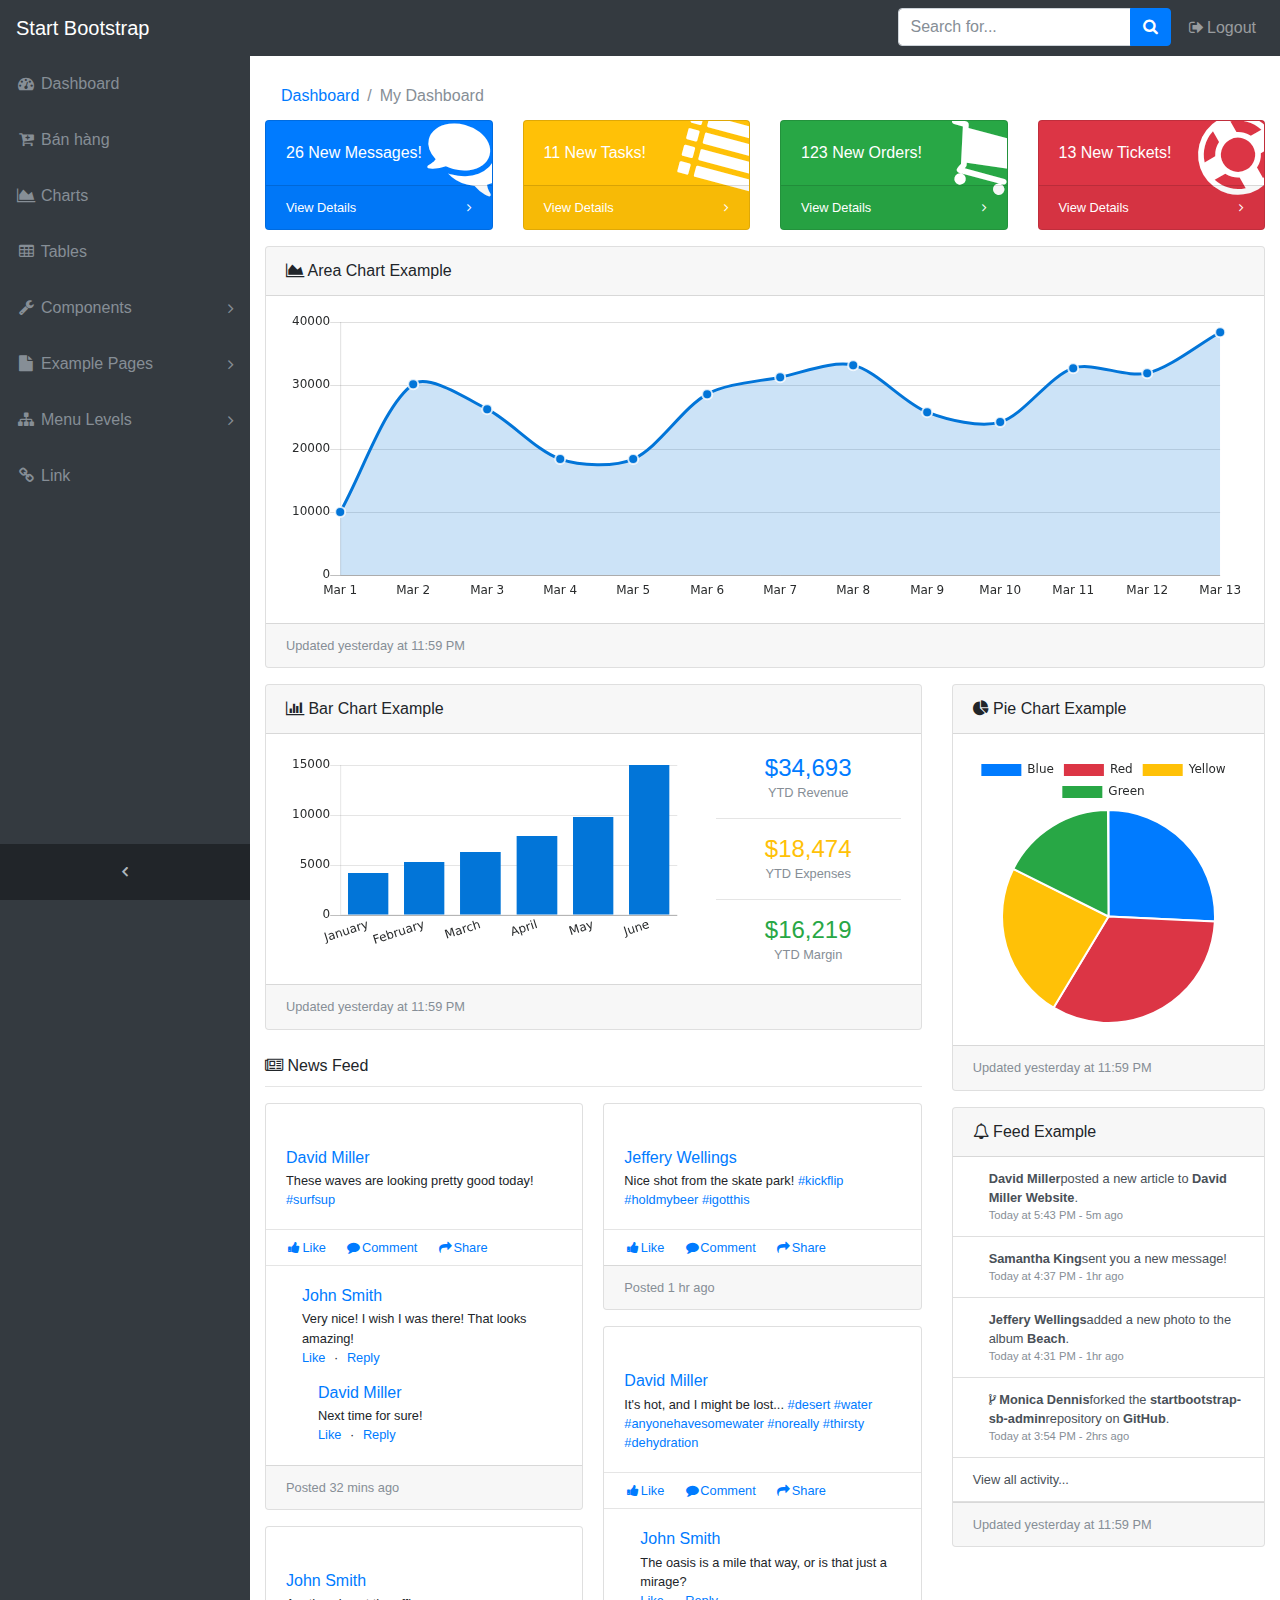
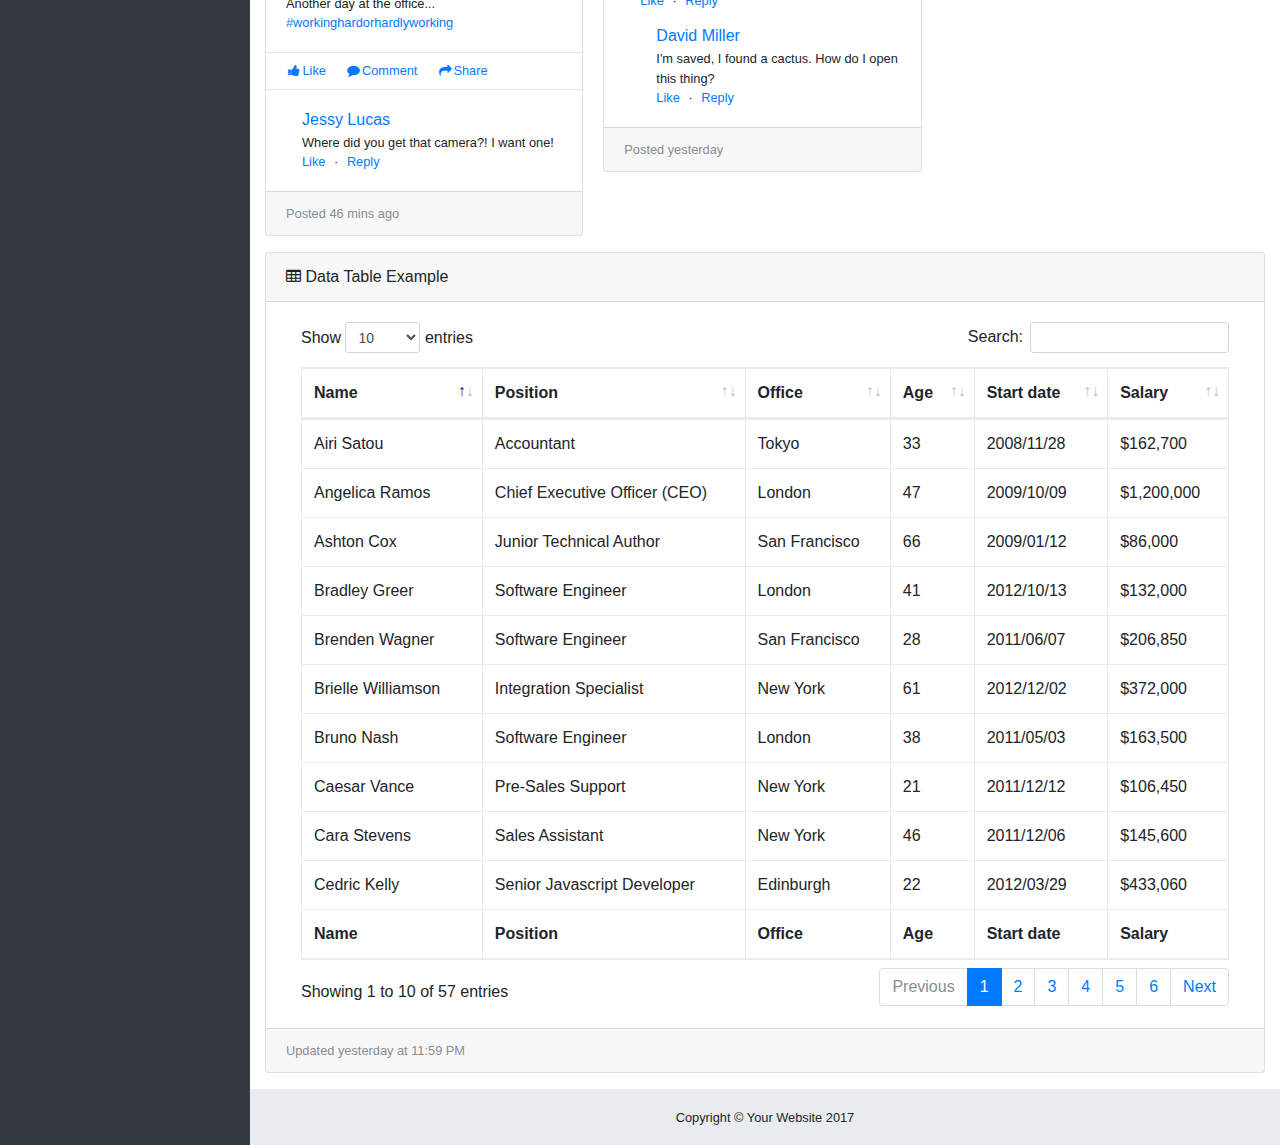
==== index.html @ 1920dd94 "Updated" ====
<!DOCTYPE html>
<html lang="en">

<head>
  <meta charset="utf-8">
  <meta http-equiv="X-UA-Compatible" content="IE=edge">
  <meta name="viewport" content="width=device-width, initial-scale=1, shrink-to-fit=no">
  <meta name="description" content="">
  <meta name="author" content="">
  <title>SB Admin - Start Bootstrap Template</title>
  <!-- Bootstrap core CSS-->
  <link href="vendor/bootstrap/css/bootstrap.min.css" rel="stylesheet">
  <!-- Custom fonts for this template-->
  <link href="vendor/font-awesome/css/font-awesome.min.css" rel="stylesheet" type="text/css">
  <!-- Page level plugin CSS-->
  <link href="vendor/datatables/dataTables.bootstrap4.css" rel="stylesheet">
  <!-- Custom styles for this template-->
  <link href="css/sb-admin.css" rel="stylesheet">
</head>

<body class="fixed-nav sticky-footer bg-dark" id="page-top">
  <!-- Navigation-->
  <nav class="navbar navbar-expand-lg navbar-dark bg-dark fixed-top" id="mainNav">
    <a class="navbar-brand" href="index.html">Start Bootstrap</a>
    <button class="navbar-toggler navbar-toggler-right" type="button" data-toggle="collapse" data-target="#navbarResponsive" aria-controls="navbarResponsive" aria-expanded="false" aria-label="Toggle navigation">
      <span class="navbar-toggler-icon"></span>
    </button>
    <div class="collapse navbar-collapse" id="navbarResponsive">
      <ul class="navbar-nav navbar-sidenav" id="exampleAccordion">
        <li class="nav-item" data-toggle="tooltip" data-placement="right" title="Dashboard">
          <a class="nav-link" href="index.html">
            <i class="fa fa-fw fa-dashboard"></i>
            <span class="nav-link-text">Dashboard</span>
          </a>
        </li>
        <li class="nav-item" data-toggle="tooltip" data-placement="right" title="cart">
          <a class="nav-link" href="milk_cart.html">
            <i class="fa fa-fw fa-cart-plus"></i>
            <span class="nav-link-text">Bán hàng</span>
          </a>
        </li>
        <li class="nav-item" data-toggle="tooltip" data-placement="right" title="Charts">
          <a class="nav-link" href="charts.html">
            <i class="fa fa-fw fa-area-chart"></i>
            <span class="nav-link-text">Charts</span>
          </a>
        </li>
        <li class="nav-item" data-toggle="tooltip" data-placement="right" title="Tables">
          <a class="nav-link" href="tables.html">
            <i class="fa fa-fw fa-table"></i>
            <span class="nav-link-text">Tables</span>
          </a>
        </li>
        <li class="nav-item" data-toggle="tooltip" data-placement="right" title="Components">
          <a class="nav-link nav-link-collapse collapsed" data-toggle="collapse" href="#collapseComponents" data-parent="#exampleAccordion">
            <i class="fa fa-fw fa-wrench"></i>
            <span class="nav-link-text">Components</span>
          </a>
          <ul class="sidenav-second-level collapse" id="collapseComponents">
            <li>
              <a href="navbar.html">Navbar</a>
            </li>
            <li>
              <a href="cards.html">Cards</a>
            </li>
          </ul>
        </li>
        <li class="nav-item" data-toggle="tooltip" data-placement="right" title="Example Pages">
          <a class="nav-link nav-link-collapse collapsed" data-toggle="collapse" href="#collapseExamplePages" data-parent="#exampleAccordion">
            <i class="fa fa-fw fa-file"></i>
            <span class="nav-link-text">Example Pages</span>
          </a>
          <ul class="sidenav-second-level collapse" id="collapseExamplePages">
            <li>
              <a href="login.html">Login Page</a>
            </li>
            <li>
              <a href="register.html">Registration Page</a>
            </li>
            <li>
              <a href="forgot-password.html">Forgot Password Page</a>
            </li>
            <li>
              <a href="blank.html">Blank Page</a>
            </li>
          </ul>
        </li>
        <li class="nav-item" data-toggle="tooltip" data-placement="right" title="Menu Levels">
          <a class="nav-link nav-link-collapse collapsed" data-toggle="collapse" href="#collapseMulti" data-parent="#exampleAccordion">
            <i class="fa fa-fw fa-sitemap"></i>
            <span class="nav-link-text">Menu Levels</span>
          </a>
          <ul class="sidenav-second-level collapse" id="collapseMulti">
            <li>
              <a href="#">Second Level Item</a>
            </li>
            <li>
              <a href="#">Second Level Item</a>
            </li>
            <li>
              <a href="#">Second Level Item</a>
            </li>
            <li>
              <a class="nav-link-collapse collapsed" data-toggle="collapse" href="#collapseMulti2">Third Level</a>
              <ul class="sidenav-third-level collapse" id="collapseMulti2">
                <li>
                  <a href="#">Third Level Item</a>
                </li>
                <li>
                  <a href="#">Third Level Item</a>
                </li>
                <li>
                  <a href="#">Third Level Item</a>
                </li>
              </ul>
            </li>
          </ul>
        </li>
        <li class="nav-item" data-toggle="tooltip" data-placement="right" title="Link">
          <a class="nav-link" href="#">
            <i class="fa fa-fw fa-link"></i>
            <span class="nav-link-text">Link</span>
          </a>
        </li>
      </ul>
      <ul class="navbar-nav sidenav-toggler">
        <li class="nav-item">
          <a class="nav-link text-center" id="sidenavToggler">
            <i class="fa fa-fw fa-angle-left"></i>
          </a>
        </li>
      </ul>
      <ul class="navbar-nav ml-auto">
        <li class="nav-item">
          <form class="form-inline my-2 my-lg-0 mr-lg-2">
            <div class="input-group">
              <input class="form-control" type="text" placeholder="Search for...">
              <span class="input-group-btn">
                <button class="btn btn-primary" type="button">
                  <i class="fa fa-search"></i>
                </button>
              </span>
            </div>
          </form>
        </li>
        <li class="nav-item">
          <a class="nav-link" data-toggle="modal" data-target="#exampleModal">
            <i class="fa fa-fw fa-sign-out"></i>Logout</a>
        </li>
      </ul>
    </div>
  </nav>
  <div class="content-wrapper">
    <div class="container-fluid">
      <!-- Breadcrumbs-->
      <ol class="breadcrumb">
        <li class="breadcrumb-item">
          <a href="#">Dashboard</a>
        </li>
        <li class="breadcrumb-item active">My Dashboard</li>
      </ol>
      <!-- Icon Cards-->
      <div class="row">
        <div class="col-xl-3 col-sm-6 mb-3">
          <div class="card text-white bg-primary o-hidden h-100">
            <div class="card-body">
              <div class="card-body-icon">
                <i class="fa fa-fw fa-comments"></i>
              </div>
              <div class="mr-5">26 New Messages!</div>
            </div>
            <a class="card-footer text-white clearfix small z-1" href="#">
              <span class="float-left">View Details</span>
              <span class="float-right">
                <i class="fa fa-angle-right"></i>
              </span>
            </a>
          </div>
        </div>
        <div class="col-xl-3 col-sm-6 mb-3">
          <div class="card text-white bg-warning o-hidden h-100">
            <div class="card-body">
              <div class="card-body-icon">
                <i class="fa fa-fw fa-list"></i>
              </div>
              <div class="mr-5">11 New Tasks!</div>
            </div>
            <a class="card-footer text-white clearfix small z-1" href="#">
              <span class="float-left">View Details</span>
              <span class="float-right">
                <i class="fa fa-angle-right"></i>
              </span>
            </a>
          </div>
        </div>
        <div class="col-xl-3 col-sm-6 mb-3">
          <div class="card text-white bg-success o-hidden h-100">
            <div class="card-body">
              <div class="card-body-icon">
                <i class="fa fa-fw fa-shopping-cart"></i>
              </div>
              <div class="mr-5">123 New Orders!</div>
            </div>
            <a class="card-footer text-white clearfix small z-1" href="#">
              <span class="float-left">View Details</span>
              <span class="float-right">
                <i class="fa fa-angle-right"></i>
              </span>
            </a>
          </div>
        </div>
        <div class="col-xl-3 col-sm-6 mb-3">
          <div class="card text-white bg-danger o-hidden h-100">
            <div class="card-body">
              <div class="card-body-icon">
                <i class="fa fa-fw fa-support"></i>
              </div>
              <div class="mr-5">13 New Tickets!</div>
            </div>
            <a class="card-footer text-white clearfix small z-1" href="#">
              <span class="float-left">View Details</span>
              <span class="float-right">
                <i class="fa fa-angle-right"></i>
              </span>
            </a>
          </div>
        </div>
      </div>
      <!-- Area Chart Example-->
      <div class="card mb-3">
        <div class="card-header">
          <i class="fa fa-area-chart"></i> Area Chart Example</div>
        <div class="card-body">
          <canvas id="myAreaChart" width="100%" height="30"></canvas>
        </div>
        <div class="card-footer small text-muted">Updated yesterday at 11:59 PM</div>
      </div>
      <div class="row">
        <div class="col-lg-8">
          <!-- Example Bar Chart Card-->
          <div class="card mb-3">
            <div class="card-header">
              <i class="fa fa-bar-chart"></i> Bar Chart Example</div>
            <div class="card-body">
              <div class="row">
                <div class="col-sm-8 my-auto">
                  <canvas id="myBarChart" width="100" height="50"></canvas>
                </div>
                <div class="col-sm-4 text-center my-auto">
                  <div class="h4 mb-0 text-primary">$34,693</div>
                  <div class="small text-muted">YTD Revenue</div>
                  <hr>
                  <div class="h4 mb-0 text-warning">$18,474</div>
                  <div class="small text-muted">YTD Expenses</div>
                  <hr>
                  <div class="h4 mb-0 text-success">$16,219</div>
                  <div class="small text-muted">YTD Margin</div>
                </div>
              </div>
            </div>
            <div class="card-footer small text-muted">Updated yesterday at 11:59 PM</div>
          </div>
          <!-- Card Columns Example Social Feed-->
          <div class="mb-0 mt-4">
            <i class="fa fa-newspaper-o"></i> News Feed</div>
          <hr class="mt-2">
          <div class="card-columns">
            <!-- Example Social Card-->
            <div class="card mb-3">
              <a href="#">
                <img class="card-img-top img-fluid w-100" src="https://unsplash.it/700/450?image=610" alt="">
              </a>
              <div class="card-body">
                <h6 class="card-title mb-1"><a href="#">David Miller</a></h6>
                <p class="card-text small">These waves are looking pretty good today!
                  <a href="#">#surfsup</a>
                </p>
              </div>
              <hr class="my-0">
              <div class="card-body py-2 small">
                <a class="mr-3 d-inline-block" href="#">
                  <i class="fa fa-fw fa-thumbs-up"></i>Like</a>
                <a class="mr-3 d-inline-block" href="#">
                  <i class="fa fa-fw fa-comment"></i>Comment</a>
                <a class="d-inline-block" href="#">
                  <i class="fa fa-fw fa-share"></i>Share</a>
              </div>
              <hr class="my-0">
              <div class="card-body small bg-faded">
                <div class="media">
                  <img class="d-flex mr-3" src="http://placehold.it/45x45" alt="">
                  <div class="media-body">
                    <h6 class="mt-0 mb-1"><a href="#">John Smith</a></h6>Very nice! I wish I was there! That looks amazing!
                    <ul class="list-inline mb-0">
                      <li class="list-inline-item">
                        <a href="#">Like</a>
                      </li>
                      <li class="list-inline-item">·</li>
                      <li class="list-inline-item">
                        <a href="#">Reply</a>
                      </li>
                    </ul>
                    <div class="media mt-3">
                      <a class="d-flex pr-3" href="#">
                        <img src="http://placehold.it/45x45" alt="">
                      </a>
                      <div class="media-body">
                        <h6 class="mt-0 mb-1"><a href="#">David Miller</a></h6>Next time for sure!
                        <ul class="list-inline mb-0">
                          <li class="list-inline-item">
                            <a href="#">Like</a>
                          </li>
                          <li class="list-inline-item">·</li>
                          <li class="list-inline-item">
                            <a href="#">Reply</a>
                          </li>
                        </ul>
                      </div>
                    </div>
                  </div>
                </div>
              </div>
              <div class="card-footer small text-muted">Posted 32 mins ago</div>
            </div>
            <!-- Example Social Card-->
            <div class="card mb-3">
              <a href="#">
                <img class="card-img-top img-fluid w-100" src="https://unsplash.it/700/450?image=180" alt="">
              </a>
              <div class="card-body">
                <h6 class="card-title mb-1"><a href="#">John Smith</a></h6>
                <p class="card-text small">Another day at the office...
                  <a href="#">#workinghardorhardlyworking</a>
                </p>
              </div>
              <hr class="my-0">
              <div class="card-body py-2 small">
                <a class="mr-3 d-inline-block" href="#">
                  <i class="fa fa-fw fa-thumbs-up"></i>Like</a>
                <a class="mr-3 d-inline-block" href="#">
                  <i class="fa fa-fw fa-comment"></i>Comment</a>
                <a class="d-inline-block" href="#">
                  <i class="fa fa-fw fa-share"></i>Share</a>
              </div>
              <hr class="my-0">
              <div class="card-body small bg-faded">
                <div class="media">
                  <img class="d-flex mr-3" src="http://placehold.it/45x45" alt="">
                  <div class="media-body">
                    <h6 class="mt-0 mb-1"><a href="#">Jessy Lucas</a></h6>Where did you get that camera?! I want one!
                    <ul class="list-inline mb-0">
                      <li class="list-inline-item">
                        <a href="#">Like</a>
                      </li>
                      <li class="list-inline-item">·</li>
                      <li class="list-inline-item">
                        <a href="#">Reply</a>
                      </li>
                    </ul>
                  </div>
                </div>
              </div>
              <div class="card-footer small text-muted">Posted 46 mins ago</div>
            </div>
            <!-- Example Social Card-->
            <div class="card mb-3">
              <a href="#">
                <img class="card-img-top img-fluid w-100" src="https://unsplash.it/700/450?image=281" alt="">
              </a>
              <div class="card-body">
                <h6 class="card-title mb-1"><a href="#">Jeffery Wellings</a></h6>
                <p class="card-text small">Nice shot from the skate park!
                  <a href="#">#kickflip</a>
                  <a href="#">#holdmybeer</a>
                  <a href="#">#igotthis</a>
                </p>
              </div>
              <hr class="my-0">
              <div class="card-body py-2 small">
                <a class="mr-3 d-inline-block" href="#">
                  <i class="fa fa-fw fa-thumbs-up"></i>Like</a>
                <a class="mr-3 d-inline-block" href="#">
                  <i class="fa fa-fw fa-comment"></i>Comment</a>
                <a class="d-inline-block" href="#">
                  <i class="fa fa-fw fa-share"></i>Share</a>
              </div>
              <div class="card-footer small text-muted">Posted 1 hr ago</div>
            </div>
            <!-- Example Social Card-->
            <div class="card mb-3">
              <a href="#">
                <img class="card-img-top img-fluid w-100" src="https://unsplash.it/700/450?image=185" alt="">
              </a>
              <div class="card-body">
                <h6 class="card-title mb-1"><a href="#">David Miller</a></h6>
                <p class="card-text small">It's hot, and I might be lost...
                  <a href="#">#desert</a>
                  <a href="#">#water</a>
                  <a href="#">#anyonehavesomewater</a>
                  <a href="#">#noreally</a>
                  <a href="#">#thirsty</a>
                  <a href="#">#dehydration</a>
                </p>
              </div>
              <hr class="my-0">
              <div class="card-body py-2 small">
                <a class="mr-3 d-inline-block" href="#">
                  <i class="fa fa-fw fa-thumbs-up"></i>Like</a>
                <a class="mr-3 d-inline-block" href="#">
                  <i class="fa fa-fw fa-comment"></i>Comment</a>
                <a class="d-inline-block" href="#">
                  <i class="fa fa-fw fa-share"></i>Share</a>
              </div>
              <hr class="my-0">
              <div class="card-body small bg-faded">
                <div class="media">
                  <img class="d-flex mr-3" src="http://placehold.it/45x45" alt="">
                  <div class="media-body">
                    <h6 class="mt-0 mb-1"><a href="#">John Smith</a></h6>The oasis is a mile that way, or is that just a mirage?
                    <ul class="list-inline mb-0">
                      <li class="list-inline-item">
                        <a href="#">Like</a>
                      </li>
                      <li class="list-inline-item">·</li>
                      <li class="list-inline-item">
                        <a href="#">Reply</a>
                      </li>
                    </ul>
                    <div class="media mt-3">
                      <a class="d-flex pr-3" href="#">
                        <img src="http://placehold.it/45x45" alt="">
                      </a>
                      <div class="media-body">
                        <h6 class="mt-0 mb-1"><a href="#">David Miller</a></h6>
                        <img class="img-fluid w-100 mb-1" src="https://unsplash.it/700/450?image=789" alt="">I'm saved, I found a cactus. How do I open this thing?
                        <ul class="list-inline mb-0">
                          <li class="list-inline-item">
                            <a href="#">Like</a>
                          </li>
                          <li class="list-inline-item">·</li>
                          <li class="list-inline-item">
                            <a href="#">Reply</a>
                          </li>
                        </ul>
                      </div>
                    </div>
                  </div>
                </div>
              </div>
              <div class="card-footer small text-muted">Posted yesterday</div>
            </div>
          </div>
          <!-- /Card Columns-->
        </div>
        <div class="col-lg-4">
          <!-- Example Pie Chart Card-->
          <div class="card mb-3">
            <div class="card-header">
              <i class="fa fa-pie-chart"></i> Pie Chart Example</div>
            <div class="card-body">
              <canvas id="myPieChart" width="100%" height="100"></canvas>
            </div>
            <div class="card-footer small text-muted">Updated yesterday at 11:59 PM</div>
          </div>
          <!-- Example Notifications Card-->
          <div class="card mb-3">
            <div class="card-header">
              <i class="fa fa-bell-o"></i> Feed Example</div>
            <div class="list-group list-group-flush small">
              <a class="list-group-item list-group-item-action" href="#">
                <div class="media">
                  <img class="d-flex mr-3 rounded-circle" src="http://placehold.it/45x45" alt="">
                  <div class="media-body">
                    <strong>David Miller</strong>posted a new article to
                    <strong>David Miller Website</strong>.
                    <div class="text-muted smaller">Today at 5:43 PM - 5m ago</div>
                  </div>
                </div>
              </a>
              <a class="list-group-item list-group-item-action" href="#">
                <div class="media">
                  <img class="d-flex mr-3 rounded-circle" src="http://placehold.it/45x45" alt="">
                  <div class="media-body">
                    <strong>Samantha King</strong>sent you a new message!
                    <div class="text-muted smaller">Today at 4:37 PM - 1hr ago</div>
                  </div>
                </div>
              </a>
              <a class="list-group-item list-group-item-action" href="#">
                <div class="media">
                  <img class="d-flex mr-3 rounded-circle" src="http://placehold.it/45x45" alt="">
                  <div class="media-body">
                    <strong>Jeffery Wellings</strong>added a new photo to the album
                    <strong>Beach</strong>.
                    <div class="text-muted smaller">Today at 4:31 PM - 1hr ago</div>
                  </div>
                </div>
              </a>
              <a class="list-group-item list-group-item-action" href="#">
                <div class="media">
                  <img class="d-flex mr-3 rounded-circle" src="http://placehold.it/45x45" alt="">
                  <div class="media-body">
                    <i class="fa fa-code-fork"></i>
                    <strong>Monica Dennis</strong>forked the
                    <strong>startbootstrap-sb-admin</strong>repository on
                    <strong>GitHub</strong>.
                    <div class="text-muted smaller">Today at 3:54 PM - 2hrs ago</div>
                  </div>
                </div>
              </a>
              <a class="list-group-item list-group-item-action" href="#">View all activity...</a>
            </div>
            <div class="card-footer small text-muted">Updated yesterday at 11:59 PM</div>
          </div>
        </div>
      </div>
      <!-- Example DataTables Card-->
      <div class="card mb-3">
        <div class="card-header">
          <i class="fa fa-table"></i> Data Table Example</div>
        <div class="card-body">
          <div class="table-responsive">
            <table class="table table-bordered" id="dataTable" width="100%" cellspacing="0">
              <thead>
                <tr>
                  <th>Name</th>
                  <th>Position</th>
                  <th>Office</th>
                  <th>Age</th>
                  <th>Start date</th>
                  <th>Salary</th>
                </tr>
              </thead>
              <tfoot>
                <tr>
                  <th>Name</th>
                  <th>Position</th>
                  <th>Office</th>
                  <th>Age</th>
                  <th>Start date</th>
                  <th>Salary</th>
                </tr>
              </tfoot>
              <tbody>
                <tr>
                  <td>Tiger Nixon</td>
                  <td>System Architect</td>
                  <td>Edinburgh</td>
                  <td>61</td>
                  <td>2011/04/25</td>
                  <td>$320,800</td>
                </tr>
                <tr>
                  <td>Garrett Winters</td>
                  <td>Accountant</td>
                  <td>Tokyo</td>
                  <td>63</td>
                  <td>2011/07/25</td>
                  <td>$170,750</td>
                </tr>
                <tr>
                  <td>Ashton Cox</td>
                  <td>Junior Technical Author</td>
                  <td>San Francisco</td>
                  <td>66</td>
                  <td>2009/01/12</td>
                  <td>$86,000</td>
                </tr>
                <tr>
                  <td>Cedric Kelly</td>
                  <td>Senior Javascript Developer</td>
                  <td>Edinburgh</td>
                  <td>22</td>
                  <td>2012/03/29</td>
                  <td>$433,060</td>
                </tr>
                <tr>
                  <td>Airi Satou</td>
                  <td>Accountant</td>
                  <td>Tokyo</td>
                  <td>33</td>
                  <td>2008/11/28</td>
                  <td>$162,700</td>
                </tr>
                <tr>
                  <td>Brielle Williamson</td>
                  <td>Integration Specialist</td>
                  <td>New York</td>
                  <td>61</td>
                  <td>2012/12/02</td>
                  <td>$372,000</td>
                </tr>
                <tr>
                  <td>Herrod Chandler</td>
                  <td>Sales Assistant</td>
                  <td>San Francisco</td>
                  <td>59</td>
                  <td>2012/08/06</td>
                  <td>$137,500</td>
                </tr>
                <tr>
                  <td>Rhona Davidson</td>
                  <td>Integration Specialist</td>
                  <td>Tokyo</td>
                  <td>55</td>
                  <td>2010/10/14</td>
                  <td>$327,900</td>
                </tr>
                <tr>
                  <td>Colleen Hurst</td>
                  <td>Javascript Developer</td>
                  <td>San Francisco</td>
                  <td>39</td>
                  <td>2009/09/15</td>
                  <td>$205,500</td>
                </tr>
                <tr>
                  <td>Sonya Frost</td>
                  <td>Software Engineer</td>
                  <td>Edinburgh</td>
                  <td>23</td>
                  <td>2008/12/13</td>
                  <td>$103,600</td>
                </tr>
                <tr>
                  <td>Jena Gaines</td>
                  <td>Office Manager</td>
                  <td>London</td>
                  <td>30</td>
                  <td>2008/12/19</td>
                  <td>$90,560</td>
                </tr>
                <tr>
                  <td>Quinn Flynn</td>
                  <td>Support Lead</td>
                  <td>Edinburgh</td>
                  <td>22</td>
                  <td>2013/03/03</td>
                  <td>$342,000</td>
                </tr>
                <tr>
                  <td>Charde Marshall</td>
                  <td>Regional Director</td>
                  <td>San Francisco</td>
                  <td>36</td>
                  <td>2008/10/16</td>
                  <td>$470,600</td>
                </tr>
                <tr>
                  <td>Haley Kennedy</td>
                  <td>Senior Marketing Designer</td>
                  <td>London</td>
                  <td>43</td>
                  <td>2012/12/18</td>
                  <td>$313,500</td>
                </tr>
                <tr>
                  <td>Tatyana Fitzpatrick</td>
                  <td>Regional Director</td>
                  <td>London</td>
                  <td>19</td>
                  <td>2010/03/17</td>
                  <td>$385,750</td>
                </tr>
                <tr>
                  <td>Michael Silva</td>
                  <td>Marketing Designer</td>
                  <td>London</td>
                  <td>66</td>
                  <td>2012/11/27</td>
                  <td>$198,500</td>
                </tr>
                <tr>
                  <td>Paul Byrd</td>
                  <td>Chief Financial Officer (CFO)</td>
                  <td>New York</td>
                  <td>64</td>
                  <td>2010/06/09</td>
                  <td>$725,000</td>
                </tr>
                <tr>
                  <td>Gloria Little</td>
                  <td>Systems Administrator</td>
                  <td>New York</td>
                  <td>59</td>
                  <td>2009/04/10</td>
                  <td>$237,500</td>
                </tr>
                <tr>
                  <td>Bradley Greer</td>
                  <td>Software Engineer</td>
                  <td>London</td>
                  <td>41</td>
                  <td>2012/10/13</td>
                  <td>$132,000</td>
                </tr>
                <tr>
                  <td>Dai Rios</td>
                  <td>Personnel Lead</td>
                  <td>Edinburgh</td>
                  <td>35</td>
                  <td>2012/09/26</td>
                  <td>$217,500</td>
                </tr>
                <tr>
                  <td>Jenette Caldwell</td>
                  <td>Development Lead</td>
                  <td>New York</td>
                  <td>30</td>
                  <td>2011/09/03</td>
                  <td>$345,000</td>
                </tr>
                <tr>
                  <td>Yuri Berry</td>
                  <td>Chief Marketing Officer (CMO)</td>
                  <td>New York</td>
                  <td>40</td>
                  <td>2009/06/25</td>
                  <td>$675,000</td>
                </tr>
                <tr>
                  <td>Caesar Vance</td>
                  <td>Pre-Sales Support</td>
                  <td>New York</td>
                  <td>21</td>
                  <td>2011/12/12</td>
                  <td>$106,450</td>
                </tr>
                <tr>
                  <td>Doris Wilder</td>
                  <td>Sales Assistant</td>
                  <td>Sidney</td>
                  <td>23</td>
                  <td>2010/09/20</td>
                  <td>$85,600</td>
                </tr>
                <tr>
                  <td>Angelica Ramos</td>
                  <td>Chief Executive Officer (CEO)</td>
                  <td>London</td>
                  <td>47</td>
                  <td>2009/10/09</td>
                  <td>$1,200,000</td>
                </tr>
                <tr>
                  <td>Gavin Joyce</td>
                  <td>Developer</td>
                  <td>Edinburgh</td>
                  <td>42</td>
                  <td>2010/12/22</td>
                  <td>$92,575</td>
                </tr>
                <tr>
                  <td>Jennifer Chang</td>
                  <td>Regional Director</td>
                  <td>Singapore</td>
                  <td>28</td>
                  <td>2010/11/14</td>
                  <td>$357,650</td>
                </tr>
                <tr>
                  <td>Brenden Wagner</td>
                  <td>Software Engineer</td>
                  <td>San Francisco</td>
                  <td>28</td>
                  <td>2011/06/07</td>
                  <td>$206,850</td>
                </tr>
                <tr>
                  <td>Fiona Green</td>
                  <td>Chief Operating Officer (COO)</td>
                  <td>San Francisco</td>
                  <td>48</td>
                  <td>2010/03/11</td>
                  <td>$850,000</td>
                </tr>
                <tr>
                  <td>Shou Itou</td>
                  <td>Regional Marketing</td>
                  <td>Tokyo</td>
                  <td>20</td>
                  <td>2011/08/14</td>
                  <td>$163,000</td>
                </tr>
                <tr>
                  <td>Michelle House</td>
                  <td>Integration Specialist</td>
                  <td>Sidney</td>
                  <td>37</td>
                  <td>2011/06/02</td>
                  <td>$95,400</td>
                </tr>
                <tr>
                  <td>Suki Burks</td>
                  <td>Developer</td>
                  <td>London</td>
                  <td>53</td>
                  <td>2009/10/22</td>
                  <td>$114,500</td>
                </tr>
                <tr>
                  <td>Prescott Bartlett</td>
                  <td>Technical Author</td>
                  <td>London</td>
                  <td>27</td>
                  <td>2011/05/07</td>
                  <td>$145,000</td>
                </tr>
                <tr>
                  <td>Gavin Cortez</td>
                  <td>Team Leader</td>
                  <td>San Francisco</td>
                  <td>22</td>
                  <td>2008/10/26</td>
                  <td>$235,500</td>
                </tr>
                <tr>
                  <td>Martena Mccray</td>
                  <td>Post-Sales support</td>
                  <td>Edinburgh</td>
                  <td>46</td>
                  <td>2011/03/09</td>
                  <td>$324,050</td>
                </tr>
                <tr>
                  <td>Unity Butler</td>
                  <td>Marketing Designer</td>
                  <td>San Francisco</td>
                  <td>47</td>
                  <td>2009/12/09</td>
                  <td>$85,675</td>
                </tr>
                <tr>
                  <td>Howard Hatfield</td>
                  <td>Office Manager</td>
                  <td>San Francisco</td>
                  <td>51</td>
                  <td>2008/12/16</td>
                  <td>$164,500</td>
                </tr>
                <tr>
                  <td>Hope Fuentes</td>
                  <td>Secretary</td>
                  <td>San Francisco</td>
                  <td>41</td>
                  <td>2010/02/12</td>
                  <td>$109,850</td>
                </tr>
                <tr>
                  <td>Vivian Harrell</td>
                  <td>Financial Controller</td>
                  <td>San Francisco</td>
                  <td>62</td>
                  <td>2009/02/14</td>
                  <td>$452,500</td>
                </tr>
                <tr>
                  <td>Timothy Mooney</td>
                  <td>Office Manager</td>
                  <td>London</td>
                  <td>37</td>
                  <td>2008/12/11</td>
                  <td>$136,200</td>
                </tr>
                <tr>
                  <td>Jackson Bradshaw</td>
                  <td>Director</td>
                  <td>New York</td>
                  <td>65</td>
                  <td>2008/09/26</td>
                  <td>$645,750</td>
                </tr>
                <tr>
                  <td>Olivia Liang</td>
                  <td>Support Engineer</td>
                  <td>Singapore</td>
                  <td>64</td>
                  <td>2011/02/03</td>
                  <td>$234,500</td>
                </tr>
                <tr>
                  <td>Bruno Nash</td>
                  <td>Software Engineer</td>
                  <td>London</td>
                  <td>38</td>
                  <td>2011/05/03</td>
                  <td>$163,500</td>
                </tr>
                <tr>
                  <td>Sakura Yamamoto</td>
                  <td>Support Engineer</td>
                  <td>Tokyo</td>
                  <td>37</td>
                  <td>2009/08/19</td>
                  <td>$139,575</td>
                </tr>
                <tr>
                  <td>Thor Walton</td>
                  <td>Developer</td>
                  <td>New York</td>
                  <td>61</td>
                  <td>2013/08/11</td>
                  <td>$98,540</td>
                </tr>
                <tr>
                  <td>Finn Camacho</td>
                  <td>Support Engineer</td>
                  <td>San Francisco</td>
                  <td>47</td>
                  <td>2009/07/07</td>
                  <td>$87,500</td>
                </tr>
                <tr>
                  <td>Serge Baldwin</td>
                  <td>Data Coordinator</td>
                  <td>Singapore</td>
                  <td>64</td>
                  <td>2012/04/09</td>
                  <td>$138,575</td>
                </tr>
                <tr>
                  <td>Zenaida Frank</td>
                  <td>Software Engineer</td>
                  <td>New York</td>
                  <td>63</td>
                  <td>2010/01/04</td>
                  <td>$125,250</td>
                </tr>
                <tr>
                  <td>Zorita Serrano</td>
                  <td>Software Engineer</td>
                  <td>San Francisco</td>
                  <td>56</td>
                  <td>2012/06/01</td>
                  <td>$115,000</td>
                </tr>
                <tr>
                  <td>Jennifer Acosta</td>
                  <td>Junior Javascript Developer</td>
                  <td>Edinburgh</td>
                  <td>43</td>
                  <td>2013/02/01</td>
                  <td>$75,650</td>
                </tr>
                <tr>
                  <td>Cara Stevens</td>
                  <td>Sales Assistant</td>
                  <td>New York</td>
                  <td>46</td>
                  <td>2011/12/06</td>
                  <td>$145,600</td>
                </tr>
                <tr>
                  <td>Hermione Butler</td>
                  <td>Regional Director</td>
                  <td>London</td>
                  <td>47</td>
                  <td>2011/03/21</td>
                  <td>$356,250</td>
                </tr>
                <tr>
                  <td>Lael Greer</td>
                  <td>Systems Administrator</td>
                  <td>London</td>
                  <td>21</td>
                  <td>2009/02/27</td>
                  <td>$103,500</td>
                </tr>
                <tr>
                  <td>Jonas Alexander</td>
                  <td>Developer</td>
                  <td>San Francisco</td>
                  <td>30</td>
                  <td>2010/07/14</td>
                  <td>$86,500</td>
                </tr>
                <tr>
                  <td>Shad Decker</td>
                  <td>Regional Director</td>
                  <td>Edinburgh</td>
                  <td>51</td>
                  <td>2008/11/13</td>
                  <td>$183,000</td>
                </tr>
                <tr>
                  <td>Michael Bruce</td>
                  <td>Javascript Developer</td>
                  <td>Singapore</td>
                  <td>29</td>
                  <td>2011/06/27</td>
                  <td>$183,000</td>
                </tr>
                <tr>
                  <td>Donna Snider</td>
                  <td>Customer Support</td>
                  <td>New York</td>
                  <td>27</td>
                  <td>2011/01/25</td>
                  <td>$112,000</td>
                </tr>
              </tbody>
            </table>
          </div>
        </div>
        <div class="card-footer small text-muted">Updated yesterday at 11:59 PM</div>
      </div>
    </div>
    <!-- /.container-fluid-->
    <!-- /.content-wrapper-->
    <footer class="sticky-footer">
      <div class="container">
        <div class="text-center">
          <small>Copyright © Your Website 2017</small>
        </div>
      </div>
    </footer>
    <!-- Scroll to Top Button-->
    <a class="scroll-to-top rounded" href="#page-top">
      <i class="fa fa-angle-up"></i>
    </a>
    <!-- Logout Modal-->
    <div class="modal fade" id="exampleModal" tabindex="-1" role="dialog" aria-labelledby="exampleModalLabel" aria-hidden="true">
      <div class="modal-dialog" role="document">
        <div class="modal-content">
          <div class="modal-header">
            <h5 class="modal-title" id="exampleModalLabel">Ready to Leave?</h5>
            <button class="close" type="button" data-dismiss="modal" aria-label="Close">
              <span aria-hidden="true">×</span>
            </button>
          </div>
          <div class="modal-body">Select "Logout" below if you are ready to end your current session.</div>
          <div class="modal-footer">
            <button class="btn btn-secondary" type="button" data-dismiss="modal">Cancel</button>
            <a class="btn btn-primary" href="login.html">Logout</a>
          </div>
        </div>
      </div>
    </div>
    <!-- Bootstrap core JavaScript-->
    <script src="vendor/jquery/jquery.min.js"></script>
    <script src="vendor/bootstrap/js/bootstrap.bundle.min.js"></script>
    <!-- Core plugin JavaScript-->
    <script src="vendor/jquery-easing/jquery.easing.min.js"></script>
    <!-- Page level plugin JavaScript-->
    <script src="vendor/chart.js/Chart.min.js"></script>
    <script src="vendor/datatables/jquery.dataTables.js"></script>
    <script src="vendor/datatables/dataTables.bootstrap4.js"></script>
    <!-- Custom scripts for all pages-->
    <script src="js/sb-admin.min.js"></script>
    <!-- Custom scripts for this page-->
    <script src="js/sb-admin-datatables.min.js"></script>
    <script src="js/sb-admin-charts.min.js"></script>
  </div>
</body>

</html>
---- css/sb-admin.css ----
/*!
 * Start Bootstrap - SB Admin v4.0.0-beta.2 (https://startbootstrap.com/template-overviews/sb-admin)
 * Copyright 2013-2017 Start Bootstrap
 * Licensed under MIT (https://github.com/BlackrockDigital/startbootstrap-sb-admin/blob/master/LICENSE)
 */
html {
  position: relative;
  min-height: 100%; }

body {
  overflow-x: hidden; }

body.sticky-footer {
  margin-bottom: 56px; }
  body.sticky-footer .content-wrapper {
    min-height: calc(100vh - 56px - 56px); }

body.fixed-nav {
  padding-top: 56px; }

.content-wrapper {
  min-height: calc(100vh - 56px);
  padding-top: 1rem; }

.scroll-to-top {
  position: fixed;
  right: 15px;
  bottom: 3px;
  display: none;
  width: 50px;
  height: 50px;
  text-align: center;
  color: white;
  background: rgba(52, 58, 64, 0.5);
  line-height: 45px; }
  .scroll-to-top:focus, .scroll-to-top:hover {
    color: white; }
  .scroll-to-top:hover {
    background: #343a40; }
  .scroll-to-top i {
    font-weight: 800; }

.smaller {
  font-size: 0.7rem; }

.o-hidden {
  overflow: hidden !important; }

.z-0 {
  z-index: 0; }

.z-1 {
  z-index: 1; }

#mainNav .navbar-collapse {
  overflow: auto;
  max-height: 75vh; }
  #mainNav .navbar-collapse .navbar-nav .nav-item .nav-link {
    cursor: pointer; }
  #mainNav .navbar-collapse .navbar-sidenav .nav-link-collapse:after {
    float: right;
    content: '\f107';
    font-family: 'FontAwesome'; }
  #mainNav .navbar-collapse .navbar-sidenav .nav-link-collapse.collapsed:after {
    content: '\f105'; }
  #mainNav .navbar-collapse .navbar-sidenav .sidenav-second-level,
  #mainNav .navbar-collapse .navbar-sidenav .sidenav-third-level {
    padding-left: 0; }
    #mainNav .navbar-collapse .navbar-sidenav .sidenav-second-level > li > a,
    #mainNav .navbar-collapse .navbar-sidenav .sidenav-third-level > li > a {
      display: block;
      padding: 0.5em 0; }
      #mainNav .navbar-collapse .navbar-sidenav .sidenav-second-level > li > a:focus, #mainNav .navbar-collapse .navbar-sidenav .sidenav-second-level > li > a:hover,
      #mainNav .navbar-collapse .navbar-sidenav .sidenav-third-level > li > a:focus,
      #mainNav .navbar-collapse .navbar-sidenav .sidenav-third-level > li > a:hover {
        text-decoration: none; }
  #mainNav .navbar-collapse .navbar-sidenav .sidenav-second-level > li > a {
    padding-left: 1em; }
  #mainNav .navbar-collapse .navbar-sidenav .sidenav-third-level > li > a {
    padding-left: 2em; }
  #mainNav .navbar-collapse .sidenav-toggler {
    display: none; }
  #mainNav .navbar-collapse .navbar-nav > .nav-item.dropdown > .nav-link {
    position: relative;
    min-width: 45px; }
    #mainNav .navbar-collapse .navbar-nav > .nav-item.dropdown > .nav-link:after {
      float: right;
      width: auto;
      content: '\f105';
      border: none;
      font-family: 'FontAwesome'; }
    #mainNav .navbar-collapse .navbar-nav > .nav-item.dropdown > .nav-link .indicator {
      position: absolute;
      top: 5px;
      left: 21px;
      font-size: 10px; }
  #mainNav .navbar-collapse .navbar-nav > .nav-item.dropdown.show > .nav-link:after {
    content: '\f107'; }
  #mainNav .navbar-collapse .navbar-nav > .nav-item.dropdown .dropdown-menu > .dropdown-item > .dropdown-message {
    overflow: hidden;
    max-width: none;
    text-overflow: ellipsis; }

@media (min-width: 992px) {
  #mainNav .navbar-brand {
    width: 250px; }
  #mainNav .navbar-collapse {
    overflow: visible;
    max-height: none; }
    #mainNav .navbar-collapse .navbar-sidenav {
      position: absolute;
      top: 0;
      left: 0;
      overflow-x: hidden;
      overflow-y: auto;
      -webkit-flex-direction: column;
      -ms-flex-direction: column;
      flex-direction: column;
      margin-top: 56px; }
      #mainNav .navbar-collapse .navbar-sidenav > .nav-item {
        width: 250px;
        padding: 0; }
        #mainNav .navbar-collapse .navbar-sidenav > .nav-item > .nav-link {
          padding: 1em; }
        #mainNav .navbar-collapse .navbar-sidenav > .nav-item .sidenav-second-level,
        #mainNav .navbar-collapse .navbar-sidenav > .nav-item .sidenav-third-level {
          padding-left: 0;
          list-style: none; }
          #mainNav .navbar-collapse .navbar-sidenav > .nav-item .sidenav-second-level > li,
          #mainNav .navbar-collapse .navbar-sidenav > .nav-item .sidenav-third-level > li {
            width: 250px; }
            #mainNav .navbar-collapse .navbar-sidenav > .nav-item .sidenav-second-level > li > a,
            #mainNav .navbar-collapse .navbar-sidenav > .nav-item .sidenav-third-level > li > a {
              padding: 1em; }
        #mainNav .navbar-collapse .navbar-sidenav > .nav-item .sidenav-second-level > li > a {
          padding-left: 2.75em; }
        #mainNav .navbar-collapse .navbar-sidenav > .nav-item .sidenav-third-level > li > a {
          padding-left: 3.75em; }
    #mainNav .navbar-collapse .navbar-nav > .nav-item.dropdown > .nav-link {
      min-width: 0; }
      #mainNav .navbar-collapse .navbar-nav > .nav-item.dropdown > .nav-link:after {
        width: 24px;
        text-align: center; }
    #mainNav .navbar-collapse .navbar-nav > .nav-item.dropdown .dropdown-menu > .dropdown-item > .dropdown-message {
      max-width: 300px; } }

#mainNav.fixed-top .sidenav-toggler {
  display: none; }

@media (min-width: 992px) {
  #mainNav.fixed-top .navbar-sidenav {
    height: calc(100vh - 112px); }
  #mainNav.fixed-top .sidenav-toggler {
    position: absolute;
    top: 0;
    left: 0;
    display: flex;
    overflow-x: hidden;
    overflow-y: auto;
    -webkit-flex-direction: column;
    -ms-flex-direction: column;
    flex-direction: column;
    margin-top: calc(100vh - 56px); }
    #mainNav.fixed-top .sidenav-toggler > .nav-item {
      width: 250px;
      padding: 0; }
      #mainNav.fixed-top .sidenav-toggler > .nav-item > .nav-link {
        padding: 1em; } }

#mainNav.fixed-top.navbar-dark .sidenav-toggler {
  background-color: #212529; }
  #mainNav.fixed-top.navbar-dark .sidenav-toggler a i {
    color: #adb5bd; }

#mainNav.fixed-top.navbar-light .sidenav-toggler {
  background-color: #dee2e6; }
  #mainNav.fixed-top.navbar-light .sidenav-toggler a i {
    color: rgba(0, 0, 0, 0.5); }

body.sidenav-toggled #mainNav.fixed-top .sidenav-toggler {
  overflow-x: hidden;
  width: 55px; }
  body.sidenav-toggled #mainNav.fixed-top .sidenav-toggler .nav-item,
  body.sidenav-toggled #mainNav.fixed-top .sidenav-toggler .nav-link {
    width: 55px !important; }

body.sidenav-toggled #mainNav.fixed-top #sidenavToggler i {
  -webkit-transform: scaleX(-1);
  -moz-transform: scaleX(-1);
  -o-transform: scaleX(-1);
  transform: scaleX(-1);
  filter: FlipH;
  -ms-filter: 'FlipH'; }

#mainNav.static-top .sidenav-toggler {
  display: none; }

@media (min-width: 992px) {
  #mainNav.static-top .sidenav-toggler {
    display: flex; } }

body.sidenav-toggled #mainNav.static-top #sidenavToggler i {
  -webkit-transform: scaleX(-1);
  -moz-transform: scaleX(-1);
  -o-transform: scaleX(-1);
  transform: scaleX(-1);
  filter: FlipH;
  -ms-filter: 'FlipH'; }

.content-wrapper {
  overflow-x: hidden;
  background: white; }
  @media (min-width: 992px) {
    .content-wrapper {
      margin-left: 250px; } }

#sidenavToggler i {
  font-weight: 800; }

.navbar-sidenav-tooltip.show {
  display: none; }

@media (min-width: 992px) {
  body.sidenav-toggled .content-wrapper {
    margin-left: 55px; } }

body.sidenav-toggled .navbar-sidenav {
  overflow-x: hidden;
  width: 55px; }
  body.sidenav-toggled .navbar-sidenav .nav-link-text {
    display: none; }
  body.sidenav-toggled .navbar-sidenav .nav-item,
  body.sidenav-toggled .navbar-sidenav .nav-link {
    width: 55px !important; }
    body.sidenav-toggled .navbar-sidenav .nav-item:after,
    body.sidenav-toggled .navbar-sidenav .nav-link:after {
      display: none; }

body.sidenav-toggled .navbar-sidenav-tooltip.show {
  display: flex; }

#mainNav.navbar-dark .navbar-collapse .navbar-sidenav .nav-link-collapse:after {
  color: #868e96; }

#mainNav.navbar-dark .navbar-collapse .navbar-sidenav > .nav-item > .nav-link {
  color: #868e96; }
  #mainNav.navbar-dark .navbar-collapse .navbar-sidenav > .nav-item > .nav-link:hover {
    color: #adb5bd; }

#mainNav.navbar-dark .navbar-collapse .navbar-sidenav > .nav-item .sidenav-second-level > li > a,
#mainNav.navbar-dark .navbar-collapse .navbar-sidenav > .nav-item .sidenav-third-level > li > a {
  color: #868e96; }
  #mainNav.navbar-dark .navbar-collapse .navbar-sidenav > .nav-item .sidenav-second-level > li > a:focus, #mainNav.navbar-dark .navbar-collapse .navbar-sidenav > .nav-item .sidenav-second-level > li > a:hover,
  #mainNav.navbar-dark .navbar-collapse .navbar-sidenav > .nav-item .sidenav-third-level > li > a:focus,
  #mainNav.navbar-dark .navbar-collapse .navbar-sidenav > .nav-item .sidenav-third-level > li > a:hover {
    color: #adb5bd; }

#mainNav.navbar-dark .navbar-collapse .navbar-nav > .nav-item.dropdown > .nav-link:after {
  color: #adb5bd; }

@media (min-width: 992px) {
  #mainNav.navbar-dark .navbar-collapse .navbar-sidenav {
    background: #343a40; }
    #mainNav.navbar-dark .navbar-collapse .navbar-sidenav li.active a {
      color: white !important;
      background-color: #495057; }
      #mainNav.navbar-dark .navbar-collapse .navbar-sidenav li.active a:focus, #mainNav.navbar-dark .navbar-collapse .navbar-sidenav li.active a:hover {
        color: white; }
    #mainNav.navbar-dark .navbar-collapse .navbar-sidenav > .nav-item .sidenav-second-level,
    #mainNav.navbar-dark .navbar-collapse .navbar-sidenav > .nav-item .sidenav-third-level {
      background: #343a40; } }

#mainNav.navbar-light .navbar-collapse .navbar-sidenav .nav-link-collapse:after {
  color: rgba(0, 0, 0, 0.5); }

#mainNav.navbar-light .navbar-collapse .navbar-sidenav > .nav-item > .nav-link {
  color: rgba(0, 0, 0, 0.5); }
  #mainNav.navbar-light .navbar-collapse .navbar-sidenav > .nav-item > .nav-link:hover {
    color: rgba(0, 0, 0, 0.7); }

#mainNav.navbar-light .navbar-collapse .navbar-sidenav > .nav-item .sidenav-second-level > li > a,
#mainNav.navbar-light .navbar-collapse .navbar-sidenav > .nav-item .sidenav-third-level > li > a {
  color: rgba(0, 0, 0, 0.5); }
  #mainNav.navbar-light .navbar-collapse .navbar-sidenav > .nav-item .sidenav-second-level > li > a:focus, #mainNav.navbar-light .navbar-collapse .navbar-sidenav > .nav-item .sidenav-second-level > li > a:hover,
  #mainNav.navbar-light .navbar-collapse .navbar-sidenav > .nav-item .sidenav-third-level > li > a:focus,
  #mainNav.navbar-light .navbar-collapse .navbar-sidenav > .nav-item .sidenav-third-level > li > a:hover {
    color: rgba(0, 0, 0, 0.7); }

#mainNav.navbar-light .navbar-collapse .navbar-nav > .nav-item.dropdown > .nav-link:after {
  color: rgba(0, 0, 0, 0.5); }

@media (min-width: 992px) {
  #mainNav.navbar-light .navbar-collapse .navbar-sidenav {
    background: #f8f9fa; }
    #mainNav.navbar-light .navbar-collapse .navbar-sidenav li.active a {
      color: #000 !important;
      background-color: #e9ecef; }
      #mainNav.navbar-light .navbar-collapse .navbar-sidenav li.active a:focus, #mainNav.navbar-light .navbar-collapse .navbar-sidenav li.active a:hover {
        color: #000; }
    #mainNav.navbar-light .navbar-collapse .navbar-sidenav > .nav-item .sidenav-second-level,
    #mainNav.navbar-light .navbar-collapse .navbar-sidenav > .nav-item .sidenav-third-level {
      background: #f8f9fa; } }

.card-body-icon {
  position: absolute;
  z-index: 0;
  top: -25px;
  right: -25px;
  font-size: 5rem;
  -webkit-transform: rotate(15deg);
  -ms-transform: rotate(15deg);
  transform: rotate(15deg); }

@media (min-width: 576px) {
  .card-columns {
    column-count: 1; } }

@media (min-width: 768px) {
  .card-columns {
    column-count: 2; } }

@media (min-width: 1200px) {
  .card-columns {
    column-count: 2; } }

.card-login {
  max-width: 25rem; }

.card-register {
  max-width: 40rem; }

footer.sticky-footer {
  position: absolute;
  right: 0;
  bottom: 0;
  width: 100%;
  height: 56px;
  background-color: #e9ecef;
  line-height: 55px; }
  @media (min-width: 992px) {
    footer.sticky-footer {
      width: calc(100% - 250px); } }

@media (min-width: 992px) {
  body.sidenav-toggled footer.sticky-footer {
    width: calc(100% - 55px); } }

/* Custom CSS */
.custom-search {
  background-color: #e9ecef;
  margin: 5px -15px;
}

.custom-form-search {
  margin: auto 0px;
}

.breadcrumb {
  background-color: transparent;
  margin-bottom: 0px;
}
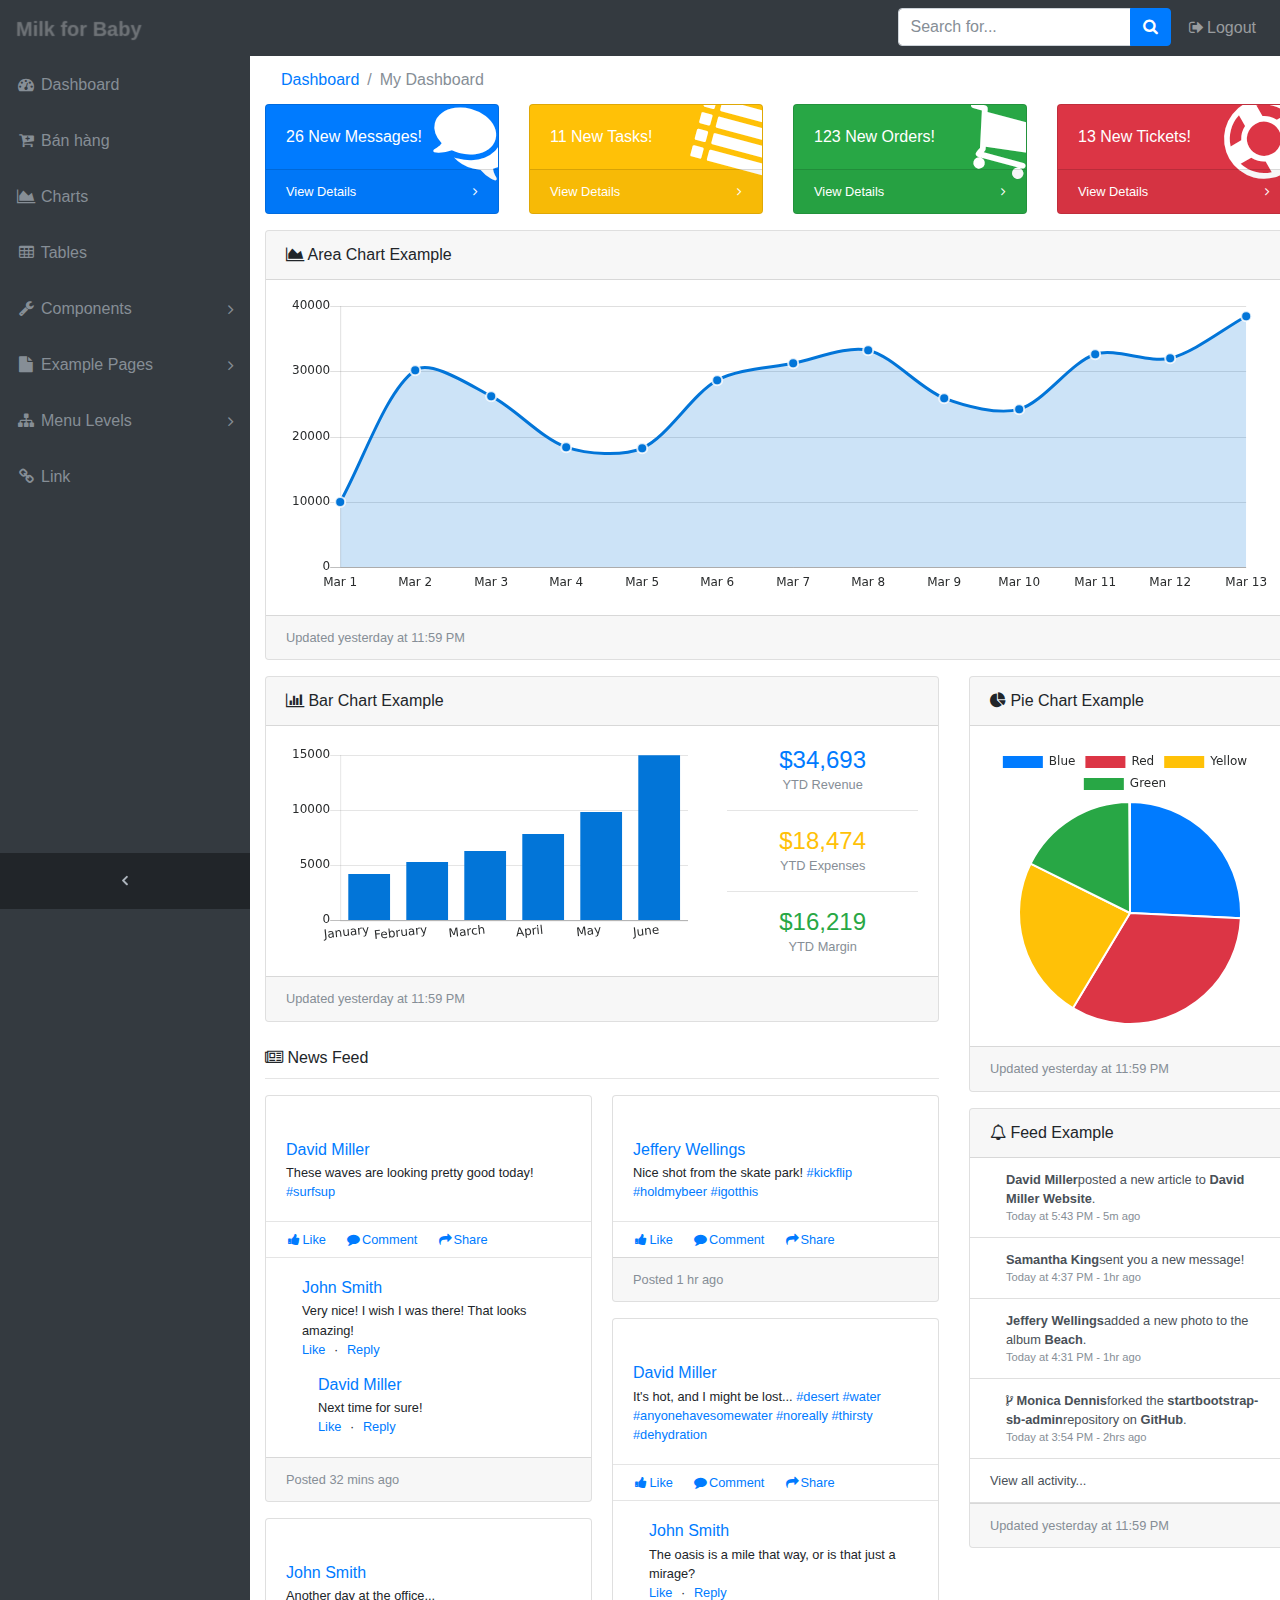
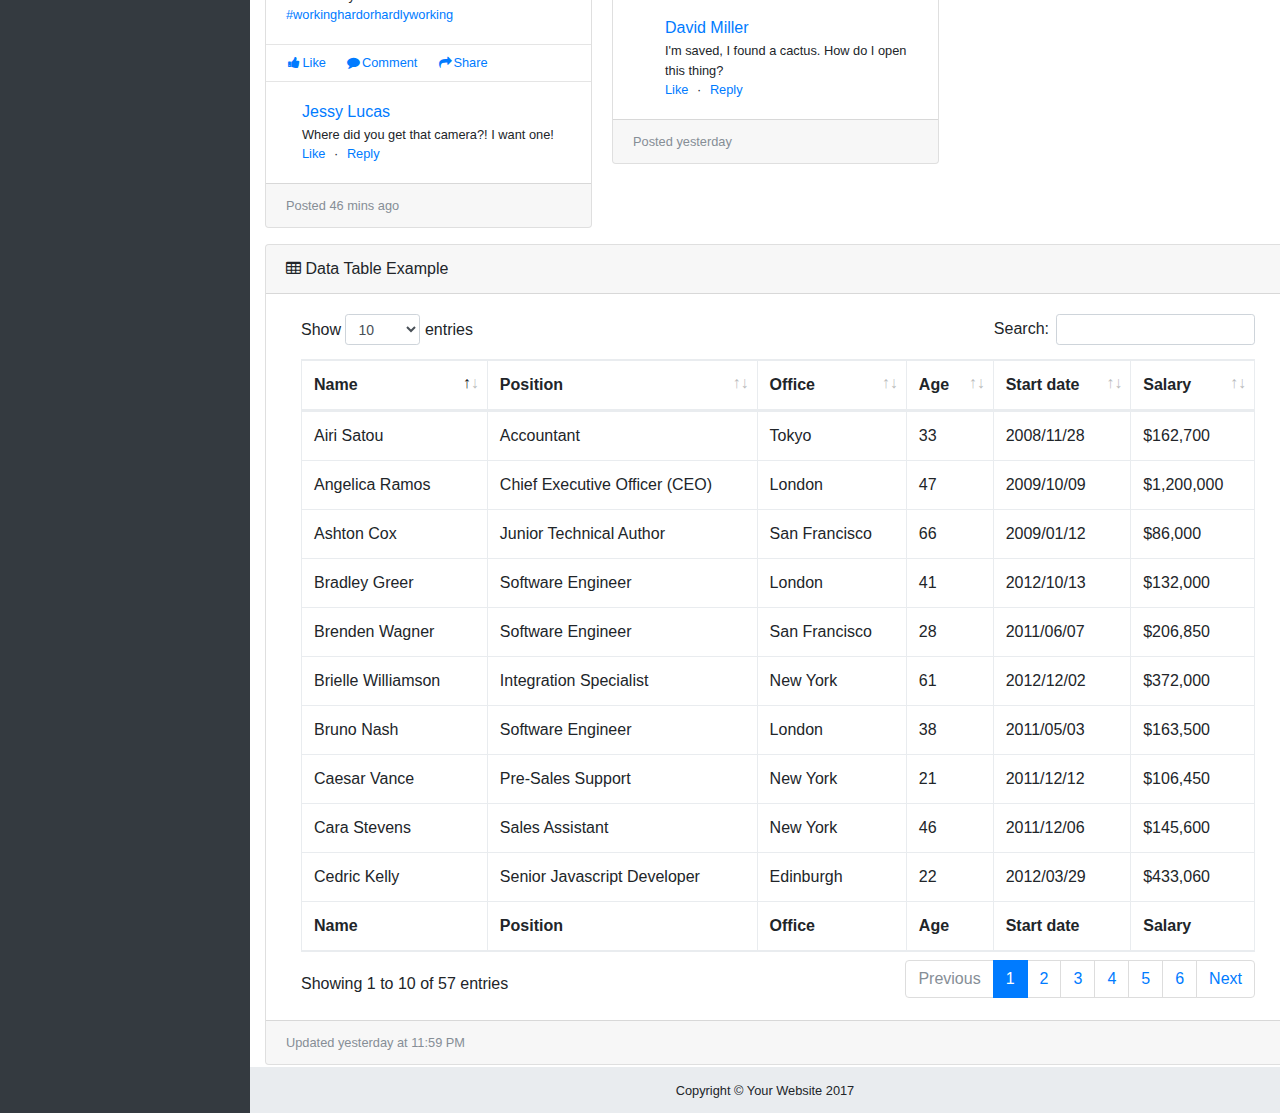
==== commit f6fdeef2: "Updated in 20/12/2017" ====
--- a/index.html
+++ b/index.html
@@ -7,7 +7,7 @@
   <meta name="viewport" content="width=device-width, initial-scale=1, shrink-to-fit=no">
   <meta name="description" content="">
   <meta name="author" content="">
-  <title>SB Admin - Start Bootstrap Template</title>
+  <title>Milk for Baby</title>
   <!-- Bootstrap core CSS-->
   <link href="vendor/bootstrap/css/bootstrap.min.css" rel="stylesheet">
   <!-- Custom fonts for this template-->
@@ -21,7 +21,9 @@
 <body class="fixed-nav sticky-footer bg-dark" id="page-top">
   <!-- Navigation-->
   <nav class="navbar navbar-expand-lg navbar-dark bg-dark fixed-top" id="mainNav">
-    <a class="navbar-brand" href="index.html">Start Bootstrap</a>
+    <div class="navbar-brand">
+        <a class="logo" href="index.html">Milk for Baby</a>
+      </div>
     <button class="navbar-toggler navbar-toggler-right" type="button" data-toggle="collapse" data-target="#navbarResponsive" aria-controls="navbarResponsive" aria-expanded="false" aria-label="Toggle navigation">
       <span class="navbar-toggler-icon"></span>
     </button>
--- a/css/sb-admin.css
+++ b/css/sb-admin.css
@@ -11,16 +11,15 @@
   overflow-x: hidden; }
 
 body.sticky-footer {
-  margin-bottom: 56px; }
+  margin-bottom: 32px; }
   body.sticky-footer .content-wrapper {
-    min-height: calc(100vh - 56px - 56px); }
+    width: 82.5%; }
 
 body.fixed-nav {
   padding-top: 56px; }
 
 .content-wrapper {
-  min-height: calc(100vh - 56px);
-  padding-top: 1rem; }
+  min-height: calc(100vh - 118px);  }
 
 .scroll-to-top {
   position: fixed;
@@ -116,7 +115,7 @@
       -webkit-flex-direction: column;
       -ms-flex-direction: column;
       flex-direction: column;
-      margin-top: 56px; }
+      margin-top: 57px; }
       #mainNav .navbar-collapse .navbar-sidenav > .nav-item {
         width: 250px;
         padding: 0; }
@@ -160,7 +159,7 @@
     -webkit-flex-direction: column;
     -ms-flex-direction: column;
     flex-direction: column;
-    margin-top: calc(100vh - 56px); }
+    margin-top: calc(100vh - 47px); }
     #mainNav.fixed-top .sidenav-toggler > .nav-item {
       width: 250px;
       padding: 0; }
@@ -334,9 +333,9 @@
   right: 0;
   bottom: 0;
   width: 100%;
-  height: 56px;
+  height: 46px;
   background-color: #e9ecef;
-  line-height: 55px; }
+  line-height: 45px; }
   @media (min-width: 992px) {
     footer.sticky-footer {
       width: calc(100% - 250px); } }
@@ -346,6 +345,20 @@
     width: calc(100% - 55px); } }
 
 /* Custom CSS */
+.logo {
+  background: url(../imgs/logo_bg_01.jpg) -80px -80px;
+  color: red;
+  -webkit-text-fill-color: transparent;
+  -webkit-background-clip: text;
+  font-weight: bold;
+  font-size: 20px;
+  font-family: arial, helvetica;
+  width: 600px;
+  margin: 50px auto;
+  text-align: center;
+  text-shadow: 0px 1px 1px rgba(250, 250, 250, 0.3);
+}
+
 .custom-search {
   background-color: #e9ecef;
   margin: 5px -15px;
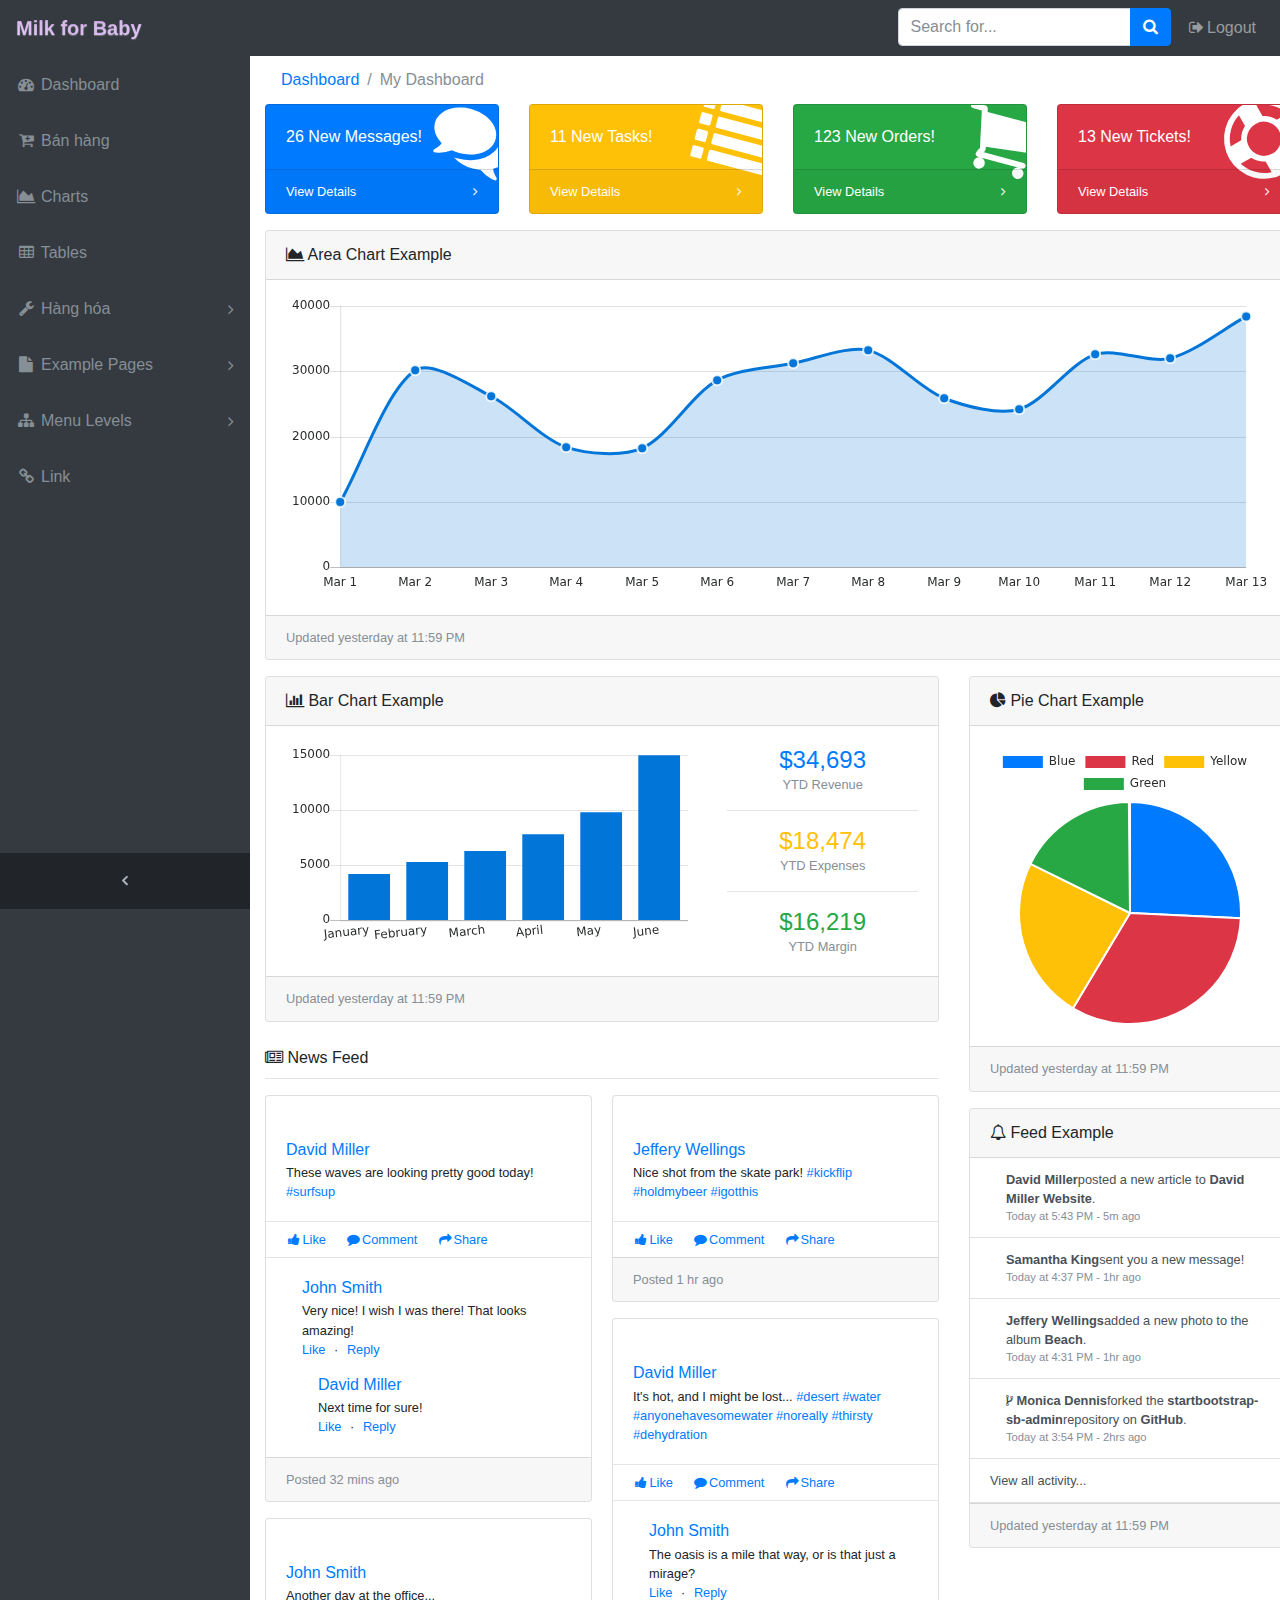
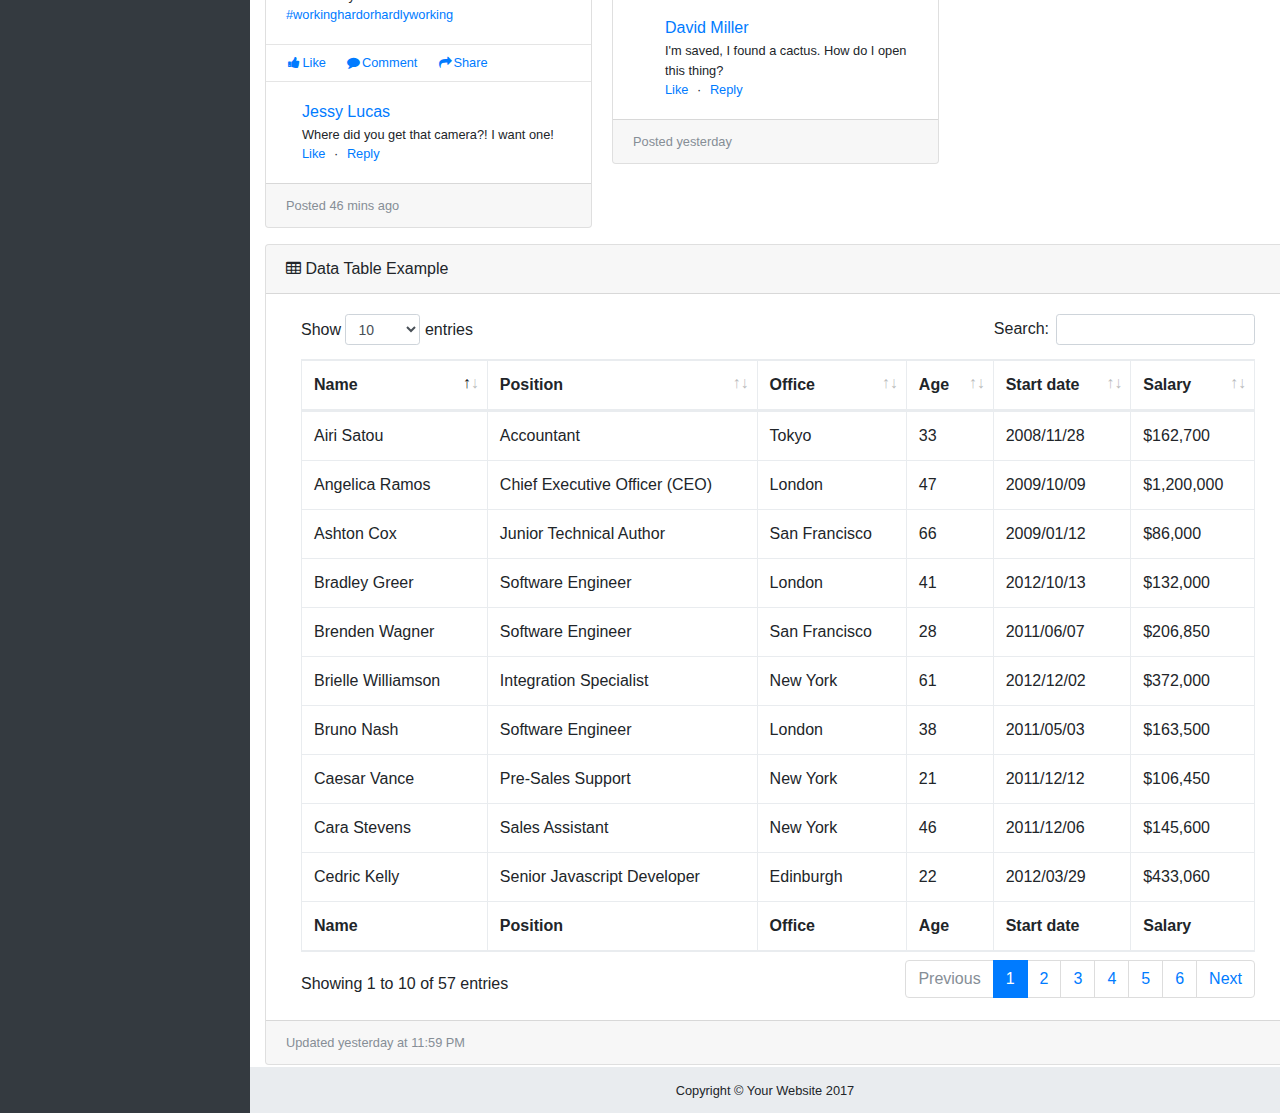
==== commit 3c100379: "sua ty lai ay ma" ====
--- a/index.html
+++ b/index.html
@@ -56,14 +56,17 @@
         <li class="nav-item" data-toggle="tooltip" data-placement="right" title="Components">
           <a class="nav-link nav-link-collapse collapsed" data-toggle="collapse" href="#collapseComponents" data-parent="#exampleAccordion">
             <i class="fa fa-fw fa-wrench"></i>
-            <span class="nav-link-text">Components</span>
+            <span class="nav-link-text">Hàng hóa</span>
           </a>
           <ul class="sidenav-second-level collapse" id="collapseComponents">
             <li>
-              <a href="navbar.html">Navbar</a>
+              <a href="milk_items.html">Cập nhật hàng hóa</a>
             </li>
             <li>
-              <a href="cards.html">Cards</a>
+              <a href="milk_add_new.html">Thêm hàng hóa</a>
+            </li>
+            <li>
+              <a href="#">Thêm loại hàng hóa</a>
             </li>
           </ul>
         </li>
--- a/css/sb-admin.css
+++ b/css/sb-admin.css
@@ -3,372 +3,635 @@
  * Copyright 2013-2017 Start Bootstrap
  * Licensed under MIT (https://github.com/BlackrockDigital/startbootstrap-sb-admin/blob/master/LICENSE)
  */
+
 html {
-  position: relative;
-  min-height: 100%; }
+    position: relative;
+    min-height: 100%;
+}
 
 body {
-  overflow-x: hidden; }
+    overflow-x: hidden;
+}
 
 body.sticky-footer {
-  margin-bottom: 32px; }
-  body.sticky-footer .content-wrapper {
-    width: 82.5%; }
+    margin-bottom: 32px;
+}
+
+body.sticky-footer .content-wrapper {
+    width: 82.5%;
+    /*width: 82.5%;*/
+}
 
 body.fixed-nav {
-  padding-top: 56px; }
+    padding-top: 56px;
+}
 
 .content-wrapper {
-  min-height: calc(100vh - 118px);  }
+    min-height: calc(100vh - 118px);
+}
 
 .scroll-to-top {
-  position: fixed;
-  right: 15px;
-  bottom: 3px;
-  display: none;
-  width: 50px;
-  height: 50px;
-  text-align: center;
-  color: white;
-  background: rgba(52, 58, 64, 0.5);
-  line-height: 45px; }
-  .scroll-to-top:focus, .scroll-to-top:hover {
-    color: white; }
-  .scroll-to-top:hover {
-    background: #343a40; }
-  .scroll-to-top i {
-    font-weight: 800; }
+    position: fixed;
+    right: 15px;
+    bottom: 3px;
+    display: none;
+    width: 50px;
+    height: 50px;
+    text-align: center;
+    color: white;
+    background: rgba(52, 58, 64, 0.5);
+    line-height: 45px;
+}
+
+.scroll-to-top:focus,
+.scroll-to-top:hover {
+    color: white;
+}
+
+.scroll-to-top:hover {
+    background: #343a40;
+}
+
+.scroll-to-top i {
+    font-weight: 800;
+}
+
+
+/*css cho nut button*/
+
+li.addnew-button {
+    position: relative;
+    left: 74%;
+    padding-right: 2px;
+}
+
+
+/*blue button*/
+
+input.blue-button {
+    display: inline-block;
+    /* -webkit-box-sizing: content-box;
+  -moz-box-sizing: content-box;*/
+    box-sizing: content-box;
+    cursor: pointer;
+    padding: 5px 10px;
+    border: 1px solid #018dc4;
+    -webkit-border-radius: 3px;
+    border-radius: 3px;
+    font: normal 13px/normal Tahoma, Geneva, sans-serif;
+    color: rgba(255, 255, 255, 0.9);
+    /*-o-text-overflow: clip;*/
+    text-overflow: clip;
+    background: #0199d9;
+    -webkit-box-shadow: 2px 2px 2px 0 rgba(0, 0, 0, 0.2);
+    box-shadow: 2px 2px 2px 0 rgba(0, 0, 0, 0.2);
+    text-shadow: -1px -1px 0 rgba(15, 73, 168, 0.66);
+    /*-webkit-transition: all 300ms cubic-bezier(0.42, 0, 0.58, 1);
+  -moz-transition: all 300ms cubic-bezier(0.42, 0, 0.58, 1);
+  -o-transition: all 300ms cubic-bezier(0.42, 0, 0.58, 1);*/
+    transition: all 300ms cubic-bezier(0.42, 0, 0.58, 1);
+}
+
+
+/*css cho them san pham*/
+
+.content-addnew {
+    width: 400px;
+    margin: 0 auto;
+    /*
+   canh giữa nếu có 1 block
+    nhiều block thì dùng{
+    display:flex;
+    justify-content: center;
+    }
+  
+  */
+}
+
+
+/*canh phai trong li*/
+
+li.right-side {
+    display: flex;
+    justify-content: flex-end;
+    padding: 5px 0;
+}
+
+
+/*canh trai trong li*/
+
+li.btn-li-center {
+    display: flex;
+    justify-content: center;
+    padding: 5px 0;
+}
+.area-addnew{
+	border-top: 1px solid;
+	margin-top: 5px;
+	padding-top: 30px;
+}
+
+.content-addnew ul li p {
+    padding-top: 5px;
+    padding-bottom: 5px;
+    margin: 0 4px;
+}
+
+.content-addnew ul li input.input {
+    display: inline-block;
+    box-sizing: content-box;
+    padding: 10px 20px;
+    border: 1px solid #b7b7b7;
+    border-radius: 3px;
+    font: normal 15px/normal "Trebuchet MS", Helvetica, sans-serif;
+    color: rgba(0, 142, 198, 1);
+    text-overflow: clip;
+    letter-spacing: 1px;
+    background: rgba(252, 252, 252, 1);
+    box-shadow: 2px 2px 2px 0 rgba(0, 0, 0, 0.2) inset;
+    text-shadow: 1px 1px 0 rgba(255, 255, 255, 0.66);
+    transition: all 200ms cubic-bezier(0.42, 0, 0.58, 1);
+}
+
+input.bt-type-items {
+    font-size: 13px;
+    border: 1px solid #ECEAEA;
+}
+
+.content-addnew ul li select {
+    width: 220px;
+    border: 1px solid #b7b7b7;
+    border-radius: 3px;
+    font: normal 15px/normal "Trebuchet MS", Helvetica, sans-serif;
+    box-shadow: 2px 2px 2px 0 rgba(0, 0, 0, 0.2) inset;
+    text-shadow: 1px 1px 0 rgba(255, 255, 255, 0.66);
+    background: rgba(252, 252, 252, 1);
+    padding: 0 18px;
+    color: #838383
+}
 
 .smaller {
-  font-size: 0.7rem; }
+    font-size: 0.7rem;
+}
 
 .o-hidden {
-  overflow: hidden !important; }
+    overflow: hidden !important;
+}
 
 .z-0 {
-  z-index: 0; }
+    z-index: 0;
+}
 
 .z-1 {
-  z-index: 1; }
+    z-index: 1;
+}
 
 #mainNav .navbar-collapse {
-  overflow: auto;
-  max-height: 75vh; }
-  #mainNav .navbar-collapse .navbar-nav .nav-item .nav-link {
-    cursor: pointer; }
-  #mainNav .navbar-collapse .navbar-sidenav .nav-link-collapse:after {
+    overflow: auto;
+    max-height: 75vh;
+}
+
+#mainNav .navbar-collapse .navbar-nav .nav-item .nav-link {
+    cursor: pointer;
+}
+
+#mainNav .navbar-collapse .navbar-sidenav .nav-link-collapse:after {
     float: right;
     content: '\f107';
-    font-family: 'FontAwesome'; }
-  #mainNav .navbar-collapse .navbar-sidenav .nav-link-collapse.collapsed:after {
-    content: '\f105'; }
-  #mainNav .navbar-collapse .navbar-sidenav .sidenav-second-level,
-  #mainNav .navbar-collapse .navbar-sidenav .sidenav-third-level {
-    padding-left: 0; }
-    #mainNav .navbar-collapse .navbar-sidenav .sidenav-second-level > li > a,
-    #mainNav .navbar-collapse .navbar-sidenav .sidenav-third-level > li > a {
-      display: block;
-      padding: 0.5em 0; }
-      #mainNav .navbar-collapse .navbar-sidenav .sidenav-second-level > li > a:focus, #mainNav .navbar-collapse .navbar-sidenav .sidenav-second-level > li > a:hover,
-      #mainNav .navbar-collapse .navbar-sidenav .sidenav-third-level > li > a:focus,
-      #mainNav .navbar-collapse .navbar-sidenav .sidenav-third-level > li > a:hover {
-        text-decoration: none; }
-  #mainNav .navbar-collapse .navbar-sidenav .sidenav-second-level > li > a {
-    padding-left: 1em; }
-  #mainNav .navbar-collapse .navbar-sidenav .sidenav-third-level > li > a {
-    padding-left: 2em; }
-  #mainNav .navbar-collapse .sidenav-toggler {
-    display: none; }
-  #mainNav .navbar-collapse .navbar-nav > .nav-item.dropdown > .nav-link {
+    font-family: 'FontAwesome';
+}
+
+#mainNav .navbar-collapse .navbar-sidenav .nav-link-collapse.collapsed:after {
+    content: '\f105';
+}
+
+#mainNav .navbar-collapse .navbar-sidenav .sidenav-second-level,
+#mainNav .navbar-collapse .navbar-sidenav .sidenav-third-level {
+    padding-left: 0;
+}
+
+#mainNav .navbar-collapse .navbar-sidenav .sidenav-second-level>li>a,
+#mainNav .navbar-collapse .navbar-sidenav .sidenav-third-level>li>a {
+    display: block;
+    padding: 0.5em 0;
+}
+
+#mainNav .navbar-collapse .navbar-sidenav .sidenav-second-level>li>a:focus,
+#mainNav .navbar-collapse .navbar-sidenav .sidenav-second-level>li>a:hover,
+#mainNav .navbar-collapse .navbar-sidenav .sidenav-third-level>li>a:focus,
+#mainNav .navbar-collapse .navbar-sidenav .sidenav-third-level>li>a:hover {
+    text-decoration: none;
+}
+
+#mainNav .navbar-collapse .navbar-sidenav .sidenav-second-level>li>a {
+    padding-left: 1em;
+}
+
+#mainNav .navbar-collapse .navbar-sidenav .sidenav-third-level>li>a {
+    padding-left: 2em;
+}
+
+#mainNav .navbar-collapse .sidenav-toggler {
+    display: none;
+}
+
+#mainNav .navbar-collapse .navbar-nav>.nav-item.dropdown>.nav-link {
     position: relative;
-    min-width: 45px; }
-    #mainNav .navbar-collapse .navbar-nav > .nav-item.dropdown > .nav-link:after {
-      float: right;
-      width: auto;
-      content: '\f105';
-      border: none;
-      font-family: 'FontAwesome'; }
-    #mainNav .navbar-collapse .navbar-nav > .nav-item.dropdown > .nav-link .indicator {
-      position: absolute;
-      top: 5px;
-      left: 21px;
-      font-size: 10px; }
-  #mainNav .navbar-collapse .navbar-nav > .nav-item.dropdown.show > .nav-link:after {
-    content: '\f107'; }
-  #mainNav .navbar-collapse .navbar-nav > .nav-item.dropdown .dropdown-menu > .dropdown-item > .dropdown-message {
+    min-width: 45px;
+}
+
+#mainNav .navbar-collapse .navbar-nav>.nav-item.dropdown>.nav-link:after {
+    float: right;
+    width: auto;
+    content: '\f105';
+    border: none;
+    font-family: 'FontAwesome';
+}
+
+#mainNav .navbar-collapse .navbar-nav>.nav-item.dropdown>.nav-link .indicator {
+    position: absolute;
+    top: 5px;
+    left: 21px;
+    font-size: 10px;
+}
+
+#mainNav .navbar-collapse .navbar-nav>.nav-item.dropdown.show>.nav-link:after {
+    content: '\f107';
+}
+
+#mainNav .navbar-collapse .navbar-nav>.nav-item.dropdown .dropdown-menu>.dropdown-item>.dropdown-message {
     overflow: hidden;
     max-width: none;
-    text-overflow: ellipsis; }
-
-@media (min-width: 992px) {
-  #mainNav .navbar-brand {
-    width: 250px; }
-  #mainNav .navbar-collapse {
-    overflow: visible;
-    max-height: none; }
+    text-overflow: ellipsis;
+}
+
+@media (min-width: 992px) {
+    #mainNav .navbar-brand {
+        width: 250px;
+    }
+    #mainNav .navbar-collapse {
+        overflow: visible;
+        max-height: none;
+    }
     #mainNav .navbar-collapse .navbar-sidenav {
-      position: absolute;
-      top: 0;
-      left: 0;
-      overflow-x: hidden;
-      overflow-y: auto;
-      -webkit-flex-direction: column;
-      -ms-flex-direction: column;
-      flex-direction: column;
-      margin-top: 57px; }
-      #mainNav .navbar-collapse .navbar-sidenav > .nav-item {
+        position: absolute;
+        top: 0;
+        left: 0;
+        overflow-x: hidden;
+        overflow-y: auto;
+        -webkit-flex-direction: column;
+        -ms-flex-direction: column;
+        flex-direction: column;
+        margin-top: 57px;
+    }
+    #mainNav .navbar-collapse .navbar-sidenav>.nav-item {
         width: 250px;
-        padding: 0; }
-        #mainNav .navbar-collapse .navbar-sidenav > .nav-item > .nav-link {
-          padding: 1em; }
-        #mainNav .navbar-collapse .navbar-sidenav > .nav-item .sidenav-second-level,
-        #mainNav .navbar-collapse .navbar-sidenav > .nav-item .sidenav-third-level {
-          padding-left: 0;
-          list-style: none; }
-          #mainNav .navbar-collapse .navbar-sidenav > .nav-item .sidenav-second-level > li,
-          #mainNav .navbar-collapse .navbar-sidenav > .nav-item .sidenav-third-level > li {
-            width: 250px; }
-            #mainNav .navbar-collapse .navbar-sidenav > .nav-item .sidenav-second-level > li > a,
-            #mainNav .navbar-collapse .navbar-sidenav > .nav-item .sidenav-third-level > li > a {
-              padding: 1em; }
-        #mainNav .navbar-collapse .navbar-sidenav > .nav-item .sidenav-second-level > li > a {
-          padding-left: 2.75em; }
-        #mainNav .navbar-collapse .navbar-sidenav > .nav-item .sidenav-third-level > li > a {
-          padding-left: 3.75em; }
-    #mainNav .navbar-collapse .navbar-nav > .nav-item.dropdown > .nav-link {
-      min-width: 0; }
-      #mainNav .navbar-collapse .navbar-nav > .nav-item.dropdown > .nav-link:after {
+        padding: 0;
+    }
+    #mainNav .navbar-collapse .navbar-sidenav>.nav-item>.nav-link {
+        padding: 1em;
+    }
+    #mainNav .navbar-collapse .navbar-sidenav>.nav-item .sidenav-second-level,
+    #mainNav .navbar-collapse .navbar-sidenav>.nav-item .sidenav-third-level {
+        padding-left: 0;
+        list-style: none;
+    }
+    #mainNav .navbar-collapse .navbar-sidenav>.nav-item .sidenav-second-level>li,
+    #mainNav .navbar-collapse .navbar-sidenav>.nav-item .sidenav-third-level>li {
+        width: 250px;
+    }
+    #mainNav .navbar-collapse .navbar-sidenav>.nav-item .sidenav-second-level>li>a,
+    #mainNav .navbar-collapse .navbar-sidenav>.nav-item .sidenav-third-level>li>a {
+        padding: 1em;
+    }
+    #mainNav .navbar-collapse .navbar-sidenav>.nav-item .sidenav-second-level>li>a {
+        padding-left: 2.75em;
+    }
+    #mainNav .navbar-collapse .navbar-sidenav>.nav-item .sidenav-third-level>li>a {
+        padding-left: 3.75em;
+    }
+    #mainNav .navbar-collapse .navbar-nav>.nav-item.dropdown>.nav-link {
+        min-width: 0;
+    }
+    #mainNav .navbar-collapse .navbar-nav>.nav-item.dropdown>.nav-link:after {
         width: 24px;
-        text-align: center; }
-    #mainNav .navbar-collapse .navbar-nav > .nav-item.dropdown .dropdown-menu > .dropdown-item > .dropdown-message {
-      max-width: 300px; } }
+        text-align: center;
+    }
+    #mainNav .navbar-collapse .navbar-nav>.nav-item.dropdown .dropdown-menu>.dropdown-item>.dropdown-message {
+        max-width: 300px;
+    }
+}
 
 #mainNav.fixed-top .sidenav-toggler {
-  display: none; }
-
-@media (min-width: 992px) {
-  #mainNav.fixed-top .navbar-sidenav {
-    height: calc(100vh - 112px); }
-  #mainNav.fixed-top .sidenav-toggler {
+    display: none;
+}
+
+@media (min-width: 992px) {
+    #mainNav.fixed-top .navbar-sidenav {
+        height: calc(100vh - 112px);
+    }
+    #mainNav.fixed-top .sidenav-toggler {
+        position: absolute;
+        top: 0;
+        left: 0;
+        display: flex;
+        overflow-x: hidden;
+        overflow-y: auto;
+        -webkit-flex-direction: column;
+        -ms-flex-direction: column;
+        flex-direction: column;
+        margin-top: calc(100vh - 47px);
+    }
+    #mainNav.fixed-top .sidenav-toggler>.nav-item {
+        width: 250px;
+        padding: 0;
+    }
+    #mainNav.fixed-top .sidenav-toggler>.nav-item>.nav-link {
+        padding: 1em;
+    }
+}
+
+#mainNav.fixed-top.navbar-dark .sidenav-toggler {
+    background-color: #212529;
+}
+
+#mainNav.fixed-top.navbar-dark .sidenav-toggler a i {
+    color: #adb5bd;
+}
+
+#mainNav.fixed-top.navbar-light .sidenav-toggler {
+    background-color: #dee2e6;
+}
+
+#mainNav.fixed-top.navbar-light .sidenav-toggler a i {
+    color: rgba(0, 0, 0, 0.5);
+}
+
+body.sidenav-toggled #mainNav.fixed-top .sidenav-toggler {
+    overflow-x: hidden;
+    width: 55px;
+}
+
+body.sidenav-toggled #mainNav.fixed-top .sidenav-toggler .nav-item,
+body.sidenav-toggled #mainNav.fixed-top .sidenav-toggler .nav-link {
+    width: 55px !important;
+}
+
+body.sidenav-toggled #mainNav.fixed-top #sidenavToggler i {
+    -webkit-transform: scaleX(-1);
+    -moz-transform: scaleX(-1);
+    -o-transform: scaleX(-1);
+    transform: scaleX(-1);
+    filter: FlipH;
+    -ms-filter: 'FlipH';
+}
+
+#mainNav.static-top .sidenav-toggler {
+    display: none;
+}
+
+@media (min-width: 992px) {
+    #mainNav.static-top .sidenav-toggler {
+        display: flex;
+    }
+}
+
+body.sidenav-toggled #mainNav.static-top #sidenavToggler i {
+    -webkit-transform: scaleX(-1);
+    -moz-transform: scaleX(-1);
+    -o-transform: scaleX(-1);
+    transform: scaleX(-1);
+    filter: FlipH;
+    -ms-filter: 'FlipH';
+}
+
+.content-wrapper {
+    overflow-x: hidden;
+    background: white;
+}
+
+@media (min-width: 992px) {
+    .content-wrapper {
+        margin-left: 250px;
+    }
+}
+
+#sidenavToggler i {
+    font-weight: 800;
+}
+
+.navbar-sidenav-tooltip.show {
+    display: none;
+}
+
+@media (min-width: 992px) {
+    body.sidenav-toggled .content-wrapper {
+        margin-left: 55px;
+    }
+}
+
+body.sidenav-toggled .navbar-sidenav {
+    overflow-x: hidden;
+    width: 55px;
+}
+
+body.sidenav-toggled .navbar-sidenav .nav-link-text {
+    display: none;
+}
+
+body.sidenav-toggled .navbar-sidenav .nav-item,
+body.sidenav-toggled .navbar-sidenav .nav-link {
+    width: 55px !important;
+}
+
+body.sidenav-toggled .navbar-sidenav .nav-item:after,
+body.sidenav-toggled .navbar-sidenav .nav-link:after {
+    display: none;
+}
+
+body.sidenav-toggled .navbar-sidenav-tooltip.show {
+    display: flex;
+}
+
+#mainNav.navbar-dark .navbar-collapse .navbar-sidenav .nav-link-collapse:after {
+    color: #868e96;
+}
+
+#mainNav.navbar-dark .navbar-collapse .navbar-sidenav>.nav-item>.nav-link {
+    color: #868e96;
+}
+
+#mainNav.navbar-dark .navbar-collapse .navbar-sidenav>.nav-item>.nav-link:hover {
+    color: #adb5bd;
+}
+
+#mainNav.navbar-dark .navbar-collapse .navbar-sidenav>.nav-item .sidenav-second-level>li>a,
+#mainNav.navbar-dark .navbar-collapse .navbar-sidenav>.nav-item .sidenav-third-level>li>a {
+    color: #868e96;
+}
+
+#mainNav.navbar-dark .navbar-collapse .navbar-sidenav>.nav-item .sidenav-second-level>li>a:focus,
+#mainNav.navbar-dark .navbar-collapse .navbar-sidenav>.nav-item .sidenav-second-level>li>a:hover,
+#mainNav.navbar-dark .navbar-collapse .navbar-sidenav>.nav-item .sidenav-third-level>li>a:focus,
+#mainNav.navbar-dark .navbar-collapse .navbar-sidenav>.nav-item .sidenav-third-level>li>a:hover {
+    color: #adb5bd;
+}
+
+#mainNav.navbar-dark .navbar-collapse .navbar-nav>.nav-item.dropdown>.nav-link:after {
+    color: #adb5bd;
+}
+
+@media (min-width: 992px) {
+    #mainNav.navbar-dark .navbar-collapse .navbar-sidenav {
+        background: #343a40;
+    }
+    #mainNav.navbar-dark .navbar-collapse .navbar-sidenav li.active a {
+        color: white !important;
+        background-color: #495057;
+    }
+    #mainNav.navbar-dark .navbar-collapse .navbar-sidenav li.active a:focus,
+    #mainNav.navbar-dark .navbar-collapse .navbar-sidenav li.active a:hover {
+        color: white;
+    }
+    #mainNav.navbar-dark .navbar-collapse .navbar-sidenav>.nav-item .sidenav-second-level,
+    #mainNav.navbar-dark .navbar-collapse .navbar-sidenav>.nav-item .sidenav-third-level {
+        background: #343a40;
+    }
+}
+
+#mainNav.navbar-light .navbar-collapse .navbar-sidenav .nav-link-collapse:after {
+    color: rgba(0, 0, 0, 0.5);
+}
+
+#mainNav.navbar-light .navbar-collapse .navbar-sidenav>.nav-item>.nav-link {
+    color: rgba(0, 0, 0, 0.5);
+}
+
+#mainNav.navbar-light .navbar-collapse .navbar-sidenav>.nav-item>.nav-link:hover {
+    color: rgba(0, 0, 0, 0.7);
+}
+
+#mainNav.navbar-light .navbar-collapse .navbar-sidenav>.nav-item .sidenav-second-level>li>a,
+#mainNav.navbar-light .navbar-collapse .navbar-sidenav>.nav-item .sidenav-third-level>li>a {
+    color: rgba(0, 0, 0, 0.5);
+}
+
+#mainNav.navbar-light .navbar-collapse .navbar-sidenav>.nav-item .sidenav-second-level>li>a:focus,
+#mainNav.navbar-light .navbar-collapse .navbar-sidenav>.nav-item .sidenav-second-level>li>a:hover,
+#mainNav.navbar-light .navbar-collapse .navbar-sidenav>.nav-item .sidenav-third-level>li>a:focus,
+#mainNav.navbar-light .navbar-collapse .navbar-sidenav>.nav-item .sidenav-third-level>li>a:hover {
+    color: rgba(0, 0, 0, 0.7);
+}
+
+#mainNav.navbar-light .navbar-collapse .navbar-nav>.nav-item.dropdown>.nav-link:after {
+    color: rgba(0, 0, 0, 0.5);
+}
+
+@media (min-width: 992px) {
+    #mainNav.navbar-light .navbar-collapse .navbar-sidenav {
+        background: #f8f9fa;
+    }
+    #mainNav.navbar-light .navbar-collapse .navbar-sidenav li.active a {
+        color: #000 !important;
+        background-color: #e9ecef;
+    }
+    #mainNav.navbar-light .navbar-collapse .navbar-sidenav li.active a:focus,
+    #mainNav.navbar-light .navbar-collapse .navbar-sidenav li.active a:hover {
+        color: #000;
+    }
+    #mainNav.navbar-light .navbar-collapse .navbar-sidenav>.nav-item .sidenav-second-level,
+    #mainNav.navbar-light .navbar-collapse .navbar-sidenav>.nav-item .sidenav-third-level {
+        background: #f8f9fa;
+    }
+}
+
+.card-body-icon {
     position: absolute;
-    top: 0;
-    left: 0;
-    display: flex;
-    overflow-x: hidden;
-    overflow-y: auto;
-    -webkit-flex-direction: column;
-    -ms-flex-direction: column;
-    flex-direction: column;
-    margin-top: calc(100vh - 47px); }
-    #mainNav.fixed-top .sidenav-toggler > .nav-item {
-      width: 250px;
-      padding: 0; }
-      #mainNav.fixed-top .sidenav-toggler > .nav-item > .nav-link {
-        padding: 1em; } }
-
-#mainNav.fixed-top.navbar-dark .sidenav-toggler {
-  background-color: #212529; }
-  #mainNav.fixed-top.navbar-dark .sidenav-toggler a i {
-    color: #adb5bd; }
-
-#mainNav.fixed-top.navbar-light .sidenav-toggler {
-  background-color: #dee2e6; }
-  #mainNav.fixed-top.navbar-light .sidenav-toggler a i {
-    color: rgba(0, 0, 0, 0.5); }
-
-body.sidenav-toggled #mainNav.fixed-top .sidenav-toggler {
-  overflow-x: hidden;
-  width: 55px; }
-  body.sidenav-toggled #mainNav.fixed-top .sidenav-toggler .nav-item,
-  body.sidenav-toggled #mainNav.fixed-top .sidenav-toggler .nav-link {
-    width: 55px !important; }
-
-body.sidenav-toggled #mainNav.fixed-top #sidenavToggler i {
-  -webkit-transform: scaleX(-1);
-  -moz-transform: scaleX(-1);
-  -o-transform: scaleX(-1);
-  transform: scaleX(-1);
-  filter: FlipH;
-  -ms-filter: 'FlipH'; }
-
-#mainNav.static-top .sidenav-toggler {
-  display: none; }
-
-@media (min-width: 992px) {
-  #mainNav.static-top .sidenav-toggler {
-    display: flex; } }
-
-body.sidenav-toggled #mainNav.static-top #sidenavToggler i {
-  -webkit-transform: scaleX(-1);
-  -moz-transform: scaleX(-1);
-  -o-transform: scaleX(-1);
-  transform: scaleX(-1);
-  filter: FlipH;
-  -ms-filter: 'FlipH'; }
-
-.content-wrapper {
-  overflow-x: hidden;
-  background: white; }
-  @media (min-width: 992px) {
-    .content-wrapper {
-      margin-left: 250px; } }
-
-#sidenavToggler i {
-  font-weight: 800; }
-
-.navbar-sidenav-tooltip.show {
-  display: none; }
-
-@media (min-width: 992px) {
-  body.sidenav-toggled .content-wrapper {
-    margin-left: 55px; } }
-
-body.sidenav-toggled .navbar-sidenav {
-  overflow-x: hidden;
-  width: 55px; }
-  body.sidenav-toggled .navbar-sidenav .nav-link-text {
-    display: none; }
-  body.sidenav-toggled .navbar-sidenav .nav-item,
-  body.sidenav-toggled .navbar-sidenav .nav-link {
-    width: 55px !important; }
-    body.sidenav-toggled .navbar-sidenav .nav-item:after,
-    body.sidenav-toggled .navbar-sidenav .nav-link:after {
-      display: none; }
-
-body.sidenav-toggled .navbar-sidenav-tooltip.show {
-  display: flex; }
-
-#mainNav.navbar-dark .navbar-collapse .navbar-sidenav .nav-link-collapse:after {
-  color: #868e96; }
-
-#mainNav.navbar-dark .navbar-collapse .navbar-sidenav > .nav-item > .nav-link {
-  color: #868e96; }
-  #mainNav.navbar-dark .navbar-collapse .navbar-sidenav > .nav-item > .nav-link:hover {
-    color: #adb5bd; }
-
-#mainNav.navbar-dark .navbar-collapse .navbar-sidenav > .nav-item .sidenav-second-level > li > a,
-#mainNav.navbar-dark .navbar-collapse .navbar-sidenav > .nav-item .sidenav-third-level > li > a {
-  color: #868e96; }
-  #mainNav.navbar-dark .navbar-collapse .navbar-sidenav > .nav-item .sidenav-second-level > li > a:focus, #mainNav.navbar-dark .navbar-collapse .navbar-sidenav > .nav-item .sidenav-second-level > li > a:hover,
-  #mainNav.navbar-dark .navbar-collapse .navbar-sidenav > .nav-item .sidenav-third-level > li > a:focus,
-  #mainNav.navbar-dark .navbar-collapse .navbar-sidenav > .nav-item .sidenav-third-level > li > a:hover {
-    color: #adb5bd; }
-
-#mainNav.navbar-dark .navbar-collapse .navbar-nav > .nav-item.dropdown > .nav-link:after {
-  color: #adb5bd; }
-
-@media (min-width: 992px) {
-  #mainNav.navbar-dark .navbar-collapse .navbar-sidenav {
-    background: #343a40; }
-    #mainNav.navbar-dark .navbar-collapse .navbar-sidenav li.active a {
-      color: white !important;
-      background-color: #495057; }
-      #mainNav.navbar-dark .navbar-collapse .navbar-sidenav li.active a:focus, #mainNav.navbar-dark .navbar-collapse .navbar-sidenav li.active a:hover {
-        color: white; }
-    #mainNav.navbar-dark .navbar-collapse .navbar-sidenav > .nav-item .sidenav-second-level,
-    #mainNav.navbar-dark .navbar-collapse .navbar-sidenav > .nav-item .sidenav-third-level {
-      background: #343a40; } }
-
-#mainNav.navbar-light .navbar-collapse .navbar-sidenav .nav-link-collapse:after {
-  color: rgba(0, 0, 0, 0.5); }
-
-#mainNav.navbar-light .navbar-collapse .navbar-sidenav > .nav-item > .nav-link {
-  color: rgba(0, 0, 0, 0.5); }
-  #mainNav.navbar-light .navbar-collapse .navbar-sidenav > .nav-item > .nav-link:hover {
-    color: rgba(0, 0, 0, 0.7); }
-
-#mainNav.navbar-light .navbar-collapse .navbar-sidenav > .nav-item .sidenav-second-level > li > a,
-#mainNav.navbar-light .navbar-collapse .navbar-sidenav > .nav-item .sidenav-third-level > li > a {
-  color: rgba(0, 0, 0, 0.5); }
-  #mainNav.navbar-light .navbar-collapse .navbar-sidenav > .nav-item .sidenav-second-level > li > a:focus, #mainNav.navbar-light .navbar-collapse .navbar-sidenav > .nav-item .sidenav-second-level > li > a:hover,
-  #mainNav.navbar-light .navbar-collapse .navbar-sidenav > .nav-item .sidenav-third-level > li > a:focus,
-  #mainNav.navbar-light .navbar-collapse .navbar-sidenav > .nav-item .sidenav-third-level > li > a:hover {
-    color: rgba(0, 0, 0, 0.7); }
-
-#mainNav.navbar-light .navbar-collapse .navbar-nav > .nav-item.dropdown > .nav-link:after {
-  color: rgba(0, 0, 0, 0.5); }
-
-@media (min-width: 992px) {
-  #mainNav.navbar-light .navbar-collapse .navbar-sidenav {
-    background: #f8f9fa; }
-    #mainNav.navbar-light .navbar-collapse .navbar-sidenav li.active a {
-      color: #000 !important;
-      background-color: #e9ecef; }
-      #mainNav.navbar-light .navbar-collapse .navbar-sidenav li.active a:focus, #mainNav.navbar-light .navbar-collapse .navbar-sidenav li.active a:hover {
-        color: #000; }
-    #mainNav.navbar-light .navbar-collapse .navbar-sidenav > .nav-item .sidenav-second-level,
-    #mainNav.navbar-light .navbar-collapse .navbar-sidenav > .nav-item .sidenav-third-level {
-      background: #f8f9fa; } }
-
-.card-body-icon {
-  position: absolute;
-  z-index: 0;
-  top: -25px;
-  right: -25px;
-  font-size: 5rem;
-  -webkit-transform: rotate(15deg);
-  -ms-transform: rotate(15deg);
-  transform: rotate(15deg); }
+    z-index: 0;
+    top: -25px;
+    right: -25px;
+    font-size: 5rem;
+    -webkit-transform: rotate(15deg);
+    -ms-transform: rotate(15deg);
+    transform: rotate(15deg);
+}
 
 @media (min-width: 576px) {
-  .card-columns {
-    column-count: 1; } }
+    .card-columns {
+        column-count: 1;
+    }
+}
 
 @media (min-width: 768px) {
-  .card-columns {
-    column-count: 2; } }
+    .card-columns {
+        column-count: 2;
+    }
+}
 
 @media (min-width: 1200px) {
-  .card-columns {
-    column-count: 2; } }
+    .card-columns {
+        column-count: 2;
+    }
+}
 
 .card-login {
-  max-width: 25rem; }
+    max-width: 25rem;
+}
 
 .card-register {
-  max-width: 40rem; }
+    max-width: 40rem;
+}
 
 footer.sticky-footer {
-  position: absolute;
-  right: 0;
-  bottom: 0;
-  width: 100%;
-  height: 46px;
-  background-color: #e9ecef;
-  line-height: 45px; }
-  @media (min-width: 992px) {
+    position: absolute;
+    right: 0;
+    bottom: 0;
+    width: 100%;
+    height: 46px;
+    background-color: #e9ecef;
+    line-height: 45px;
+}
+
+@media (min-width: 992px) {
     footer.sticky-footer {
-      width: calc(100% - 250px); } }
-
-@media (min-width: 992px) {
-  body.sidenav-toggled footer.sticky-footer {
-    width: calc(100% - 55px); } }
+        width: calc(100% - 250px);
+    }
+}
+
+@media (min-width: 992px) {
+    body.sidenav-toggled footer.sticky-footer {
+        width: calc(100% - 55px);
+    }
+}
+
+
 
 /* Custom CSS */
+
 .logo {
-  background: url(../imgs/logo_bg_01.jpg) -80px -80px;
-  color: red;
-  -webkit-text-fill-color: transparent;
-  -webkit-background-clip: text;
-  font-weight: bold;
-  font-size: 20px;
-  font-family: arial, helvetica;
-  width: 600px;
-  margin: 50px auto;
-  text-align: center;
-  text-shadow: 0px 1px 1px rgba(250, 250, 250, 0.3);
+    background: url(../imgs/logo_bg_01.jpg) -80px -80px;
+    color: red;
+    -webkit-text-fill-color: transparent;
+    -webkit-background-clip: text;
+    font-weight: bold;
+    font-size: 20px;
+    font-family: arial, helvetica;
+    width: 600px;
+    margin: 50px auto;
+    text-align: center;
+    text-shadow: 0px 1px 1px rgba(250, 250, 250, 0.3);
 }
 
 .custom-search {
-  background-color: #e9ecef;
-  margin: 5px -15px;
+    background-color: #e9ecef;
+    margin: 5px -10px;
 }
 
 .custom-form-search {
-  margin: auto 0px;
+    margin: auto 0px;
 }
 
 .breadcrumb {
-  background-color: transparent;
-  margin-bottom: 0px;
+    background-color: transparent;
+    margin-bottom: 0px;
 }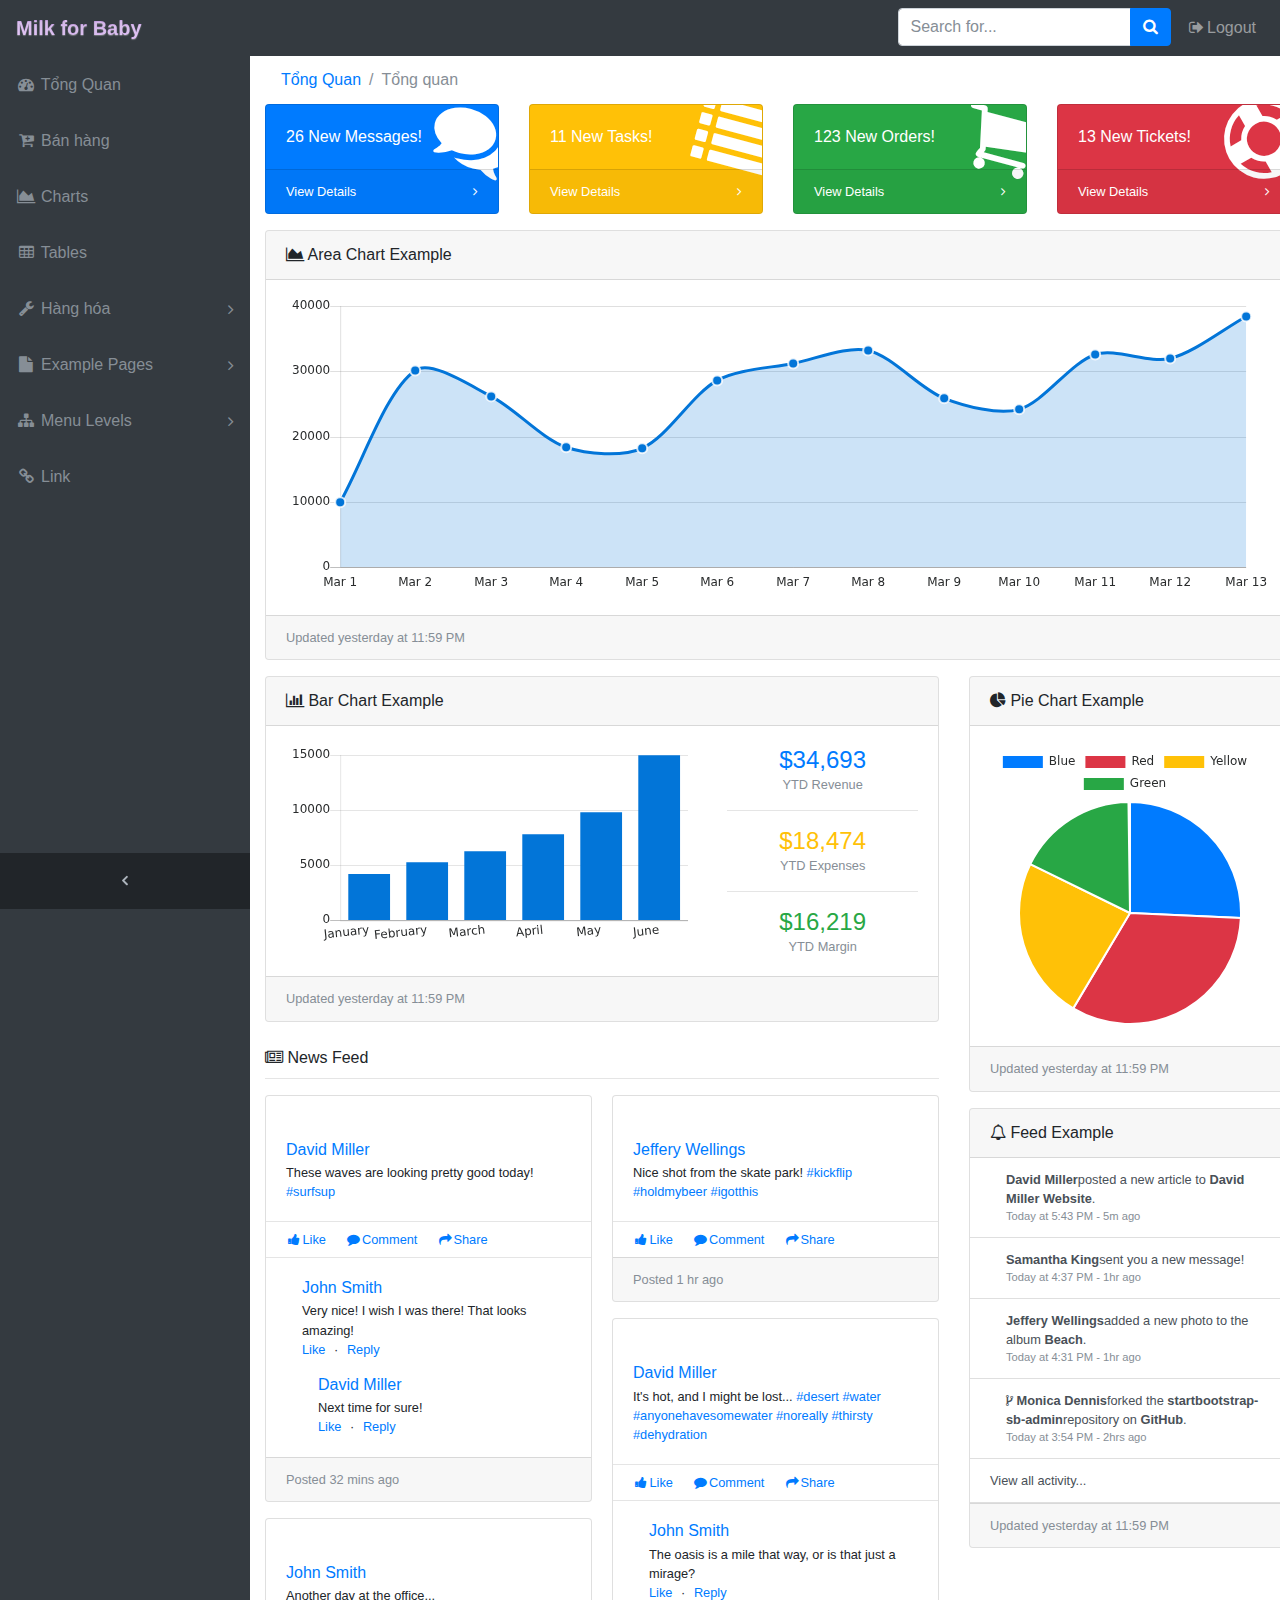
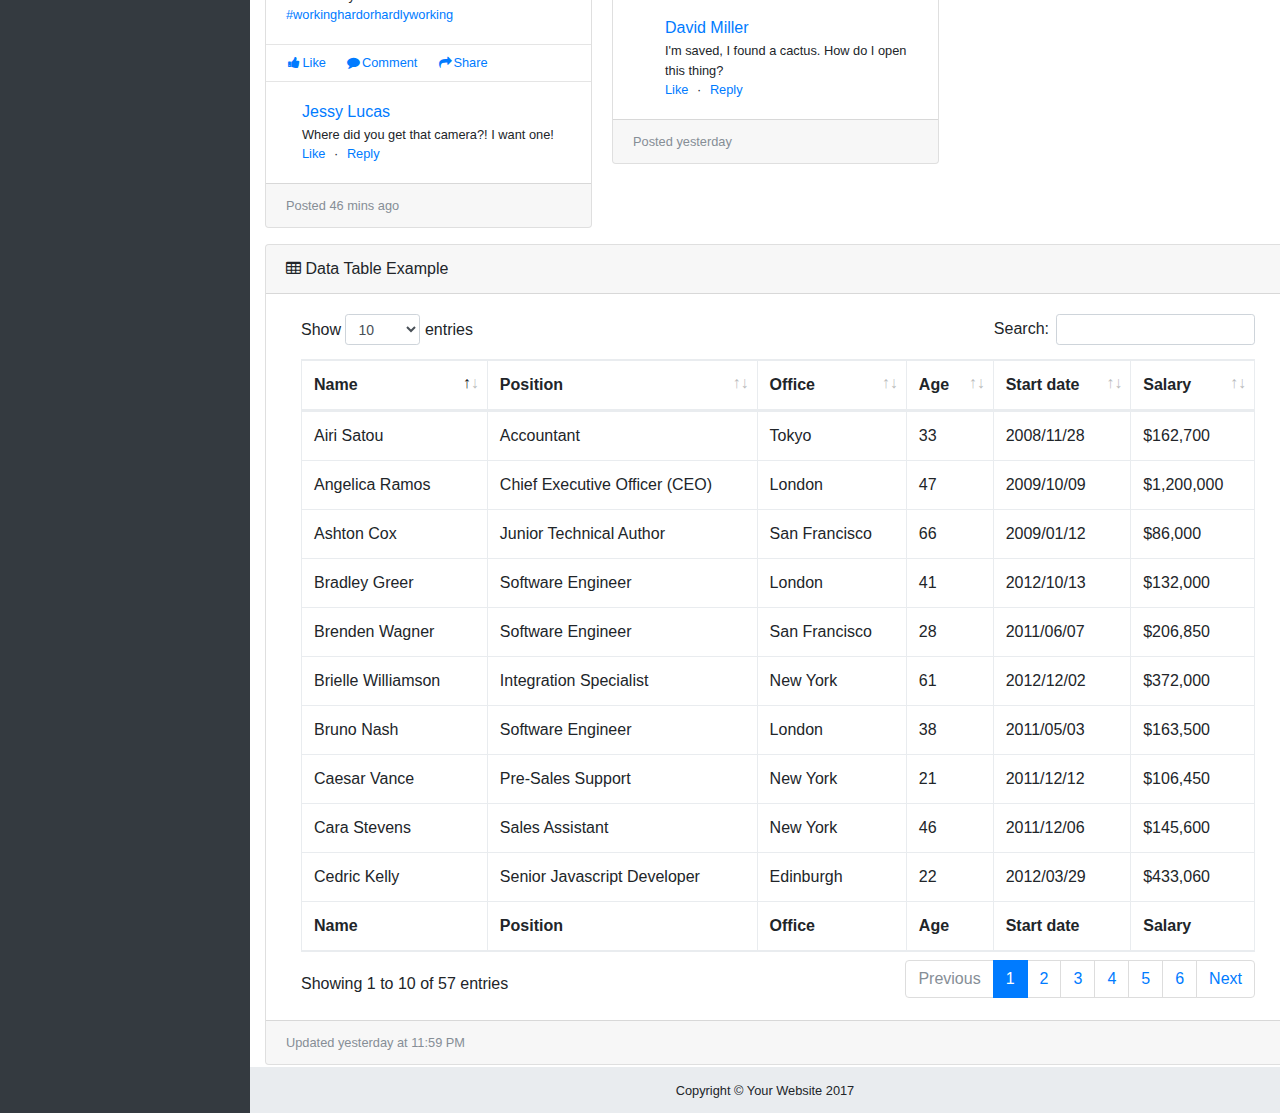
==== commit e0b3777f: "Them trang loai sp" ====
--- a/index.html
+++ b/index.html
@@ -2,1060 +2,1060 @@
 <html lang="en">
 
 <head>
-  <meta charset="utf-8">
-  <meta http-equiv="X-UA-Compatible" content="IE=edge">
-  <meta name="viewport" content="width=device-width, initial-scale=1, shrink-to-fit=no">
-  <meta name="description" content="">
-  <meta name="author" content="">
-  <title>Milk for Baby</title>
-  <!-- Bootstrap core CSS-->
-  <link href="vendor/bootstrap/css/bootstrap.min.css" rel="stylesheet">
-  <!-- Custom fonts for this template-->
-  <link href="vendor/font-awesome/css/font-awesome.min.css" rel="stylesheet" type="text/css">
-  <!-- Page level plugin CSS-->
-  <link href="vendor/datatables/dataTables.bootstrap4.css" rel="stylesheet">
-  <!-- Custom styles for this template-->
-  <link href="css/sb-admin.css" rel="stylesheet">
+    <meta charset="utf-8">
+    <meta http-equiv="X-UA-Compatible" content="IE=edge">
+    <meta name="viewport" content="width=device-width, initial-scale=1, shrink-to-fit=no">
+    <meta name="description" content="">
+    <meta name="author" content="">
+    <title>Milk for Baby</title>
+    <!-- Bootstrap core CSS-->
+    <link href="vendor/bootstrap/css/bootstrap.min.css" rel="stylesheet">
+    <!-- Custom fonts for this template-->
+    <link href="vendor/font-awesome/css/font-awesome.min.css" rel="stylesheet" type="text/css">
+    <!-- Page level plugin CSS-->
+    <link href="vendor/datatables/dataTables.bootstrap4.css" rel="stylesheet">
+    <!-- Custom styles for this template-->
+    <link href="css/sb-admin.css" rel="stylesheet">
 </head>
 
 <body class="fixed-nav sticky-footer bg-dark" id="page-top">
-  <!-- Navigation-->
-  <nav class="navbar navbar-expand-lg navbar-dark bg-dark fixed-top" id="mainNav">
-    <div class="navbar-brand">
-        <a class="logo" href="index.html">Milk for Baby</a>
-      </div>
-    <button class="navbar-toggler navbar-toggler-right" type="button" data-toggle="collapse" data-target="#navbarResponsive" aria-controls="navbarResponsive" aria-expanded="false" aria-label="Toggle navigation">
-      <span class="navbar-toggler-icon"></span>
-    </button>
-    <div class="collapse navbar-collapse" id="navbarResponsive">
-      <ul class="navbar-nav navbar-sidenav" id="exampleAccordion">
-        <li class="nav-item" data-toggle="tooltip" data-placement="right" title="Dashboard">
-          <a class="nav-link" href="index.html">
+    <!-- Navigation-->
+    <nav class="navbar navbar-expand-lg navbar-dark bg-dark fixed-top" id="mainNav">
+        <div class="navbar-brand">
+            <a class="logo" href="index.html">Milk for Baby</a>
+        </div>
+        <button class="navbar-toggler navbar-toggler-right" type="button" data-toggle="collapse" data-target="#navbarResponsive" aria-controls="navbarResponsive" aria-expanded="false" aria-label="Toggle navigation">
+            <span class="navbar-toggler-icon"></span>
+        </button>
+        <div class="collapse navbar-collapse" id="navbarResponsive">
+            <ul class="navbar-nav navbar-sidenav" id="exampleAccordion">
+                <li class="nav-item" data-toggle="tooltip" data-placement="right" title="Dashboard">
+                    <a class="nav-link" href="index.html">
             <i class="fa fa-fw fa-dashboard"></i>
-            <span class="nav-link-text">Dashboard</span>
+            <span class="nav-link-text">Tổng Quan</span>
           </a>
-        </li>
-        <li class="nav-item" data-toggle="tooltip" data-placement="right" title="cart">
-          <a class="nav-link" href="milk_cart.html">
+                </li>
+                <li class="nav-item" data-toggle="tooltip" data-placement="right" title="cart">
+                    <a class="nav-link" href="milk_cart.html">
             <i class="fa fa-fw fa-cart-plus"></i>
             <span class="nav-link-text">Bán hàng</span>
           </a>
-        </li>
-        <li class="nav-item" data-toggle="tooltip" data-placement="right" title="Charts">
-          <a class="nav-link" href="charts.html">
+                </li>
+                <li class="nav-item" data-toggle="tooltip" data-placement="right" title="Charts">
+                    <a class="nav-link" href="charts.html">
             <i class="fa fa-fw fa-area-chart"></i>
             <span class="nav-link-text">Charts</span>
           </a>
-        </li>
-        <li class="nav-item" data-toggle="tooltip" data-placement="right" title="Tables">
-          <a class="nav-link" href="tables.html">
+                </li>
+                <li class="nav-item" data-toggle="tooltip" data-placement="right" title="Tables">
+                    <a class="nav-link" href="tables.html">
             <i class="fa fa-fw fa-table"></i>
             <span class="nav-link-text">Tables</span>
           </a>
-        </li>
-        <li class="nav-item" data-toggle="tooltip" data-placement="right" title="Components">
-          <a class="nav-link nav-link-collapse collapsed" data-toggle="collapse" href="#collapseComponents" data-parent="#exampleAccordion">
+                </li>
+               <li class="nav-item" data-toggle="tooltip" data-placement="right" title="Components">
+                    <a class="nav-link nav-link-collapse collapsed" data-toggle="collapse" href="#collapseComponents" data-parent="#exampleAccordion">
             <i class="fa fa-fw fa-wrench"></i>
             <span class="nav-link-text">Hàng hóa</span>
           </a>
-          <ul class="sidenav-second-level collapse" id="collapseComponents">
-            <li>
-              <a href="milk_items.html">Cập nhật hàng hóa</a>
-            </li>
-            <li>
-              <a href="milk_add_new.html">Thêm hàng hóa</a>
-            </li>
-            <li>
-              <a href="#">Thêm loại hàng hóa</a>
-            </li>
-          </ul>
-        </li>
-        <li class="nav-item" data-toggle="tooltip" data-placement="right" title="Example Pages">
-          <a class="nav-link nav-link-collapse collapsed" data-toggle="collapse" href="#collapseExamplePages" data-parent="#exampleAccordion">
+                    <ul class="sidenav-second-level collapse" id="collapseComponents">
+                        <li>
+                            <a href="milk_items.html">Cập nhật hàng hóa</a>
+                        </li>
+                        <li>
+                            <a href="milk_add_new.html">Thêm hàng hóa</a>
+                        </li>
+                        <li>
+                            <a href="milk_type_items.html">Loại hàng hóa</a>
+                        </li>
+                    </ul>
+                </li>
+                <li class="nav-item" data-toggle="tooltip" data-placement="right" title="Example Pages">
+                    <a class="nav-link nav-link-collapse collapsed" data-toggle="collapse" href="#collapseExamplePages" data-parent="#exampleAccordion">
             <i class="fa fa-fw fa-file"></i>
             <span class="nav-link-text">Example Pages</span>
           </a>
-          <ul class="sidenav-second-level collapse" id="collapseExamplePages">
-            <li>
-              <a href="login.html">Login Page</a>
-            </li>
-            <li>
-              <a href="register.html">Registration Page</a>
-            </li>
-            <li>
-              <a href="forgot-password.html">Forgot Password Page</a>
-            </li>
-            <li>
-              <a href="blank.html">Blank Page</a>
-            </li>
-          </ul>
-        </li>
-        <li class="nav-item" data-toggle="tooltip" data-placement="right" title="Menu Levels">
-          <a class="nav-link nav-link-collapse collapsed" data-toggle="collapse" href="#collapseMulti" data-parent="#exampleAccordion">
+                    <ul class="sidenav-second-level collapse" id="collapseExamplePages">
+                        <li>
+                            <a href="login.html">Login Page</a>
+                        </li>
+                        <li>
+                            <a href="register.html">Registration Page</a>
+                        </li>
+                        <li>
+                            <a href="forgot-password.html">Forgot Password Page</a>
+                        </li>
+                        <li>
+                            <a href="blank.html">Blank Page</a>
+                        </li>
+                    </ul>
+                </li>
+                <li class="nav-item" data-toggle="tooltip" data-placement="right" title="Menu Levels">
+                    <a class="nav-link nav-link-collapse collapsed" data-toggle="collapse" href="#collapseMulti" data-parent="#exampleAccordion">
             <i class="fa fa-fw fa-sitemap"></i>
             <span class="nav-link-text">Menu Levels</span>
           </a>
-          <ul class="sidenav-second-level collapse" id="collapseMulti">
-            <li>
-              <a href="#">Second Level Item</a>
-            </li>
-            <li>
-              <a href="#">Second Level Item</a>
-            </li>
-            <li>
-              <a href="#">Second Level Item</a>
-            </li>
-            <li>
-              <a class="nav-link-collapse collapsed" data-toggle="collapse" href="#collapseMulti2">Third Level</a>
-              <ul class="sidenav-third-level collapse" id="collapseMulti2">
-                <li>
-                  <a href="#">Third Level Item</a>
-                </li>
-                <li>
-                  <a href="#">Third Level Item</a>
-                </li>
-                <li>
-                  <a href="#">Third Level Item</a>
-                </li>
-              </ul>
-            </li>
-          </ul>
-        </li>
-        <li class="nav-item" data-toggle="tooltip" data-placement="right" title="Link">
-          <a class="nav-link" href="#">
+                    <ul class="sidenav-second-level collapse" id="collapseMulti">
+                        <li>
+                            <a href="#">Second Level Item</a>
+                        </li>
+                        <li>
+                            <a href="#">Second Level Item</a>
+                        </li>
+                        <li>
+                            <a href="#">Second Level Item</a>
+                        </li>
+                        <li>
+                            <a class="nav-link-collapse collapsed" data-toggle="collapse" href="#collapseMulti2">Third Level</a>
+                            <ul class="sidenav-third-level collapse" id="collapseMulti2">
+                                <li>
+                                    <a href="#">Third Level Item</a>
+                                </li>
+                                <li>
+                                    <a href="#">Third Level Item</a>
+                                </li>
+                                <li>
+                                    <a href="#">Third Level Item</a>
+                                </li>
+                            </ul>
+                        </li>
+                    </ul>
+                </li>
+                <li class="nav-item" data-toggle="tooltip" data-placement="right" title="Link">
+                    <a class="nav-link" href="#">
             <i class="fa fa-fw fa-link"></i>
             <span class="nav-link-text">Link</span>
           </a>
-        </li>
-      </ul>
-      <ul class="navbar-nav sidenav-toggler">
-        <li class="nav-item">
-          <a class="nav-link text-center" id="sidenavToggler">
+                </li>
+            </ul>
+            <ul class="navbar-nav sidenav-toggler">
+                <li class="nav-item">
+                    <a class="nav-link text-center" id="sidenavToggler">
             <i class="fa fa-fw fa-angle-left"></i>
           </a>
-        </li>
-      </ul>
-      <ul class="navbar-nav ml-auto">
-        <li class="nav-item">
-          <form class="form-inline my-2 my-lg-0 mr-lg-2">
-            <div class="input-group">
-              <input class="form-control" type="text" placeholder="Search for...">
-              <span class="input-group-btn">
+                </li>
+            </ul>
+            <ul class="navbar-nav ml-auto">
+                <li class="nav-item">
+                    <form class="form-inline my-2 my-lg-0 mr-lg-2">
+                        <div class="input-group">
+                            <input class="form-control" type="text" placeholder="Search for...">
+                            <span class="input-group-btn">
                 <button class="btn btn-primary" type="button">
                   <i class="fa fa-search"></i>
                 </button>
               </span>
-            </div>
-          </form>
-        </li>
-        <li class="nav-item">
-          <a class="nav-link" data-toggle="modal" data-target="#exampleModal">
+                        </div>
+                    </form>
+                </li>
+                <li class="nav-item">
+                    <a class="nav-link" data-toggle="modal" data-target="#exampleModal">
             <i class="fa fa-fw fa-sign-out"></i>Logout</a>
-        </li>
-      </ul>
-    </div>
-  </nav>
-  <div class="content-wrapper">
-    <div class="container-fluid">
-      <!-- Breadcrumbs-->
-      <ol class="breadcrumb">
-        <li class="breadcrumb-item">
-          <a href="#">Dashboard</a>
-        </li>
-        <li class="breadcrumb-item active">My Dashboard</li>
-      </ol>
-      <!-- Icon Cards-->
-      <div class="row">
-        <div class="col-xl-3 col-sm-6 mb-3">
-          <div class="card text-white bg-primary o-hidden h-100">
-            <div class="card-body">
-              <div class="card-body-icon">
-                <i class="fa fa-fw fa-comments"></i>
-              </div>
-              <div class="mr-5">26 New Messages!</div>
-            </div>
-            <a class="card-footer text-white clearfix small z-1" href="#">
+                </li>
+            </ul>
+        </div>
+    </nav>
+    <div class="content-wrapper">
+        <div class="container-fluid">
+            <!-- Breadcrumbs-->
+            <ol class="breadcrumb">
+                <li class="breadcrumb-item">
+                    <a href="#">Tổng Quan</a>
+                </li>
+                <li class="breadcrumb-item active">Tổng quan</li>
+            </ol>
+            <!-- Icon Cards-->
+            <div class="row">
+                <div class="col-xl-3 col-sm-6 mb-3">
+                    <div class="card text-white bg-primary o-hidden h-100">
+                        <div class="card-body">
+                            <div class="card-body-icon">
+                                <i class="fa fa-fw fa-comments"></i>
+                            </div>
+                            <div class="mr-5">26 New Messages!</div>
+                        </div>
+                        <a class="card-footer text-white clearfix small z-1" href="#">
               <span class="float-left">View Details</span>
               <span class="float-right">
                 <i class="fa fa-angle-right"></i>
               </span>
             </a>
-          </div>
-        </div>
-        <div class="col-xl-3 col-sm-6 mb-3">
-          <div class="card text-white bg-warning o-hidden h-100">
-            <div class="card-body">
-              <div class="card-body-icon">
-                <i class="fa fa-fw fa-list"></i>
-              </div>
-              <div class="mr-5">11 New Tasks!</div>
-            </div>
-            <a class="card-footer text-white clearfix small z-1" href="#">
+                    </div>
+                </div>
+                <div class="col-xl-3 col-sm-6 mb-3">
+                    <div class="card text-white bg-warning o-hidden h-100">
+                        <div class="card-body">
+                            <div class="card-body-icon">
+                                <i class="fa fa-fw fa-list"></i>
+                            </div>
+                            <div class="mr-5">11 New Tasks!</div>
+                        </div>
+                        <a class="card-footer text-white clearfix small z-1" href="#">
               <span class="float-left">View Details</span>
               <span class="float-right">
                 <i class="fa fa-angle-right"></i>
               </span>
             </a>
-          </div>
-        </div>
-        <div class="col-xl-3 col-sm-6 mb-3">
-          <div class="card text-white bg-success o-hidden h-100">
-            <div class="card-body">
-              <div class="card-body-icon">
-                <i class="fa fa-fw fa-shopping-cart"></i>
-              </div>
-              <div class="mr-5">123 New Orders!</div>
-            </div>
-            <a class="card-footer text-white clearfix small z-1" href="#">
+                    </div>
+                </div>
+                <div class="col-xl-3 col-sm-6 mb-3">
+                    <div class="card text-white bg-success o-hidden h-100">
+                        <div class="card-body">
+                            <div class="card-body-icon">
+                                <i class="fa fa-fw fa-shopping-cart"></i>
+                            </div>
+                            <div class="mr-5">123 New Orders!</div>
+                        </div>
+                        <a class="card-footer text-white clearfix small z-1" href="#">
               <span class="float-left">View Details</span>
               <span class="float-right">
                 <i class="fa fa-angle-right"></i>
               </span>
             </a>
-          </div>
-        </div>
-        <div class="col-xl-3 col-sm-6 mb-3">
-          <div class="card text-white bg-danger o-hidden h-100">
-            <div class="card-body">
-              <div class="card-body-icon">
-                <i class="fa fa-fw fa-support"></i>
-              </div>
-              <div class="mr-5">13 New Tickets!</div>
-            </div>
-            <a class="card-footer text-white clearfix small z-1" href="#">
+                    </div>
+                </div>
+                <div class="col-xl-3 col-sm-6 mb-3">
+                    <div class="card text-white bg-danger o-hidden h-100">
+                        <div class="card-body">
+                            <div class="card-body-icon">
+                                <i class="fa fa-fw fa-support"></i>
+                            </div>
+                            <div class="mr-5">13 New Tickets!</div>
+                        </div>
+                        <a class="card-footer text-white clearfix small z-1" href="#">
               <span class="float-left">View Details</span>
               <span class="float-right">
                 <i class="fa fa-angle-right"></i>
               </span>
             </a>
-          </div>
-        </div>
-      </div>
-      <!-- Area Chart Example-->
-      <div class="card mb-3">
-        <div class="card-header">
-          <i class="fa fa-area-chart"></i> Area Chart Example</div>
-        <div class="card-body">
-          <canvas id="myAreaChart" width="100%" height="30"></canvas>
-        </div>
-        <div class="card-footer small text-muted">Updated yesterday at 11:59 PM</div>
-      </div>
-      <div class="row">
-        <div class="col-lg-8">
-          <!-- Example Bar Chart Card-->
-          <div class="card mb-3">
-            <div class="card-header">
-              <i class="fa fa-bar-chart"></i> Bar Chart Example</div>
-            <div class="card-body">
-              <div class="row">
-                <div class="col-sm-8 my-auto">
-                  <canvas id="myBarChart" width="100" height="50"></canvas>
+                    </div>
                 </div>
-                <div class="col-sm-4 text-center my-auto">
-                  <div class="h4 mb-0 text-primary">$34,693</div>
-                  <div class="small text-muted">YTD Revenue</div>
-                  <hr>
-                  <div class="h4 mb-0 text-warning">$18,474</div>
-                  <div class="small text-muted">YTD Expenses</div>
-                  <hr>
-                  <div class="h4 mb-0 text-success">$16,219</div>
-                  <div class="small text-muted">YTD Margin</div>
+            </div>
+            <!-- Area Chart Example-->
+            <div class="card mb-3">
+                <div class="card-header">
+                    <i class="fa fa-area-chart"></i> Area Chart Example</div>
+                <div class="card-body">
+                    <canvas id="myAreaChart" width="100%" height="30"></canvas>
                 </div>
-              </div>
+                <div class="card-footer small text-muted">Updated yesterday at 11:59 PM</div>
             </div>
-            <div class="card-footer small text-muted">Updated yesterday at 11:59 PM</div>
-          </div>
-          <!-- Card Columns Example Social Feed-->
-          <div class="mb-0 mt-4">
-            <i class="fa fa-newspaper-o"></i> News Feed</div>
-          <hr class="mt-2">
-          <div class="card-columns">
-            <!-- Example Social Card-->
-            <div class="card mb-3">
-              <a href="#">
+            <div class="row">
+                <div class="col-lg-8">
+                    <!-- Example Bar Chart Card-->
+                    <div class="card mb-3">
+                        <div class="card-header">
+                            <i class="fa fa-bar-chart"></i> Bar Chart Example</div>
+                        <div class="card-body">
+                            <div class="row">
+                                <div class="col-sm-8 my-auto">
+                                    <canvas id="myBarChart" width="100" height="50"></canvas>
+                                </div>
+                                <div class="col-sm-4 text-center my-auto">
+                                    <div class="h4 mb-0 text-primary">$34,693</div>
+                                    <div class="small text-muted">YTD Revenue</div>
+                                    <hr>
+                                    <div class="h4 mb-0 text-warning">$18,474</div>
+                                    <div class="small text-muted">YTD Expenses</div>
+                                    <hr>
+                                    <div class="h4 mb-0 text-success">$16,219</div>
+                                    <div class="small text-muted">YTD Margin</div>
+                                </div>
+                            </div>
+                        </div>
+                        <div class="card-footer small text-muted">Updated yesterday at 11:59 PM</div>
+                    </div>
+                    <!-- Card Columns Example Social Feed-->
+                    <div class="mb-0 mt-4">
+                        <i class="fa fa-newspaper-o"></i> News Feed</div>
+                    <hr class="mt-2">
+                    <div class="card-columns">
+                        <!-- Example Social Card-->
+                        <div class="card mb-3">
+                            <a href="#">
                 <img class="card-img-top img-fluid w-100" src="https://unsplash.it/700/450?image=610" alt="">
               </a>
-              <div class="card-body">
-                <h6 class="card-title mb-1"><a href="#">David Miller</a></h6>
-                <p class="card-text small">These waves are looking pretty good today!
-                  <a href="#">#surfsup</a>
-                </p>
-              </div>
-              <hr class="my-0">
-              <div class="card-body py-2 small">
-                <a class="mr-3 d-inline-block" href="#">
+                            <div class="card-body">
+                                <h6 class="card-title mb-1"><a href="#">David Miller</a></h6>
+                                <p class="card-text small">These waves are looking pretty good today!
+                                    <a href="#">#surfsup</a>
+                                </p>
+                            </div>
+                            <hr class="my-0">
+                            <div class="card-body py-2 small">
+                                <a class="mr-3 d-inline-block" href="#">
                   <i class="fa fa-fw fa-thumbs-up"></i>Like</a>
-                <a class="mr-3 d-inline-block" href="#">
+                                <a class="mr-3 d-inline-block" href="#">
                   <i class="fa fa-fw fa-comment"></i>Comment</a>
-                <a class="d-inline-block" href="#">
+                                <a class="d-inline-block" href="#">
                   <i class="fa fa-fw fa-share"></i>Share</a>
-              </div>
-              <hr class="my-0">
-              <div class="card-body small bg-faded">
-                <div class="media">
-                  <img class="d-flex mr-3" src="http://placehold.it/45x45" alt="">
-                  <div class="media-body">
-                    <h6 class="mt-0 mb-1"><a href="#">John Smith</a></h6>Very nice! I wish I was there! That looks amazing!
-                    <ul class="list-inline mb-0">
-                      <li class="list-inline-item">
-                        <a href="#">Like</a>
-                      </li>
-                      <li class="list-inline-item">·</li>
-                      <li class="list-inline-item">
-                        <a href="#">Reply</a>
-                      </li>
-                    </ul>
-                    <div class="media mt-3">
-                      <a class="d-flex pr-3" href="#">
+                            </div>
+                            <hr class="my-0">
+                            <div class="card-body small bg-faded">
+                                <div class="media">
+                                    <img class="d-flex mr-3" src="http://placehold.it/45x45" alt="">
+                                    <div class="media-body">
+                                        <h6 class="mt-0 mb-1"><a href="#">John Smith</a></h6>Very nice! I wish I was there! That looks amazing!
+                                        <ul class="list-inline mb-0">
+                                            <li class="list-inline-item">
+                                                <a href="#">Like</a>
+                                            </li>
+                                            <li class="list-inline-item">·</li>
+                                            <li class="list-inline-item">
+                                                <a href="#">Reply</a>
+                                            </li>
+                                        </ul>
+                                        <div class="media mt-3">
+                                            <a class="d-flex pr-3" href="#">
                         <img src="http://placehold.it/45x45" alt="">
                       </a>
-                      <div class="media-body">
-                        <h6 class="mt-0 mb-1"><a href="#">David Miller</a></h6>Next time for sure!
-                        <ul class="list-inline mb-0">
-                          <li class="list-inline-item">
-                            <a href="#">Like</a>
-                          </li>
-                          <li class="list-inline-item">·</li>
-                          <li class="list-inline-item">
-                            <a href="#">Reply</a>
-                          </li>
-                        </ul>
-                      </div>
-                    </div>
-                  </div>
-                </div>
-              </div>
-              <div class="card-footer small text-muted">Posted 32 mins ago</div>
-            </div>
-            <!-- Example Social Card-->
-            <div class="card mb-3">
-              <a href="#">
+                                            <div class="media-body">
+                                                <h6 class="mt-0 mb-1"><a href="#">David Miller</a></h6>Next time for sure!
+                                                <ul class="list-inline mb-0">
+                                                    <li class="list-inline-item">
+                                                        <a href="#">Like</a>
+                                                    </li>
+                                                    <li class="list-inline-item">·</li>
+                                                    <li class="list-inline-item">
+                                                        <a href="#">Reply</a>
+                                                    </li>
+                                                </ul>
+                                            </div>
+                                        </div>
+                                    </div>
+                                </div>
+                            </div>
+                            <div class="card-footer small text-muted">Posted 32 mins ago</div>
+                        </div>
+                        <!-- Example Social Card-->
+                        <div class="card mb-3">
+                            <a href="#">
                 <img class="card-img-top img-fluid w-100" src="https://unsplash.it/700/450?image=180" alt="">
               </a>
-              <div class="card-body">
-                <h6 class="card-title mb-1"><a href="#">John Smith</a></h6>
-                <p class="card-text small">Another day at the office...
-                  <a href="#">#workinghardorhardlyworking</a>
-                </p>
-              </div>
-              <hr class="my-0">
-              <div class="card-body py-2 small">
-                <a class="mr-3 d-inline-block" href="#">
+                            <div class="card-body">
+                                <h6 class="card-title mb-1"><a href="#">John Smith</a></h6>
+                                <p class="card-text small">Another day at the office...
+                                    <a href="#">#workinghardorhardlyworking</a>
+                                </p>
+                            </div>
+                            <hr class="my-0">
+                            <div class="card-body py-2 small">
+                                <a class="mr-3 d-inline-block" href="#">
                   <i class="fa fa-fw fa-thumbs-up"></i>Like</a>
-                <a class="mr-3 d-inline-block" href="#">
+                                <a class="mr-3 d-inline-block" href="#">
                   <i class="fa fa-fw fa-comment"></i>Comment</a>
-                <a class="d-inline-block" href="#">
+                                <a class="d-inline-block" href="#">
                   <i class="fa fa-fw fa-share"></i>Share</a>
-              </div>
-              <hr class="my-0">
-              <div class="card-body small bg-faded">
-                <div class="media">
-                  <img class="d-flex mr-3" src="http://placehold.it/45x45" alt="">
-                  <div class="media-body">
-                    <h6 class="mt-0 mb-1"><a href="#">Jessy Lucas</a></h6>Where did you get that camera?! I want one!
-                    <ul class="list-inline mb-0">
-                      <li class="list-inline-item">
-                        <a href="#">Like</a>
-                      </li>
-                      <li class="list-inline-item">·</li>
-                      <li class="list-inline-item">
-                        <a href="#">Reply</a>
-                      </li>
-                    </ul>
-                  </div>
-                </div>
-              </div>
-              <div class="card-footer small text-muted">Posted 46 mins ago</div>
-            </div>
-            <!-- Example Social Card-->
-            <div class="card mb-3">
-              <a href="#">
+                            </div>
+                            <hr class="my-0">
+                            <div class="card-body small bg-faded">
+                                <div class="media">
+                                    <img class="d-flex mr-3" src="http://placehold.it/45x45" alt="">
+                                    <div class="media-body">
+                                        <h6 class="mt-0 mb-1"><a href="#">Jessy Lucas</a></h6>Where did you get that camera?! I want one!
+                                        <ul class="list-inline mb-0">
+                                            <li class="list-inline-item">
+                                                <a href="#">Like</a>
+                                            </li>
+                                            <li class="list-inline-item">·</li>
+                                            <li class="list-inline-item">
+                                                <a href="#">Reply</a>
+                                            </li>
+                                        </ul>
+                                    </div>
+                                </div>
+                            </div>
+                            <div class="card-footer small text-muted">Posted 46 mins ago</div>
+                        </div>
+                        <!-- Example Social Card-->
+                        <div class="card mb-3">
+                            <a href="#">
                 <img class="card-img-top img-fluid w-100" src="https://unsplash.it/700/450?image=281" alt="">
               </a>
-              <div class="card-body">
-                <h6 class="card-title mb-1"><a href="#">Jeffery Wellings</a></h6>
-                <p class="card-text small">Nice shot from the skate park!
-                  <a href="#">#kickflip</a>
-                  <a href="#">#holdmybeer</a>
-                  <a href="#">#igotthis</a>
-                </p>
-              </div>
-              <hr class="my-0">
-              <div class="card-body py-2 small">
-                <a class="mr-3 d-inline-block" href="#">
+                            <div class="card-body">
+                                <h6 class="card-title mb-1"><a href="#">Jeffery Wellings</a></h6>
+                                <p class="card-text small">Nice shot from the skate park!
+                                    <a href="#">#kickflip</a>
+                                    <a href="#">#holdmybeer</a>
+                                    <a href="#">#igotthis</a>
+                                </p>
+                            </div>
+                            <hr class="my-0">
+                            <div class="card-body py-2 small">
+                                <a class="mr-3 d-inline-block" href="#">
                   <i class="fa fa-fw fa-thumbs-up"></i>Like</a>
-                <a class="mr-3 d-inline-block" href="#">
+                                <a class="mr-3 d-inline-block" href="#">
                   <i class="fa fa-fw fa-comment"></i>Comment</a>
-                <a class="d-inline-block" href="#">
+                                <a class="d-inline-block" href="#">
                   <i class="fa fa-fw fa-share"></i>Share</a>
-              </div>
-              <div class="card-footer small text-muted">Posted 1 hr ago</div>
-            </div>
-            <!-- Example Social Card-->
-            <div class="card mb-3">
-              <a href="#">
+                            </div>
+                            <div class="card-footer small text-muted">Posted 1 hr ago</div>
+                        </div>
+                        <!-- Example Social Card-->
+                        <div class="card mb-3">
+                            <a href="#">
                 <img class="card-img-top img-fluid w-100" src="https://unsplash.it/700/450?image=185" alt="">
               </a>
-              <div class="card-body">
-                <h6 class="card-title mb-1"><a href="#">David Miller</a></h6>
-                <p class="card-text small">It's hot, and I might be lost...
-                  <a href="#">#desert</a>
-                  <a href="#">#water</a>
-                  <a href="#">#anyonehavesomewater</a>
-                  <a href="#">#noreally</a>
-                  <a href="#">#thirsty</a>
-                  <a href="#">#dehydration</a>
-                </p>
-              </div>
-              <hr class="my-0">
-              <div class="card-body py-2 small">
-                <a class="mr-3 d-inline-block" href="#">
+                            <div class="card-body">
+                                <h6 class="card-title mb-1"><a href="#">David Miller</a></h6>
+                                <p class="card-text small">It's hot, and I might be lost...
+                                    <a href="#">#desert</a>
+                                    <a href="#">#water</a>
+                                    <a href="#">#anyonehavesomewater</a>
+                                    <a href="#">#noreally</a>
+                                    <a href="#">#thirsty</a>
+                                    <a href="#">#dehydration</a>
+                                </p>
+                            </div>
+                            <hr class="my-0">
+                            <div class="card-body py-2 small">
+                                <a class="mr-3 d-inline-block" href="#">
                   <i class="fa fa-fw fa-thumbs-up"></i>Like</a>
-                <a class="mr-3 d-inline-block" href="#">
+                                <a class="mr-3 d-inline-block" href="#">
                   <i class="fa fa-fw fa-comment"></i>Comment</a>
-                <a class="d-inline-block" href="#">
+                                <a class="d-inline-block" href="#">
                   <i class="fa fa-fw fa-share"></i>Share</a>
-              </div>
-              <hr class="my-0">
-              <div class="card-body small bg-faded">
-                <div class="media">
-                  <img class="d-flex mr-3" src="http://placehold.it/45x45" alt="">
-                  <div class="media-body">
-                    <h6 class="mt-0 mb-1"><a href="#">John Smith</a></h6>The oasis is a mile that way, or is that just a mirage?
-                    <ul class="list-inline mb-0">
-                      <li class="list-inline-item">
-                        <a href="#">Like</a>
-                      </li>
-                      <li class="list-inline-item">·</li>
-                      <li class="list-inline-item">
-                        <a href="#">Reply</a>
-                      </li>
-                    </ul>
-                    <div class="media mt-3">
-                      <a class="d-flex pr-3" href="#">
+                            </div>
+                            <hr class="my-0">
+                            <div class="card-body small bg-faded">
+                                <div class="media">
+                                    <img class="d-flex mr-3" src="http://placehold.it/45x45" alt="">
+                                    <div class="media-body">
+                                        <h6 class="mt-0 mb-1"><a href="#">John Smith</a></h6>The oasis is a mile that way, or is that just a mirage?
+                                        <ul class="list-inline mb-0">
+                                            <li class="list-inline-item">
+                                                <a href="#">Like</a>
+                                            </li>
+                                            <li class="list-inline-item">·</li>
+                                            <li class="list-inline-item">
+                                                <a href="#">Reply</a>
+                                            </li>
+                                        </ul>
+                                        <div class="media mt-3">
+                                            <a class="d-flex pr-3" href="#">
                         <img src="http://placehold.it/45x45" alt="">
                       </a>
-                      <div class="media-body">
-                        <h6 class="mt-0 mb-1"><a href="#">David Miller</a></h6>
-                        <img class="img-fluid w-100 mb-1" src="https://unsplash.it/700/450?image=789" alt="">I'm saved, I found a cactus. How do I open this thing?
-                        <ul class="list-inline mb-0">
-                          <li class="list-inline-item">
-                            <a href="#">Like</a>
-                          </li>
-                          <li class="list-inline-item">·</li>
-                          <li class="list-inline-item">
-                            <a href="#">Reply</a>
-                          </li>
-                        </ul>
-                      </div>
+                                            <div class="media-body">
+                                                <h6 class="mt-0 mb-1"><a href="#">David Miller</a></h6>
+                                                <img class="img-fluid w-100 mb-1" src="https://unsplash.it/700/450?image=789" alt="">I'm saved, I found a cactus. How do I open this thing?
+                                                <ul class="list-inline mb-0">
+                                                    <li class="list-inline-item">
+                                                        <a href="#">Like</a>
+                                                    </li>
+                                                    <li class="list-inline-item">·</li>
+                                                    <li class="list-inline-item">
+                                                        <a href="#">Reply</a>
+                                                    </li>
+                                                </ul>
+                                            </div>
+                                        </div>
+                                    </div>
+                                </div>
+                            </div>
+                            <div class="card-footer small text-muted">Posted yesterday</div>
+                        </div>
                     </div>
-                  </div>
+                    <!-- /Card Columns-->
                 </div>
-              </div>
-              <div class="card-footer small text-muted">Posted yesterday</div>
+                <div class="col-lg-4">
+                    <!-- Example Pie Chart Card-->
+                    <div class="card mb-3">
+                        <div class="card-header">
+                            <i class="fa fa-pie-chart"></i> Pie Chart Example</div>
+                        <div class="card-body">
+                            <canvas id="myPieChart" width="100%" height="100"></canvas>
+                        </div>
+                        <div class="card-footer small text-muted">Updated yesterday at 11:59 PM</div>
+                    </div>
+                    <!-- Example Notifications Card-->
+                    <div class="card mb-3">
+                        <div class="card-header">
+                            <i class="fa fa-bell-o"></i> Feed Example</div>
+                        <div class="list-group list-group-flush small">
+                            <a class="list-group-item list-group-item-action" href="#">
+                                <div class="media">
+                                    <img class="d-flex mr-3 rounded-circle" src="http://placehold.it/45x45" alt="">
+                                    <div class="media-body">
+                                        <strong>David Miller</strong>posted a new article to
+                                        <strong>David Miller Website</strong>.
+                                        <div class="text-muted smaller">Today at 5:43 PM - 5m ago</div>
+                                    </div>
+                                </div>
+                            </a>
+                            <a class="list-group-item list-group-item-action" href="#">
+                                <div class="media">
+                                    <img class="d-flex mr-3 rounded-circle" src="http://placehold.it/45x45" alt="">
+                                    <div class="media-body">
+                                        <strong>Samantha King</strong>sent you a new message!
+                                        <div class="text-muted smaller">Today at 4:37 PM - 1hr ago</div>
+                                    </div>
+                                </div>
+                            </a>
+                            <a class="list-group-item list-group-item-action" href="#">
+                                <div class="media">
+                                    <img class="d-flex mr-3 rounded-circle" src="http://placehold.it/45x45" alt="">
+                                    <div class="media-body">
+                                        <strong>Jeffery Wellings</strong>added a new photo to the album
+                                        <strong>Beach</strong>.
+                                        <div class="text-muted smaller">Today at 4:31 PM - 1hr ago</div>
+                                    </div>
+                                </div>
+                            </a>
+                            <a class="list-group-item list-group-item-action" href="#">
+                                <div class="media">
+                                    <img class="d-flex mr-3 rounded-circle" src="http://placehold.it/45x45" alt="">
+                                    <div class="media-body">
+                                        <i class="fa fa-code-fork"></i>
+                                        <strong>Monica Dennis</strong>forked the
+                                        <strong>startbootstrap-sb-admin</strong>repository on
+                                        <strong>GitHub</strong>.
+                                        <div class="text-muted smaller">Today at 3:54 PM - 2hrs ago</div>
+                                    </div>
+                                </div>
+                            </a>
+                            <a class="list-group-item list-group-item-action" href="#">View all activity...</a>
+                        </div>
+                        <div class="card-footer small text-muted">Updated yesterday at 11:59 PM</div>
+                    </div>
+                </div>
             </div>
-          </div>
-          <!-- /Card Columns-->
+            <!-- Example DataTables Card-->
+            <div class="card mb-3">
+                <div class="card-header">
+                    <i class="fa fa-table"></i> Data Table Example</div>
+                <div class="card-body">
+                    <div class="table-responsive">
+                        <table class="table table-bordered" id="dataTable" width="100%" cellspacing="0">
+                            <thead>
+                                <tr>
+                                    <th>Name</th>
+                                    <th>Position</th>
+                                    <th>Office</th>
+                                    <th>Age</th>
+                                    <th>Start date</th>
+                                    <th>Salary</th>
+                                </tr>
+                            </thead>
+                            <tfoot>
+                                <tr>
+                                    <th>Name</th>
+                                    <th>Position</th>
+                                    <th>Office</th>
+                                    <th>Age</th>
+                                    <th>Start date</th>
+                                    <th>Salary</th>
+                                </tr>
+                            </tfoot>
+                            <tbody>
+                                <tr>
+                                    <td>Tiger Nixon</td>
+                                    <td>System Architect</td>
+                                    <td>Edinburgh</td>
+                                    <td>61</td>
+                                    <td>2011/04/25</td>
+                                    <td>$320,800</td>
+                                </tr>
+                                <tr>
+                                    <td>Garrett Winters</td>
+                                    <td>Accountant</td>
+                                    <td>Tokyo</td>
+                                    <td>63</td>
+                                    <td>2011/07/25</td>
+                                    <td>$170,750</td>
+                                </tr>
+                                <tr>
+                                    <td>Ashton Cox</td>
+                                    <td>Junior Technical Author</td>
+                                    <td>San Francisco</td>
+                                    <td>66</td>
+                                    <td>2009/01/12</td>
+                                    <td>$86,000</td>
+                                </tr>
+                                <tr>
+                                    <td>Cedric Kelly</td>
+                                    <td>Senior Javascript Developer</td>
+                                    <td>Edinburgh</td>
+                                    <td>22</td>
+                                    <td>2012/03/29</td>
+                                    <td>$433,060</td>
+                                </tr>
+                                <tr>
+                                    <td>Airi Satou</td>
+                                    <td>Accountant</td>
+                                    <td>Tokyo</td>
+                                    <td>33</td>
+                                    <td>2008/11/28</td>
+                                    <td>$162,700</td>
+                                </tr>
+                                <tr>
+                                    <td>Brielle Williamson</td>
+                                    <td>Integration Specialist</td>
+                                    <td>New York</td>
+                                    <td>61</td>
+                                    <td>2012/12/02</td>
+                                    <td>$372,000</td>
+                                </tr>
+                                <tr>
+                                    <td>Herrod Chandler</td>
+                                    <td>Sales Assistant</td>
+                                    <td>San Francisco</td>
+                                    <td>59</td>
+                                    <td>2012/08/06</td>
+                                    <td>$137,500</td>
+                                </tr>
+                                <tr>
+                                    <td>Rhona Davidson</td>
+                                    <td>Integration Specialist</td>
+                                    <td>Tokyo</td>
+                                    <td>55</td>
+                                    <td>2010/10/14</td>
+                                    <td>$327,900</td>
+                                </tr>
+                                <tr>
+                                    <td>Colleen Hurst</td>
+                                    <td>Javascript Developer</td>
+                                    <td>San Francisco</td>
+                                    <td>39</td>
+                                    <td>2009/09/15</td>
+                                    <td>$205,500</td>
+                                </tr>
+                                <tr>
+                                    <td>Sonya Frost</td>
+                                    <td>Software Engineer</td>
+                                    <td>Edinburgh</td>
+                                    <td>23</td>
+                                    <td>2008/12/13</td>
+                                    <td>$103,600</td>
+                                </tr>
+                                <tr>
+                                    <td>Jena Gaines</td>
+                                    <td>Office Manager</td>
+                                    <td>London</td>
+                                    <td>30</td>
+                                    <td>2008/12/19</td>
+                                    <td>$90,560</td>
+                                </tr>
+                                <tr>
+                                    <td>Quinn Flynn</td>
+                                    <td>Support Lead</td>
+                                    <td>Edinburgh</td>
+                                    <td>22</td>
+                                    <td>2013/03/03</td>
+                                    <td>$342,000</td>
+                                </tr>
+                                <tr>
+                                    <td>Charde Marshall</td>
+                                    <td>Regional Director</td>
+                                    <td>San Francisco</td>
+                                    <td>36</td>
+                                    <td>2008/10/16</td>
+                                    <td>$470,600</td>
+                                </tr>
+                                <tr>
+                                    <td>Haley Kennedy</td>
+                                    <td>Senior Marketing Designer</td>
+                                    <td>London</td>
+                                    <td>43</td>
+                                    <td>2012/12/18</td>
+                                    <td>$313,500</td>
+                                </tr>
+                                <tr>
+                                    <td>Tatyana Fitzpatrick</td>
+                                    <td>Regional Director</td>
+                                    <td>London</td>
+                                    <td>19</td>
+                                    <td>2010/03/17</td>
+                                    <td>$385,750</td>
+                                </tr>
+                                <tr>
+                                    <td>Michael Silva</td>
+                                    <td>Marketing Designer</td>
+                                    <td>London</td>
+                                    <td>66</td>
+                                    <td>2012/11/27</td>
+                                    <td>$198,500</td>
+                                </tr>
+                                <tr>
+                                    <td>Paul Byrd</td>
+                                    <td>Chief Financial Officer (CFO)</td>
+                                    <td>New York</td>
+                                    <td>64</td>
+                                    <td>2010/06/09</td>
+                                    <td>$725,000</td>
+                                </tr>
+                                <tr>
+                                    <td>Gloria Little</td>
+                                    <td>Systems Administrator</td>
+                                    <td>New York</td>
+                                    <td>59</td>
+                                    <td>2009/04/10</td>
+                                    <td>$237,500</td>
+                                </tr>
+                                <tr>
+                                    <td>Bradley Greer</td>
+                                    <td>Software Engineer</td>
+                                    <td>London</td>
+                                    <td>41</td>
+                                    <td>2012/10/13</td>
+                                    <td>$132,000</td>
+                                </tr>
+                                <tr>
+                                    <td>Dai Rios</td>
+                                    <td>Personnel Lead</td>
+                                    <td>Edinburgh</td>
+                                    <td>35</td>
+                                    <td>2012/09/26</td>
+                                    <td>$217,500</td>
+                                </tr>
+                                <tr>
+                                    <td>Jenette Caldwell</td>
+                                    <td>Development Lead</td>
+                                    <td>New York</td>
+                                    <td>30</td>
+                                    <td>2011/09/03</td>
+                                    <td>$345,000</td>
+                                </tr>
+                                <tr>
+                                    <td>Yuri Berry</td>
+                                    <td>Chief Marketing Officer (CMO)</td>
+                                    <td>New York</td>
+                                    <td>40</td>
+                                    <td>2009/06/25</td>
+                                    <td>$675,000</td>
+                                </tr>
+                                <tr>
+                                    <td>Caesar Vance</td>
+                                    <td>Pre-Sales Support</td>
+                                    <td>New York</td>
+                                    <td>21</td>
+                                    <td>2011/12/12</td>
+                                    <td>$106,450</td>
+                                </tr>
+                                <tr>
+                                    <td>Doris Wilder</td>
+                                    <td>Sales Assistant</td>
+                                    <td>Sidney</td>
+                                    <td>23</td>
+                                    <td>2010/09/20</td>
+                                    <td>$85,600</td>
+                                </tr>
+                                <tr>
+                                    <td>Angelica Ramos</td>
+                                    <td>Chief Executive Officer (CEO)</td>
+                                    <td>London</td>
+                                    <td>47</td>
+                                    <td>2009/10/09</td>
+                                    <td>$1,200,000</td>
+                                </tr>
+                                <tr>
+                                    <td>Gavin Joyce</td>
+                                    <td>Developer</td>
+                                    <td>Edinburgh</td>
+                                    <td>42</td>
+                                    <td>2010/12/22</td>
+                                    <td>$92,575</td>
+                                </tr>
+                                <tr>
+                                    <td>Jennifer Chang</td>
+                                    <td>Regional Director</td>
+                                    <td>Singapore</td>
+                                    <td>28</td>
+                                    <td>2010/11/14</td>
+                                    <td>$357,650</td>
+                                </tr>
+                                <tr>
+                                    <td>Brenden Wagner</td>
+                                    <td>Software Engineer</td>
+                                    <td>San Francisco</td>
+                                    <td>28</td>
+                                    <td>2011/06/07</td>
+                                    <td>$206,850</td>
+                                </tr>
+                                <tr>
+                                    <td>Fiona Green</td>
+                                    <td>Chief Operating Officer (COO)</td>
+                                    <td>San Francisco</td>
+                                    <td>48</td>
+                                    <td>2010/03/11</td>
+                                    <td>$850,000</td>
+                                </tr>
+                                <tr>
+                                    <td>Shou Itou</td>
+                                    <td>Regional Marketing</td>
+                                    <td>Tokyo</td>
+                                    <td>20</td>
+                                    <td>2011/08/14</td>
+                                    <td>$163,000</td>
+                                </tr>
+                                <tr>
+                                    <td>Michelle House</td>
+                                    <td>Integration Specialist</td>
+                                    <td>Sidney</td>
+                                    <td>37</td>
+                                    <td>2011/06/02</td>
+                                    <td>$95,400</td>
+                                </tr>
+                                <tr>
+                                    <td>Suki Burks</td>
+                                    <td>Developer</td>
+                                    <td>London</td>
+                                    <td>53</td>
+                                    <td>2009/10/22</td>
+                                    <td>$114,500</td>
+                                </tr>
+                                <tr>
+                                    <td>Prescott Bartlett</td>
+                                    <td>Technical Author</td>
+                                    <td>London</td>
+                                    <td>27</td>
+                                    <td>2011/05/07</td>
+                                    <td>$145,000</td>
+                                </tr>
+                                <tr>
+                                    <td>Gavin Cortez</td>
+                                    <td>Team Leader</td>
+                                    <td>San Francisco</td>
+                                    <td>22</td>
+                                    <td>2008/10/26</td>
+                                    <td>$235,500</td>
+                                </tr>
+                                <tr>
+                                    <td>Martena Mccray</td>
+                                    <td>Post-Sales support</td>
+                                    <td>Edinburgh</td>
+                                    <td>46</td>
+                                    <td>2011/03/09</td>
+                                    <td>$324,050</td>
+                                </tr>
+                                <tr>
+                                    <td>Unity Butler</td>
+                                    <td>Marketing Designer</td>
+                                    <td>San Francisco</td>
+                                    <td>47</td>
+                                    <td>2009/12/09</td>
+                                    <td>$85,675</td>
+                                </tr>
+                                <tr>
+                                    <td>Howard Hatfield</td>
+                                    <td>Office Manager</td>
+                                    <td>San Francisco</td>
+                                    <td>51</td>
+                                    <td>2008/12/16</td>
+                                    <td>$164,500</td>
+                                </tr>
+                                <tr>
+                                    <td>Hope Fuentes</td>
+                                    <td>Secretary</td>
+                                    <td>San Francisco</td>
+                                    <td>41</td>
+                                    <td>2010/02/12</td>
+                                    <td>$109,850</td>
+                                </tr>
+                                <tr>
+                                    <td>Vivian Harrell</td>
+                                    <td>Financial Controller</td>
+                                    <td>San Francisco</td>
+                                    <td>62</td>
+                                    <td>2009/02/14</td>
+                                    <td>$452,500</td>
+                                </tr>
+                                <tr>
+                                    <td>Timothy Mooney</td>
+                                    <td>Office Manager</td>
+                                    <td>London</td>
+                                    <td>37</td>
+                                    <td>2008/12/11</td>
+                                    <td>$136,200</td>
+                                </tr>
+                                <tr>
+                                    <td>Jackson Bradshaw</td>
+                                    <td>Director</td>
+                                    <td>New York</td>
+                                    <td>65</td>
+                                    <td>2008/09/26</td>
+                                    <td>$645,750</td>
+                                </tr>
+                                <tr>
+                                    <td>Olivia Liang</td>
+                                    <td>Support Engineer</td>
+                                    <td>Singapore</td>
+                                    <td>64</td>
+                                    <td>2011/02/03</td>
+                                    <td>$234,500</td>
+                                </tr>
+                                <tr>
+                                    <td>Bruno Nash</td>
+                                    <td>Software Engineer</td>
+                                    <td>London</td>
+                                    <td>38</td>
+                                    <td>2011/05/03</td>
+                                    <td>$163,500</td>
+                                </tr>
+                                <tr>
+                                    <td>Sakura Yamamoto</td>
+                                    <td>Support Engineer</td>
+                                    <td>Tokyo</td>
+                                    <td>37</td>
+                                    <td>2009/08/19</td>
+                                    <td>$139,575</td>
+                                </tr>
+                                <tr>
+                                    <td>Thor Walton</td>
+                                    <td>Developer</td>
+                                    <td>New York</td>
+                                    <td>61</td>
+                                    <td>2013/08/11</td>
+                                    <td>$98,540</td>
+                                </tr>
+                                <tr>
+                                    <td>Finn Camacho</td>
+                                    <td>Support Engineer</td>
+                                    <td>San Francisco</td>
+                                    <td>47</td>
+                                    <td>2009/07/07</td>
+                                    <td>$87,500</td>
+                                </tr>
+                                <tr>
+                                    <td>Serge Baldwin</td>
+                                    <td>Data Coordinator</td>
+                                    <td>Singapore</td>
+                                    <td>64</td>
+                                    <td>2012/04/09</td>
+                                    <td>$138,575</td>
+                                </tr>
+                                <tr>
+                                    <td>Zenaida Frank</td>
+                                    <td>Software Engineer</td>
+                                    <td>New York</td>
+                                    <td>63</td>
+                                    <td>2010/01/04</td>
+                                    <td>$125,250</td>
+                                </tr>
+                                <tr>
+                                    <td>Zorita Serrano</td>
+                                    <td>Software Engineer</td>
+                                    <td>San Francisco</td>
+                                    <td>56</td>
+                                    <td>2012/06/01</td>
+                                    <td>$115,000</td>
+                                </tr>
+                                <tr>
+                                    <td>Jennifer Acosta</td>
+                                    <td>Junior Javascript Developer</td>
+                                    <td>Edinburgh</td>
+                                    <td>43</td>
+                                    <td>2013/02/01</td>
+                                    <td>$75,650</td>
+                                </tr>
+                                <tr>
+                                    <td>Cara Stevens</td>
+                                    <td>Sales Assistant</td>
+                                    <td>New York</td>
+                                    <td>46</td>
+                                    <td>2011/12/06</td>
+                                    <td>$145,600</td>
+                                </tr>
+                                <tr>
+                                    <td>Hermione Butler</td>
+                                    <td>Regional Director</td>
+                                    <td>London</td>
+                                    <td>47</td>
+                                    <td>2011/03/21</td>
+                                    <td>$356,250</td>
+                                </tr>
+                                <tr>
+                                    <td>Lael Greer</td>
+                                    <td>Systems Administrator</td>
+                                    <td>London</td>
+                                    <td>21</td>
+                                    <td>2009/02/27</td>
+                                    <td>$103,500</td>
+                                </tr>
+                                <tr>
+                                    <td>Jonas Alexander</td>
+                                    <td>Developer</td>
+                                    <td>San Francisco</td>
+                                    <td>30</td>
+                                    <td>2010/07/14</td>
+                                    <td>$86,500</td>
+                                </tr>
+                                <tr>
+                                    <td>Shad Decker</td>
+                                    <td>Regional Director</td>
+                                    <td>Edinburgh</td>
+                                    <td>51</td>
+                                    <td>2008/11/13</td>
+                                    <td>$183,000</td>
+                                </tr>
+                                <tr>
+                                    <td>Michael Bruce</td>
+                                    <td>Javascript Developer</td>
+                                    <td>Singapore</td>
+                                    <td>29</td>
+                                    <td>2011/06/27</td>
+                                    <td>$183,000</td>
+                                </tr>
+                                <tr>
+                                    <td>Donna Snider</td>
+                                    <td>Customer Support</td>
+                                    <td>New York</td>
+                                    <td>27</td>
+                                    <td>2011/01/25</td>
+                                    <td>$112,000</td>
+                                </tr>
+                            </tbody>
+                        </table>
+                    </div>
+                </div>
+                <div class="card-footer small text-muted">Updated yesterday at 11:59 PM</div>
+            </div>
         </div>
-        <div class="col-lg-4">
-          <!-- Example Pie Chart Card-->
-          <div class="card mb-3">
-            <div class="card-header">
-              <i class="fa fa-pie-chart"></i> Pie Chart Example</div>
-            <div class="card-body">
-              <canvas id="myPieChart" width="100%" height="100"></canvas>
+        <!-- /.container-fluid-->
+        <!-- /.content-wrapper-->
+        <footer class="sticky-footer">
+            <div class="container">
+                <div class="text-center">
+                    <small>Copyright © Your Website 2017</small>
+                </div>
             </div>
-            <div class="card-footer small text-muted">Updated yesterday at 11:59 PM</div>
-          </div>
-          <!-- Example Notifications Card-->
-          <div class="card mb-3">
-            <div class="card-header">
-              <i class="fa fa-bell-o"></i> Feed Example</div>
-            <div class="list-group list-group-flush small">
-              <a class="list-group-item list-group-item-action" href="#">
-                <div class="media">
-                  <img class="d-flex mr-3 rounded-circle" src="http://placehold.it/45x45" alt="">
-                  <div class="media-body">
-                    <strong>David Miller</strong>posted a new article to
-                    <strong>David Miller Website</strong>.
-                    <div class="text-muted smaller">Today at 5:43 PM - 5m ago</div>
-                  </div>
-                </div>
-              </a>
-              <a class="list-group-item list-group-item-action" href="#">
-                <div class="media">
-                  <img class="d-flex mr-3 rounded-circle" src="http://placehold.it/45x45" alt="">
-                  <div class="media-body">
-                    <strong>Samantha King</strong>sent you a new message!
-                    <div class="text-muted smaller">Today at 4:37 PM - 1hr ago</div>
-                  </div>
-                </div>
-              </a>
-              <a class="list-group-item list-group-item-action" href="#">
-                <div class="media">
-                  <img class="d-flex mr-3 rounded-circle" src="http://placehold.it/45x45" alt="">
-                  <div class="media-body">
-                    <strong>Jeffery Wellings</strong>added a new photo to the album
-                    <strong>Beach</strong>.
-                    <div class="text-muted smaller">Today at 4:31 PM - 1hr ago</div>
-                  </div>
-                </div>
-              </a>
-              <a class="list-group-item list-group-item-action" href="#">
-                <div class="media">
-                  <img class="d-flex mr-3 rounded-circle" src="http://placehold.it/45x45" alt="">
-                  <div class="media-body">
-                    <i class="fa fa-code-fork"></i>
-                    <strong>Monica Dennis</strong>forked the
-                    <strong>startbootstrap-sb-admin</strong>repository on
-                    <strong>GitHub</strong>.
-                    <div class="text-muted smaller">Today at 3:54 PM - 2hrs ago</div>
-                  </div>
-                </div>
-              </a>
-              <a class="list-group-item list-group-item-action" href="#">View all activity...</a>
-            </div>
-            <div class="card-footer small text-muted">Updated yesterday at 11:59 PM</div>
-          </div>
-        </div>
-      </div>
-      <!-- Example DataTables Card-->
-      <div class="card mb-3">
-        <div class="card-header">
-          <i class="fa fa-table"></i> Data Table Example</div>
-        <div class="card-body">
-          <div class="table-responsive">
-            <table class="table table-bordered" id="dataTable" width="100%" cellspacing="0">
-              <thead>
-                <tr>
-                  <th>Name</th>
-                  <th>Position</th>
-                  <th>Office</th>
-                  <th>Age</th>
-                  <th>Start date</th>
-                  <th>Salary</th>
-                </tr>
-              </thead>
-              <tfoot>
-                <tr>
-                  <th>Name</th>
-                  <th>Position</th>
-                  <th>Office</th>
-                  <th>Age</th>
-                  <th>Start date</th>
-                  <th>Salary</th>
-                </tr>
-              </tfoot>
-              <tbody>
-                <tr>
-                  <td>Tiger Nixon</td>
-                  <td>System Architect</td>
-                  <td>Edinburgh</td>
-                  <td>61</td>
-                  <td>2011/04/25</td>
-                  <td>$320,800</td>
-                </tr>
-                <tr>
-                  <td>Garrett Winters</td>
-                  <td>Accountant</td>
-                  <td>Tokyo</td>
-                  <td>63</td>
-                  <td>2011/07/25</td>
-                  <td>$170,750</td>
-                </tr>
-                <tr>
-                  <td>Ashton Cox</td>
-                  <td>Junior Technical Author</td>
-                  <td>San Francisco</td>
-                  <td>66</td>
-                  <td>2009/01/12</td>
-                  <td>$86,000</td>
-                </tr>
-                <tr>
-                  <td>Cedric Kelly</td>
-                  <td>Senior Javascript Developer</td>
-                  <td>Edinburgh</td>
-                  <td>22</td>
-                  <td>2012/03/29</td>
-                  <td>$433,060</td>
-                </tr>
-                <tr>
-                  <td>Airi Satou</td>
-                  <td>Accountant</td>
-                  <td>Tokyo</td>
-                  <td>33</td>
-                  <td>2008/11/28</td>
-                  <td>$162,700</td>
-                </tr>
-                <tr>
-                  <td>Brielle Williamson</td>
-                  <td>Integration Specialist</td>
-                  <td>New York</td>
-                  <td>61</td>
-                  <td>2012/12/02</td>
-                  <td>$372,000</td>
-                </tr>
-                <tr>
-                  <td>Herrod Chandler</td>
-                  <td>Sales Assistant</td>
-                  <td>San Francisco</td>
-                  <td>59</td>
-                  <td>2012/08/06</td>
-                  <td>$137,500</td>
-                </tr>
-                <tr>
-                  <td>Rhona Davidson</td>
-                  <td>Integration Specialist</td>
-                  <td>Tokyo</td>
-                  <td>55</td>
-                  <td>2010/10/14</td>
-                  <td>$327,900</td>
-                </tr>
-                <tr>
-                  <td>Colleen Hurst</td>
-                  <td>Javascript Developer</td>
-                  <td>San Francisco</td>
-                  <td>39</td>
-                  <td>2009/09/15</td>
-                  <td>$205,500</td>
-                </tr>
-                <tr>
-                  <td>Sonya Frost</td>
-                  <td>Software Engineer</td>
-                  <td>Edinburgh</td>
-                  <td>23</td>
-                  <td>2008/12/13</td>
-                  <td>$103,600</td>
-                </tr>
-                <tr>
-                  <td>Jena Gaines</td>
-                  <td>Office Manager</td>
-                  <td>London</td>
-                  <td>30</td>
-                  <td>2008/12/19</td>
-                  <td>$90,560</td>
-                </tr>
-                <tr>
-                  <td>Quinn Flynn</td>
-                  <td>Support Lead</td>
-                  <td>Edinburgh</td>
-                  <td>22</td>
-                  <td>2013/03/03</td>
-                  <td>$342,000</td>
-                </tr>
-                <tr>
-                  <td>Charde Marshall</td>
-                  <td>Regional Director</td>
-                  <td>San Francisco</td>
-                  <td>36</td>
-                  <td>2008/10/16</td>
-                  <td>$470,600</td>
-                </tr>
-                <tr>
-                  <td>Haley Kennedy</td>
-                  <td>Senior Marketing Designer</td>
-                  <td>London</td>
-                  <td>43</td>
-                  <td>2012/12/18</td>
-                  <td>$313,500</td>
-                </tr>
-                <tr>
-                  <td>Tatyana Fitzpatrick</td>
-                  <td>Regional Director</td>
-                  <td>London</td>
-                  <td>19</td>
-                  <td>2010/03/17</td>
-                  <td>$385,750</td>
-                </tr>
-                <tr>
-                  <td>Michael Silva</td>
-                  <td>Marketing Designer</td>
-                  <td>London</td>
-                  <td>66</td>
-                  <td>2012/11/27</td>
-                  <td>$198,500</td>
-                </tr>
-                <tr>
-                  <td>Paul Byrd</td>
-                  <td>Chief Financial Officer (CFO)</td>
-                  <td>New York</td>
-                  <td>64</td>
-                  <td>2010/06/09</td>
-                  <td>$725,000</td>
-                </tr>
-                <tr>
-                  <td>Gloria Little</td>
-                  <td>Systems Administrator</td>
-                  <td>New York</td>
-                  <td>59</td>
-                  <td>2009/04/10</td>
-                  <td>$237,500</td>
-                </tr>
-                <tr>
-                  <td>Bradley Greer</td>
-                  <td>Software Engineer</td>
-                  <td>London</td>
-                  <td>41</td>
-                  <td>2012/10/13</td>
-                  <td>$132,000</td>
-                </tr>
-                <tr>
-                  <td>Dai Rios</td>
-                  <td>Personnel Lead</td>
-                  <td>Edinburgh</td>
-                  <td>35</td>
-                  <td>2012/09/26</td>
-                  <td>$217,500</td>
-                </tr>
-                <tr>
-                  <td>Jenette Caldwell</td>
-                  <td>Development Lead</td>
-                  <td>New York</td>
-                  <td>30</td>
-                  <td>2011/09/03</td>
-                  <td>$345,000</td>
-                </tr>
-                <tr>
-                  <td>Yuri Berry</td>
-                  <td>Chief Marketing Officer (CMO)</td>
-                  <td>New York</td>
-                  <td>40</td>
-                  <td>2009/06/25</td>
-                  <td>$675,000</td>
-                </tr>
-                <tr>
-                  <td>Caesar Vance</td>
-                  <td>Pre-Sales Support</td>
-                  <td>New York</td>
-                  <td>21</td>
-                  <td>2011/12/12</td>
-                  <td>$106,450</td>
-                </tr>
-                <tr>
-                  <td>Doris Wilder</td>
-                  <td>Sales Assistant</td>
-                  <td>Sidney</td>
-                  <td>23</td>
-                  <td>2010/09/20</td>
-                  <td>$85,600</td>
-                </tr>
-                <tr>
-                  <td>Angelica Ramos</td>
-                  <td>Chief Executive Officer (CEO)</td>
-                  <td>London</td>
-                  <td>47</td>
-                  <td>2009/10/09</td>
-                  <td>$1,200,000</td>
-                </tr>
-                <tr>
-                  <td>Gavin Joyce</td>
-                  <td>Developer</td>
-                  <td>Edinburgh</td>
-                  <td>42</td>
-                  <td>2010/12/22</td>
-                  <td>$92,575</td>
-                </tr>
-                <tr>
-                  <td>Jennifer Chang</td>
-                  <td>Regional Director</td>
-                  <td>Singapore</td>
-                  <td>28</td>
-                  <td>2010/11/14</td>
-                  <td>$357,650</td>
-                </tr>
-                <tr>
-                  <td>Brenden Wagner</td>
-                  <td>Software Engineer</td>
-                  <td>San Francisco</td>
-                  <td>28</td>
-                  <td>2011/06/07</td>
-                  <td>$206,850</td>
-                </tr>
-                <tr>
-                  <td>Fiona Green</td>
-                  <td>Chief Operating Officer (COO)</td>
-                  <td>San Francisco</td>
-                  <td>48</td>
-                  <td>2010/03/11</td>
-                  <td>$850,000</td>
-                </tr>
-                <tr>
-                  <td>Shou Itou</td>
-                  <td>Regional Marketing</td>
-                  <td>Tokyo</td>
-                  <td>20</td>
-                  <td>2011/08/14</td>
-                  <td>$163,000</td>
-                </tr>
-                <tr>
-                  <td>Michelle House</td>
-                  <td>Integration Specialist</td>
-                  <td>Sidney</td>
-                  <td>37</td>
-                  <td>2011/06/02</td>
-                  <td>$95,400</td>
-                </tr>
-                <tr>
-                  <td>Suki Burks</td>
-                  <td>Developer</td>
-                  <td>London</td>
-                  <td>53</td>
-                  <td>2009/10/22</td>
-                  <td>$114,500</td>
-                </tr>
-                <tr>
-                  <td>Prescott Bartlett</td>
-                  <td>Technical Author</td>
-                  <td>London</td>
-                  <td>27</td>
-                  <td>2011/05/07</td>
-                  <td>$145,000</td>
-                </tr>
-                <tr>
-                  <td>Gavin Cortez</td>
-                  <td>Team Leader</td>
-                  <td>San Francisco</td>
-                  <td>22</td>
-                  <td>2008/10/26</td>
-                  <td>$235,500</td>
-                </tr>
-                <tr>
-                  <td>Martena Mccray</td>
-                  <td>Post-Sales support</td>
-                  <td>Edinburgh</td>
-                  <td>46</td>
-                  <td>2011/03/09</td>
-                  <td>$324,050</td>
-                </tr>
-                <tr>
-                  <td>Unity Butler</td>
-                  <td>Marketing Designer</td>
-                  <td>San Francisco</td>
-                  <td>47</td>
-                  <td>2009/12/09</td>
-                  <td>$85,675</td>
-                </tr>
-                <tr>
-                  <td>Howard Hatfield</td>
-                  <td>Office Manager</td>
-                  <td>San Francisco</td>
-                  <td>51</td>
-                  <td>2008/12/16</td>
-                  <td>$164,500</td>
-                </tr>
-                <tr>
-                  <td>Hope Fuentes</td>
-                  <td>Secretary</td>
-                  <td>San Francisco</td>
-                  <td>41</td>
-                  <td>2010/02/12</td>
-                  <td>$109,850</td>
-                </tr>
-                <tr>
-                  <td>Vivian Harrell</td>
-                  <td>Financial Controller</td>
-                  <td>San Francisco</td>
-                  <td>62</td>
-                  <td>2009/02/14</td>
-                  <td>$452,500</td>
-                </tr>
-                <tr>
-                  <td>Timothy Mooney</td>
-                  <td>Office Manager</td>
-                  <td>London</td>
-                  <td>37</td>
-                  <td>2008/12/11</td>
-                  <td>$136,200</td>
-                </tr>
-                <tr>
-                  <td>Jackson Bradshaw</td>
-                  <td>Director</td>
-                  <td>New York</td>
-                  <td>65</td>
-                  <td>2008/09/26</td>
-                  <td>$645,750</td>
-                </tr>
-                <tr>
-                  <td>Olivia Liang</td>
-                  <td>Support Engineer</td>
-                  <td>Singapore</td>
-                  <td>64</td>
-                  <td>2011/02/03</td>
-                  <td>$234,500</td>
-                </tr>
-                <tr>
-                  <td>Bruno Nash</td>
-                  <td>Software Engineer</td>
-                  <td>London</td>
-                  <td>38</td>
-                  <td>2011/05/03</td>
-                  <td>$163,500</td>
-                </tr>
-                <tr>
-                  <td>Sakura Yamamoto</td>
-                  <td>Support Engineer</td>
-                  <td>Tokyo</td>
-                  <td>37</td>
-                  <td>2009/08/19</td>
-                  <td>$139,575</td>
-                </tr>
-                <tr>
-                  <td>Thor Walton</td>
-                  <td>Developer</td>
-                  <td>New York</td>
-                  <td>61</td>
-                  <td>2013/08/11</td>
-                  <td>$98,540</td>
-                </tr>
-                <tr>
-                  <td>Finn Camacho</td>
-                  <td>Support Engineer</td>
-                  <td>San Francisco</td>
-                  <td>47</td>
-                  <td>2009/07/07</td>
-                  <td>$87,500</td>
-                </tr>
-                <tr>
-                  <td>Serge Baldwin</td>
-                  <td>Data Coordinator</td>
-                  <td>Singapore</td>
-                  <td>64</td>
-                  <td>2012/04/09</td>
-                  <td>$138,575</td>
-                </tr>
-                <tr>
-                  <td>Zenaida Frank</td>
-                  <td>Software Engineer</td>
-                  <td>New York</td>
-                  <td>63</td>
-                  <td>2010/01/04</td>
-                  <td>$125,250</td>
-                </tr>
-                <tr>
-                  <td>Zorita Serrano</td>
-                  <td>Software Engineer</td>
-                  <td>San Francisco</td>
-                  <td>56</td>
-                  <td>2012/06/01</td>
-                  <td>$115,000</td>
-                </tr>
-                <tr>
-                  <td>Jennifer Acosta</td>
-                  <td>Junior Javascript Developer</td>
-                  <td>Edinburgh</td>
-                  <td>43</td>
-                  <td>2013/02/01</td>
-                  <td>$75,650</td>
-                </tr>
-                <tr>
-                  <td>Cara Stevens</td>
-                  <td>Sales Assistant</td>
-                  <td>New York</td>
-                  <td>46</td>
-                  <td>2011/12/06</td>
-                  <td>$145,600</td>
-                </tr>
-                <tr>
-                  <td>Hermione Butler</td>
-                  <td>Regional Director</td>
-                  <td>London</td>
-                  <td>47</td>
-                  <td>2011/03/21</td>
-                  <td>$356,250</td>
-                </tr>
-                <tr>
-                  <td>Lael Greer</td>
-                  <td>Systems Administrator</td>
-                  <td>London</td>
-                  <td>21</td>
-                  <td>2009/02/27</td>
-                  <td>$103,500</td>
-                </tr>
-                <tr>
-                  <td>Jonas Alexander</td>
-                  <td>Developer</td>
-                  <td>San Francisco</td>
-                  <td>30</td>
-                  <td>2010/07/14</td>
-                  <td>$86,500</td>
-                </tr>
-                <tr>
-                  <td>Shad Decker</td>
-                  <td>Regional Director</td>
-                  <td>Edinburgh</td>
-                  <td>51</td>
-                  <td>2008/11/13</td>
-                  <td>$183,000</td>
-                </tr>
-                <tr>
-                  <td>Michael Bruce</td>
-                  <td>Javascript Developer</td>
-                  <td>Singapore</td>
-                  <td>29</td>
-                  <td>2011/06/27</td>
-                  <td>$183,000</td>
-                </tr>
-                <tr>
-                  <td>Donna Snider</td>
-                  <td>Customer Support</td>
-                  <td>New York</td>
-                  <td>27</td>
-                  <td>2011/01/25</td>
-                  <td>$112,000</td>
-                </tr>
-              </tbody>
-            </table>
-          </div>
-        </div>
-        <div class="card-footer small text-muted">Updated yesterday at 11:59 PM</div>
-      </div>
-    </div>
-    <!-- /.container-fluid-->
-    <!-- /.content-wrapper-->
-    <footer class="sticky-footer">
-      <div class="container">
-        <div class="text-center">
-          <small>Copyright © Your Website 2017</small>
-        </div>
-      </div>
-    </footer>
-    <!-- Scroll to Top Button-->
-    <a class="scroll-to-top rounded" href="#page-top">
+        </footer>
+        <!-- Scroll to Top Button-->
+        <a class="scroll-to-top rounded" href="#page-top">
       <i class="fa fa-angle-up"></i>
     </a>
-    <!-- Logout Modal-->
-    <div class="modal fade" id="exampleModal" tabindex="-1" role="dialog" aria-labelledby="exampleModalLabel" aria-hidden="true">
-      <div class="modal-dialog" role="document">
-        <div class="modal-content">
-          <div class="modal-header">
-            <h5 class="modal-title" id="exampleModalLabel">Ready to Leave?</h5>
-            <button class="close" type="button" data-dismiss="modal" aria-label="Close">
-              <span aria-hidden="true">×</span>
-            </button>
-          </div>
-          <div class="modal-body">Select "Logout" below if you are ready to end your current session.</div>
-          <div class="modal-footer">
-            <button class="btn btn-secondary" type="button" data-dismiss="modal">Cancel</button>
-            <a class="btn btn-primary" href="login.html">Logout</a>
-          </div>
+        <!-- Logout Modal-->
+        <div class="modal fade" id="exampleModal" tabindex="-1" role="dialog" aria-labelledby="exampleModalLabel" aria-hidden="true">
+            <div class="modal-dialog" role="document">
+                <div class="modal-content">
+                    <div class="modal-header">
+                        <h5 class="modal-title" id="exampleModalLabel">Ready to Leave?</h5>
+                        <button class="close" type="button" data-dismiss="modal" aria-label="Close">
+                            <span aria-hidden="true">×</span>
+                        </button>
+                    </div>
+                    <div class="modal-body">Select "Logout" below if you are ready to end your current session.</div>
+                    <div class="modal-footer">
+                        <button class="btn btn-secondary" type="button" data-dismiss="modal">Cancel</button>
+                        <a class="btn btn-primary" href="login.html">Logout</a>
+                    </div>
+                </div>
+            </div>
         </div>
-      </div>
+        <!-- Bootstrap core JavaScript-->
+        <script src="vendor/jquery/jquery.min.js"></script>
+        <script src="vendor/bootstrap/js/bootstrap.bundle.min.js"></script>
+        <!-- Core plugin JavaScript-->
+        <script src="vendor/jquery-easing/jquery.easing.min.js"></script>
+        <!-- Page level plugin JavaScript-->
+        <script src="vendor/chart.js/Chart.min.js"></script>
+        <script src="vendor/datatables/jquery.dataTables.js"></script>
+        <script src="vendor/datatables/dataTables.bootstrap4.js"></script>
+        <!-- Custom scripts for all pages-->
+        <script src="js/sb-admin.min.js"></script>
+        <!-- Custom scripts for this page-->
+        <script src="js/sb-admin-datatables.min.js"></script>
+        <script src="js/sb-admin-charts.min.js"></script>
     </div>
-    <!-- Bootstrap core JavaScript-->
-    <script src="vendor/jquery/jquery.min.js"></script>
-    <script src="vendor/bootstrap/js/bootstrap.bundle.min.js"></script>
-    <!-- Core plugin JavaScript-->
-    <script src="vendor/jquery-easing/jquery.easing.min.js"></script>
-    <!-- Page level plugin JavaScript-->
-    <script src="vendor/chart.js/Chart.min.js"></script>
-    <script src="vendor/datatables/jquery.dataTables.js"></script>
-    <script src="vendor/datatables/dataTables.bootstrap4.js"></script>
-    <!-- Custom scripts for all pages-->
-    <script src="js/sb-admin.min.js"></script>
-    <!-- Custom scripts for this page-->
-    <script src="js/sb-admin-datatables.min.js"></script>
-    <script src="js/sb-admin-charts.min.js"></script>
-  </div>
 </body>
 
-</html>
+</html>--- a/css/sb-admin.css
+++ b/css/sb-admin.css
@@ -56,119 +56,6 @@
     font-weight: 800;
 }
 
-
-/*css cho nut button*/
-
-li.addnew-button {
-    position: relative;
-    left: 74%;
-    padding-right: 2px;
-}
-
-
-/*blue button*/
-
-input.blue-button {
-    display: inline-block;
-    /* -webkit-box-sizing: content-box;
-  -moz-box-sizing: content-box;*/
-    box-sizing: content-box;
-    cursor: pointer;
-    padding: 5px 10px;
-    border: 1px solid #018dc4;
-    -webkit-border-radius: 3px;
-    border-radius: 3px;
-    font: normal 13px/normal Tahoma, Geneva, sans-serif;
-    color: rgba(255, 255, 255, 0.9);
-    /*-o-text-overflow: clip;*/
-    text-overflow: clip;
-    background: #0199d9;
-    -webkit-box-shadow: 2px 2px 2px 0 rgba(0, 0, 0, 0.2);
-    box-shadow: 2px 2px 2px 0 rgba(0, 0, 0, 0.2);
-    text-shadow: -1px -1px 0 rgba(15, 73, 168, 0.66);
-    /*-webkit-transition: all 300ms cubic-bezier(0.42, 0, 0.58, 1);
-  -moz-transition: all 300ms cubic-bezier(0.42, 0, 0.58, 1);
-  -o-transition: all 300ms cubic-bezier(0.42, 0, 0.58, 1);*/
-    transition: all 300ms cubic-bezier(0.42, 0, 0.58, 1);
-}
-
-
-/*css cho them san pham*/
-
-.content-addnew {
-    width: 400px;
-    margin: 0 auto;
-    /*
-   canh giữa nếu có 1 block
-    nhiều block thì dùng{
-    display:flex;
-    justify-content: center;
-    }
-  
-  */
-}
-
-
-/*canh phai trong li*/
-
-li.right-side {
-    display: flex;
-    justify-content: flex-end;
-    padding: 5px 0;
-}
-
-
-/*canh trai trong li*/
-
-li.btn-li-center {
-    display: flex;
-    justify-content: center;
-    padding: 5px 0;
-}
-.area-addnew{
-	border-top: 1px solid;
-	margin-top: 5px;
-	padding-top: 30px;
-}
-
-.content-addnew ul li p {
-    padding-top: 5px;
-    padding-bottom: 5px;
-    margin: 0 4px;
-}
-
-.content-addnew ul li input.input {
-    display: inline-block;
-    box-sizing: content-box;
-    padding: 10px 20px;
-    border: 1px solid #b7b7b7;
-    border-radius: 3px;
-    font: normal 15px/normal "Trebuchet MS", Helvetica, sans-serif;
-    color: rgba(0, 142, 198, 1);
-    text-overflow: clip;
-    letter-spacing: 1px;
-    background: rgba(252, 252, 252, 1);
-    box-shadow: 2px 2px 2px 0 rgba(0, 0, 0, 0.2) inset;
-    text-shadow: 1px 1px 0 rgba(255, 255, 255, 0.66);
-    transition: all 200ms cubic-bezier(0.42, 0, 0.58, 1);
-}
-
-input.bt-type-items {
-    font-size: 13px;
-    border: 1px solid #ECEAEA;
-}
-
-.content-addnew ul li select {
-    width: 220px;
-    border: 1px solid #b7b7b7;
-    border-radius: 3px;
-    font: normal 15px/normal "Trebuchet MS", Helvetica, sans-serif;
-    box-shadow: 2px 2px 2px 0 rgba(0, 0, 0, 0.2) inset;
-    text-shadow: 1px 1px 0 rgba(255, 255, 255, 0.66);
-    background: rgba(252, 252, 252, 1);
-    padding: 0 18px;
-    color: #838383
-}
 
 .smaller {
     font-size: 0.7rem;
@@ -603,6 +490,7 @@
         width: calc(100% - 55px);
     }
 }
+
 
 
 
